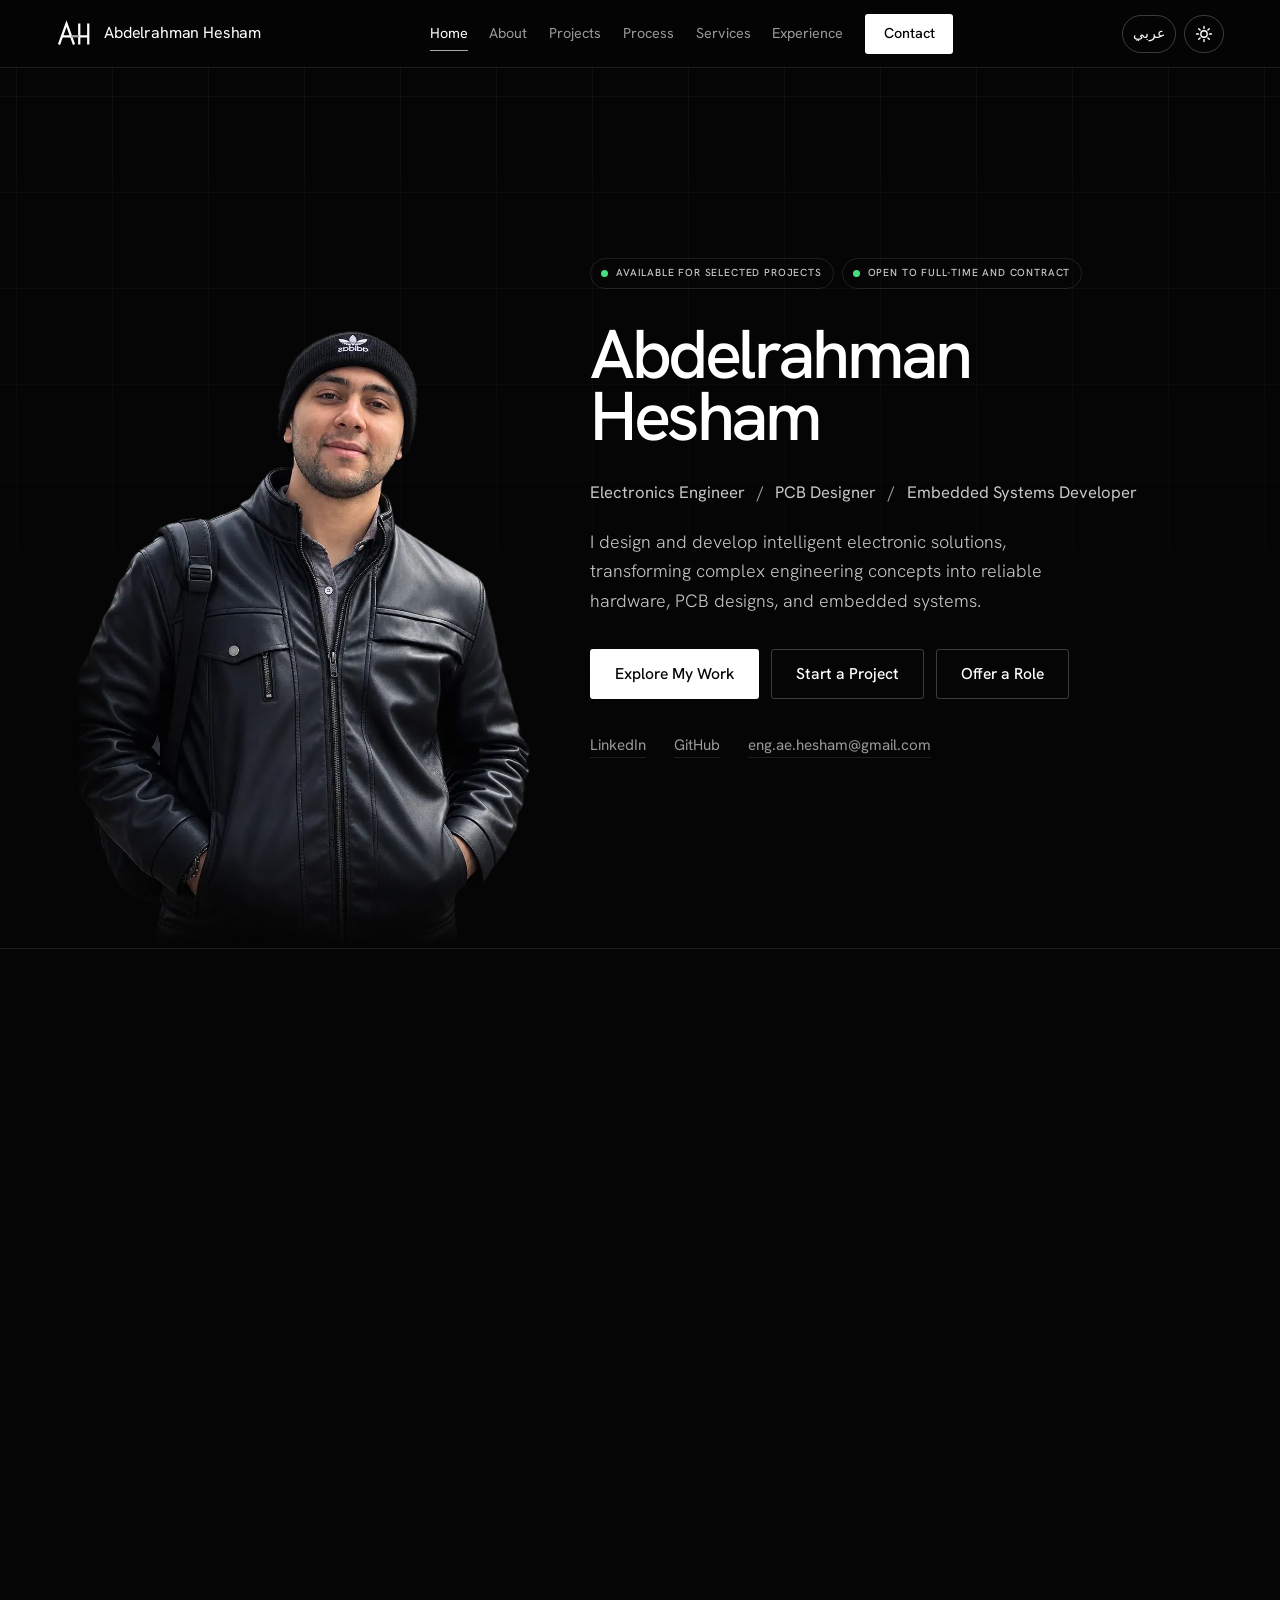
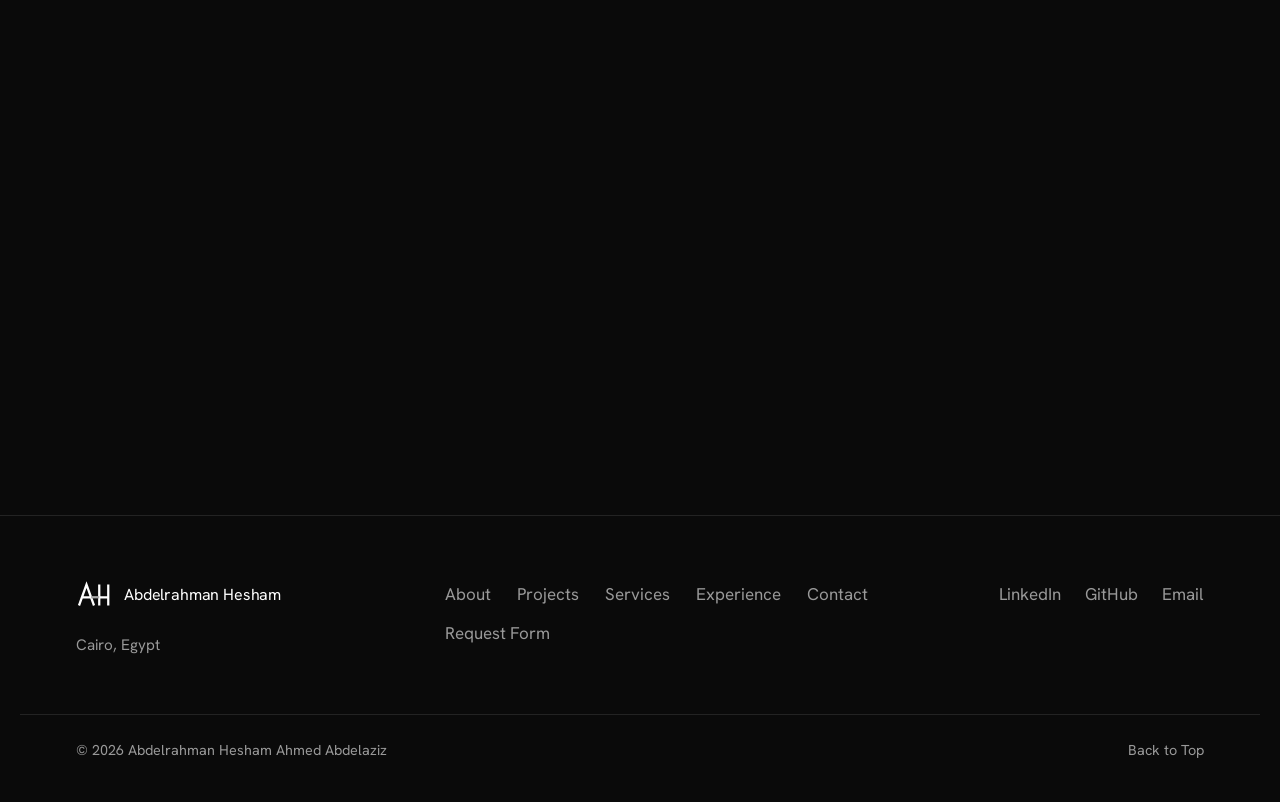
==== index.html @ 5a89d4d0 "Add files via upload" ====
<!doctype html>
<html lang="en">
<head>
  <meta charset="utf-8">
  <meta name="viewport" content="width=device-width, initial-scale=1">
  <title>Abdelrahman Hesham | Electronics Engineer, PCB Designer</title>
  <meta name="description" content="Abdelrahman Hesham is an electronics engineer in Cairo. PCB design, power electronics and embedded systems, from schematic to a working unit. Available for selected projects.">
  <meta name="theme-color" content="#050505">
  <script>
    (function () {
      try {
        var r = document.documentElement, l = localStorage.getItem("portfolio-lang"), t = localStorage.getItem("portfolio-theme");
        if (l === "ar") { r.lang = "ar"; r.dir = "rtl"; }
        if (t === "light") { r.setAttribute("data-theme", "light"); var m = document.querySelector('meta[name="theme-color"]'); if (m) m.setAttribute("content", "#F4F5F7"); }
      } catch (e) {}
    })();
  </script>
  <meta name="author" content="Abdelrahman Hesham">
  <link rel="canonical" href="https://ae-hesham.github.io/">

  <meta property="og:type" content="website">
  <meta property="og:site_name" content="Abdelrahman Hesham">
  <meta property="og:title" content="Abdelrahman Hesham | Electronics Engineer, PCB Designer">
  <meta property="og:description" content="Engineering Ideas Into Reality. PCB design, power electronics and embedded systems.">
  <meta property="og:url" content="https://ae-hesham.github.io/">
  <meta property="og:image" content="https://ae-hesham.github.io/og.jpg">
  <meta property="og:image:width" content="1200">
  <meta property="og:image:height" content="630">
  <meta name="twitter:card" content="summary_large_image">
  <meta name="twitter:title" content="Abdelrahman Hesham | Electronics Engineer, PCB Designer">
  <meta name="twitter:description" content="Engineering Ideas Into Reality. PCB design, power electronics and embedded systems.">
  <meta name="twitter:image" content="https://ae-hesham.github.io/og.jpg">

  <link rel="icon" type="image/svg+xml" href="./favicon.svg">
  <link rel="preload" as="image" href="./images/portrait.webp" type="image/webp">

  <script type="application/ld+json">
  {
    "@context": "https://schema.org",
    "@graph": [
      {
        "@type": "Person",
        "name": "Abdelrahman Hesham Ahmed Abdelaziz",
        "alternateName": "Abdelrahman Hesham",
        "jobTitle": "Electronics Engineer",
        "url": "https://ae-hesham.github.io/",
        "image": "https://ae-hesham.github.io/og.jpg",
        "address": { "@type": "PostalAddress", "addressLocality": "Cairo", "addressCountry": "EG" },
        "alumniOf": [
          { "@type": "CollegeOrUniversity", "name": "Ain Shams University" },
          { "@type": "CollegeOrUniversity", "name": "Higher Technological Institute" }
        ],
        "knowsAbout": ["PCB design", "Power electronics", "Embedded systems", "Altium Designer"],
        "sameAs": ["https://github.com/ae-hesham", "https://www.linkedin.com/in/ae-hesham"]
      },
      {
        "@type": "WebSite",
        "name": "Abdelrahman Hesham",
        "url": "https://ae-hesham.github.io/"
      }
    ]
  }
  </script>
  <script type="module" crossorigin src="./assets/index-DPWnpoxw.js"></script>
  <link rel="stylesheet" crossorigin href="./assets/index-DoGR4VDd.css">
</head>
<body>
  <div id="root"></div>
  <noscript>
    <div style="max-width:640px;margin:20vh auto;padding:0 24px;color:#fff;font:18px/1.6 system-ui,sans-serif">
      <h1 style="font-weight:300">Abdelrahman Hesham</h1>
      <p>Electronics Engineer | PCB Designer | Embedded Systems Developer. Cairo, Egypt.</p>
      <p>This portfolio needs JavaScript. You can reach me at
        <a style="color:#bbb" href="mailto:eng.ae.hesham@gmail.com">eng.ae.hesham@gmail.com</a>,
        <a style="color:#bbb" href="https://www.linkedin.com/in/ae-hesham">LinkedIn</a> or
        <a style="color:#bbb" href="https://github.com/ae-hesham">GitHub</a>.</p>
    </div>
  </noscript>
</body>
</html>
---- assets/index-DoGR4VDd.css ----
@font-face{font-family:Hanken Grotesk;font-style:normal;font-display:swap;font-weight:300;src:url(./hanken-grotesk-latin-300-normal-7Inw_u-u.woff2) format("woff2"),url(./hanken-grotesk-latin-300-normal-D6QX6NIr.woff) format("woff")}@font-face{font-family:Hanken Grotesk;font-style:normal;font-display:swap;font-weight:400;src:url(./hanken-grotesk-latin-400-normal-BG6hkEXj.woff2) format("woff2"),url(./hanken-grotesk-latin-400-normal-CjyVwvJV.woff) format("woff")}@font-face{font-family:Hanken Grotesk;font-style:normal;font-display:swap;font-weight:500;src:url(./hanken-grotesk-latin-500-normal-DrDcrrxK.woff2) format("woff2"),url(./hanken-grotesk-latin-500-normal-Bo-NxEKf.woff) format("woff")}@font-face{font-family:Hanken Grotesk;font-style:normal;font-display:swap;font-weight:600;src:url(./hanken-grotesk-latin-600-normal-CIXX6EOa.woff2) format("woff2"),url(./hanken-grotesk-latin-600-normal-NEn2C4Q3.woff) format("woff")}@font-face{font-family:IBM Plex Sans Arabic;font-style:normal;font-display:swap;font-weight:300;src:url(./ibm-plex-sans-arabic-arabic-300-normal-CbO9c89e.woff2) format("woff2"),url(./ibm-plex-sans-arabic-arabic-300-normal-D1YP2vdu.woff) format("woff")}@font-face{font-family:IBM Plex Sans Arabic;font-style:normal;font-display:swap;font-weight:400;src:url(./ibm-plex-sans-arabic-arabic-400-normal-CyU-ddYS.woff2) format("woff2"),url(./ibm-plex-sans-arabic-arabic-400-normal-EA1o-u_Q.woff) format("woff")}@font-face{font-family:IBM Plex Sans Arabic;font-style:normal;font-display:swap;font-weight:500;src:url(./ibm-plex-sans-arabic-arabic-500-normal-C4MQITzh.woff2) format("woff2"),url(./ibm-plex-sans-arabic-arabic-500-normal-DPXcppbm.woff) format("woff")}@font-face{font-family:IBM Plex Sans Arabic;font-style:normal;font-display:swap;font-weight:600;src:url(./ibm-plex-sans-arabic-arabic-600-normal-0pRdybE_.woff2) format("woff2"),url(./ibm-plex-sans-arabic-arabic-600-normal-MJZ0liF5.woff) format("woff")}:root{--bg: #050505;--bg-2: #0A0A0A;--bg-3: #101010;--bg-rgb: 5 5 5;--text: #FFFFFF;--fg: 255 255 255;--muted: #999999;--soft: #C7C7C7;--line: rgb(var(--fg) / .1);--line-2: rgb(var(--fg) / .22);--accent: #A8A8A8;--accent-soft: #EDEDED;--paper: #ECEEF2;--error: #FF9C9C;--ok: #4ADE80;--font: "Hanken Grotesk", "Helvetica Neue", Arial, sans-serif;--wrap: 1240px;--gutter: clamp(20px, 4.4vw, 56px);--nav-h: 68px;color-scheme:dark}:root[data-theme=light]{--bg: #F4F5F7;--bg-2: #FFFFFF;--bg-3: #E9ECF1;--bg-rgb: 244 245 247;--text: #0B0C0F;--fg: 11 12 15;--muted: #5A6270;--soft: #363C46;--accent: #4A4A4A;--accent-soft: #000000;--paper: #E6E9EF;--error: #B3261E;--ok: #1E9E57;color-scheme:light}:root[dir=rtl]{--origin: right;--font: "IBM Plex Sans Arabic", "Hanken Grotesk", "Segoe UI", Tahoma, Arial, sans-serif}:root[dir=rtl] body{line-height:1.85}:root[dir=rtl] *,:root[dir=rtl] *:before,:root[dir=rtl] *:after{letter-spacing:0!important}:root[dir=rtl] .display,:root[dir=rtl] h1,:root[dir=rtl] h2,:root[dir=rtl] h3{line-height:1.3}:root[dir=rtl] .hero-name{line-height:1.12}:root[dir=rtl] .status-list .availability{font-size:.74rem}:root[dir=rtl] .metrics dd{line-height:1.1}*,*:before,*:after{box-sizing:border-box}html{background:var(--bg);scroll-behavior:smooth;scroll-padding-top:calc(var(--nav-h) + 8px);-webkit-text-size-adjust:100%}@media (prefers-reduced-motion: reduce){html{scroll-behavior:auto}}body{margin:0;background:var(--bg);color:var(--text);font-family:var(--font);font-size:1.0625rem;font-weight:400;line-height:1.65;-webkit-font-smoothing:antialiased;text-rendering:optimizeLegibility}::selection{background:var(--text);color:var(--bg)}h1,h2,h3,h4,p,ul,ol,dl,dd,figure,blockquote{margin:0}ul,ol{padding:0;list-style:none}img{max-width:100%;display:block}button{font:inherit;color:inherit}a{color:inherit;text-decoration-thickness:1px;text-underline-offset:.22em}:focus-visible{outline:2px solid var(--accent);outline-offset:3px;border-radius:2px}.sr-only{position:absolute;width:1px;height:1px;margin:-1px;padding:0;overflow:hidden;clip:rect(0 0 0 0);white-space:nowrap;border:0}.skip{position:fixed;inset-inline-start:16px;top:-80px;z-index:200;background:var(--text);color:var(--bg);padding:.6rem 1rem;border-radius:4px;font-weight:600}.skip:focus{top:12px}.wrap{max-width:var(--wrap);margin-inline:auto;padding-inline:var(--gutter)}.display{font-weight:300;font-size:clamp(2.3rem,5.4vw,4.4rem);line-height:1.04;letter-spacing:-.032em;color:var(--text)}.display.big{font-size:clamp(2.6rem,7vw,6rem)}.lead{font-size:clamp(1.05rem,1.5vw,1.25rem);font-weight:300;line-height:1.6;color:var(--soft);max-width:56ch}.btn{display:inline-flex;align-items:center;justify-content:center;font-family:inherit;font-weight:500;font-size:.98rem;line-height:1;padding:1rem 1.5rem;border-radius:3px;text-decoration:none;cursor:pointer;border:1px solid transparent;min-height:48px;transition:background-color .2s,color .2s,border-color .2s,transform .2s}.btn-solid{background:var(--text);color:var(--bg)}.btn-solid:hover{background:var(--accent-soft)}.btn-ghost{background:transparent;color:var(--text);border-color:var(--line-2)}.btn-ghost:hover{border-color:var(--text)}.btn-sm{padding:.7rem 1.1rem;min-height:40px;font-size:.9rem}.btn[disabled]{opacity:.55;cursor:progress}.nav{position:fixed;inset:0 0 auto;z-index:60;height:var(--nav-h);background:rgb(var(--bg-rgb) / .72);-webkit-backdrop-filter:blur(14px);backdrop-filter:blur(14px);border-bottom:1px solid var(--line)}.nav-inner{max-width:1400px;margin-inline:auto;padding-inline:var(--gutter);height:100%;display:flex;align-items:center;justify-content:space-between;gap:24px}.logo{display:inline-flex;align-items:center;gap:12px;text-decoration:none;color:var(--text)}.logo-mark{display:inline-grid;place-items:center;line-height:0}.logo-svg{display:block}.logo-name{font-weight:400;font-size:1rem;letter-spacing:-.01em;white-space:nowrap}.logo:hover .logo-svg g{stroke:var(--accent-soft)}.nav-links ul{display:flex;align-items:center;gap:clamp(14px,1.7vw,28px)}.nav-links a:not(.btn){position:relative;display:inline-block;padding-block:8px;font-size:.9rem;font-weight:400;color:var(--muted);text-decoration:none;transition:color .2s}.nav-links a:not(.btn):after{content:"";position:absolute;inset:auto 0 2px;height:1px;background:var(--accent);transform:scaleX(0);transform-origin:var(--origin, left);transition:transform .25s}.nav-links a:not(.btn):hover,.nav-links a.is-active:not(.btn){color:var(--text)}.nav-links a:not(.btn):hover:after,.nav-links a.is-active:not(.btn):after{transform:scaleX(1)}.nav-toggle{display:none;width:44px;height:44px;background:transparent;border:1px solid var(--line-2);border-radius:50%;cursor:pointer;position:relative}.nav-toggle span{position:absolute;left:13px;right:13px;height:1px;background:var(--text);transition:transform .25s,top .25s}.nav-toggle span:first-child{top:18px}.nav-toggle span:last-child{top:25px}.nav-toggle.is-open span:first-child{top:21px;transform:rotate(45deg)}.nav-toggle.is-open span:last-child{top:21px;transform:rotate(-45deg)}@media (max-width: 1260px){.nav-toggle{display:inline-block}.nav-links{position:fixed;inset:var(--nav-h) 0 0 0;background:var(--bg);padding:28px var(--gutter) 48px;overflow-y:auto;opacity:0;visibility:hidden;transition:opacity .25s,visibility .25s}.nav-links.is-open{opacity:1;visibility:visible}.nav-links ul{flex-direction:column;align-items:stretch;gap:0}.nav-links li{border-bottom:1px solid var(--line)}.nav-links a:not(.btn){display:block;padding:18px 0;font-size:1.5rem;font-weight:300;color:var(--text)}.nav-links a:not(.btn):after{display:none}.nav-links a.is-active:not(.btn){color:var(--accent)}.nav-hire{border-bottom:0!important;padding-top:24px}.nav-hire .btn{width:100%;min-height:54px;font-size:1rem}}@media (max-width: 420px){.logo-name{display:none}}.hero{position:relative;overflow:hidden;padding-top:var(--nav-h)}.hero:before{content:"";position:absolute;inset:0;pointer-events:none;background-image:linear-gradient(to right,rgb(var(--fg) / .045) 1px,transparent 1px),linear-gradient(to bottom,rgb(var(--fg) / .045) 1px,transparent 1px);background-size:96px 96px;background-position:center top;-webkit-mask-image:linear-gradient(to bottom,#000 0,transparent 85%);mask-image:linear-gradient(to bottom,#000 0,transparent 85%)}.hero>.wrap{position:relative}.hero-grid{display:grid;align-items:end;gap:0;min-height:min(880px,calc(100svh + -0px))}.portrait{position:relative;align-self:end}.portrait img{position:relative;width:100%;max-width:640px;height:auto;margin-inline:auto;-webkit-mask-image:linear-gradient(to bottom,#000 82%,transparent 100%),linear-gradient(to right,transparent 0,#000 9%,#000 100%);-webkit-mask-composite:source-in;mask-image:linear-gradient(to bottom,#000 82%,transparent 100%),linear-gradient(to right,transparent 0,#000 9%,#000 100%);mask-composite:intersect}.hero-copy{padding-block:clamp(24px,5vw,72px)}.status-list{display:flex;flex-wrap:nowrap;gap:8px;margin-bottom:4px}.status-list .availability{white-space:nowrap;padding:6px 11px 6px 10px;gap:8px;font-size:.64rem;letter-spacing:.08em;min-width:0}@media (max-width: 460px){.status-list{flex-wrap:wrap}}.availability{display:inline-flex;align-items:center;gap:10px;padding:7px 14px 7px 12px;border:1px solid var(--line);border-radius:999px;font-size:.72rem;font-weight:500;letter-spacing:.14em;text-transform:uppercase;color:var(--soft)}.dot{width:7px;height:7px;border-radius:50%;background:#4ade80;box-shadow:0 0 #4ade8099;animation:pulse 2.4s infinite}@keyframes pulse{70%{box-shadow:0 0 0 6px #4ade8000}to{box-shadow:0 0 #4ade8000}}@media (prefers-reduced-motion: reduce){.dot{animation:none}}.hero-name{display:grid;margin:clamp(22px,3vw,34px) 0 0;font-weight:500;line-height:.9;letter-spacing:-.05em;font-size:clamp(2.7rem,5.4vw,4.9rem)}.hero-name span{display:block}.hero-title{display:flex;flex-wrap:wrap;align-items:baseline;gap:4px 0;margin:clamp(22px,2.6vw,32px) 0 20px;color:var(--soft);font-size:clamp(.98rem,1.3vw,1.12rem)}.hero-title i{font-style:normal;color:var(--accent);margin-inline:.7em}.hero-desc{max-width:46ch;font-size:clamp(1.02rem,1.4vw,1.18rem);font-weight:300;color:var(--soft)}.actions{display:flex;flex-wrap:wrap;gap:12px;margin-top:34px}.social{display:flex;flex-wrap:wrap;gap:8px 28px;margin-top:34px;font-size:.95rem}.social a{color:var(--muted);text-decoration:none;border-bottom:1px solid var(--line);padding-bottom:2px;transition:color .2s,border-color .2s}.social a:hover{color:var(--text);border-color:var(--accent)}@media (min-width: 900px){.hero-grid{grid-template-columns:minmax(0,.86fr) minmax(0,1.14fr);gap:clamp(24px,4vw,72px)}.hero-copy{align-self:center}}@media (max-width: 899px){.hero-grid{min-height:0}.portrait img{max-width:420px}.hero-copy{margin-top:-64px;position:relative;padding-top:0}.hero-name{font-size:clamp(2.5rem,12.5vw,4rem)}}.section{padding-block:clamp(72px,10vw,150px);border-top:1px solid var(--line)}.section-head{margin-bottom:clamp(36px,5vw,72px);display:grid;gap:18px;counter-increment:sec}.split-head{counter-increment:sec}.section-head:before,.split-head:before{content:counter(sec,decimal-leading-zero);display:flex;align-items:center;gap:14px;font-size:.8rem;font-weight:500;letter-spacing:.16em;color:var(--accent);font-variant-numeric:tabular-nums}.split-head:before{margin-bottom:18px}.section-head:after{content:none}main{counter-reset:sec}.section-head.row{grid-template-columns:1fr auto;align-items:end;gap:18px 24px}.section-head.row:before{grid-column:1 / -1}@media (max-width: 640px){.section-head.row{grid-template-columns:1fr;align-items:start}}.split{display:grid;gap:28px}@media (min-width: 900px){.split{grid-template-columns:minmax(0,5fr) minmax(0,7fr);gap:clamp(32px,6vw,96px)}.split-head{position:sticky;top:calc(var(--nav-h) + 40px);align-self:start}}.prose{display:grid;gap:1.2em;max-width:60ch;font-size:clamp(1.05rem,1.4vw,1.2rem);font-weight:300;color:var(--soft)}.prose p:first-child{color:var(--text);font-size:clamp(1.2rem,1.8vw,1.5rem);line-height:1.5}.facts{margin-top:56px;border-top:1px solid var(--line)}.facts>div{display:grid;gap:4px 24px;padding:16px 0;border-bottom:1px solid var(--line)}@media (min-width: 640px){.facts>div{grid-template-columns:9rem minmax(0,1fr)}}.facts dt{color:var(--muted);font-size:.92rem}.facts dd{color:var(--text)}.skills{display:grid;gap:0;border-top:1px solid var(--line)}@media (min-width: 760px){.skills{grid-template-columns:repeat(2,minmax(0,1fr))}.skill-group:nth-child(odd){border-inline-end:1px solid var(--line);padding-inline-end:40px}.skill-group:nth-child(2n){padding-inline-start:40px}}@media (min-width: 1100px){.skills{grid-template-columns:repeat(3,minmax(0,1fr))}.skill-group:nth-child(n){border-inline-end:1px solid var(--line);padding-inline:32px}.skill-group:nth-child(3n+1){padding-inline-start:0}.skill-group:nth-child(3n){border-inline-end:0;padding-inline-end:0}}.skill-group{padding-block:36px 40px;border-bottom:1px solid var(--line)}.skill-group h3{font-weight:500;font-size:1.1rem;margin-bottom:20px;display:flex;align-items:center;gap:12px}.skill-group h3:before{content:"";width:18px;height:1px;background:var(--accent)}.skill-group li{padding:7px 0;color:var(--soft);font-weight:300;border-bottom:1px solid rgb(var(--fg) / .05)}.skill-group li:last-child{border-bottom:0}.js [data-reveal]{opacity:0;transform:translateY(16px);transition:opacity .9s ease,transform .9s ease}.js [data-reveal].in{opacity:1;transform:none}@media (prefers-reduced-motion: reduce){.js [data-reveal]{opacity:1;transform:none;transition:none}}.footer{border-top:1px solid var(--line);padding-top:64px;background:var(--bg-2)}.footer-grid{display:grid;gap:36px;padding-bottom:56px}@media (min-width: 860px){.footer-grid{grid-template-columns:1.2fr 1.6fr 1fr;align-items:start}}.footer-title{margin-top:14px;color:var(--muted);font-size:.95rem}.footer-nav{display:flex;flex-wrap:wrap;gap:10px 26px}.footer-nav a,.footer-social a,.footer-base a{color:var(--muted);text-decoration:none;transition:color .2s}.footer-nav a:hover,.footer-social a:hover,.footer-base a:hover{color:var(--text)}.footer-social{display:flex;flex-wrap:wrap;gap:10px 24px}@media (min-width: 860px){.footer-social{justify-content:flex-end}}.footer-base{display:flex;flex-wrap:wrap;justify-content:space-between;gap:12px;padding-block:24px 40px;border-top:1px solid var(--line);color:var(--muted);font-size:.9rem}.fatal{max-width:640px;margin:20vh auto;padding:0 24px}.fatal h1{font-weight:300;font-size:2rem;margin-bottom:16px}.fatal p{color:var(--soft);margin-bottom:12px}.fatal code{background:var(--bg-3);padding:2px 6px;border-radius:3px}.loader{position:fixed;inset:0;z-index:300;background:var(--bg);display:grid;place-items:center;transition:opacity .6s ease,visibility .6s}.loader.is-done{opacity:0;visibility:hidden;pointer-events:none}.loader-mark{text-align:center}.loader-mark span{display:block;line-height:0;color:var(--text);animation:rise .8s ease both}.loader-mark svg{display:inline-block}.loader-mark i{display:block;height:1px;margin:16px auto 0;width:96px;background:var(--accent);transform-origin:var(--origin, left);animation:draw 1s ease both .1s}@keyframes rise{0%{opacity:0;transform:translateY(8px)}}@keyframes draw{0%{transform:scaleX(0)}}@media (prefers-reduced-motion: reduce){.loader-mark span,.loader-mark i{animation:none}.loader{transition:none}}.progress{position:fixed;inset:0 0 auto;height:2px;z-index:80;pointer-events:none}.progress-bar{height:100%;background:var(--accent);transform:scaleX(0);transform-origin:var(--origin, left)}.to-top{position:fixed;inset-inline-end:20px;bottom:20px;z-index:70;width:46px;height:46px;border-radius:50%;display:grid;place-items:center;cursor:pointer;color:var(--text);background:rgb(var(--bg-rgb) / .86);border:1px solid var(--line-2);opacity:0;visibility:hidden;transform:translateY(8px);transition:opacity .25s,transform .25s,visibility .25s,border-color .2s}.to-top.is-shown{opacity:1;visibility:visible;transform:none}.to-top:hover{border-color:var(--accent)}.filters{display:flex;flex-wrap:wrap;gap:10px;margin-bottom:36px}.filter{background:transparent;border:1px solid var(--line);border-radius:999px;color:var(--muted);padding:.55rem 1.1rem;font-size:.92rem;cursor:pointer;min-height:40px;transition:color .2s,border-color .2s,background-color .2s}.filter:hover{color:var(--text);border-color:var(--line-2)}.filter.is-on{color:var(--bg);background:var(--text);border-color:var(--text)}.carousel{--gap: 20px}.track{display:grid;grid-auto-flow:column;grid-auto-columns:calc((100% - (var(--per, 1) - 1) * var(--gap)) / var(--per, 1));gap:var(--gap);overflow-x:auto;scroll-snap-type:x mandatory;scrollbar-width:none;overscroll-behavior-x:contain;-webkit-overflow-scrolling:touch;padding-block:2px}.track::-webkit-scrollbar{display:none}.track:focus-visible{outline-offset:6px}.slide{scroll-snap-align:start;display:flex;min-width:0}.empty{padding:48px 0;color:var(--muted)}.carousel-bar{display:flex;align-items:center;justify-content:space-between;margin-top:28px}.dots{display:flex;gap:8px}.dot-btn{width:28px;height:28px;padding:0;border:0;background:transparent;cursor:pointer;position:relative}.dot-btn:after{content:"";position:absolute;inset:13px 2px;background:var(--line-2);transition:background-color .2s,inset .2s}.dot-btn.is-on:after{background:var(--accent);inset:12px 0}.arrows{display:flex;gap:10px}.arrow{width:48px;height:48px;border-radius:50%;display:grid;place-items:center;cursor:pointer;background:transparent;border:1px solid var(--line-2);color:var(--text);transition:border-color .2s,background-color .2s,opacity .2s}.arrow:hover:not(:disabled){border-color:var(--text);background:rgb(var(--fg) / .06)}.arrow:disabled{opacity:.3;cursor:default}.card{position:relative;display:flex;flex-direction:column;width:100%;background:var(--bg-2);border:1px solid var(--line);border-radius:4px;overflow:hidden;transition:border-color .3s}.card:hover{border-color:var(--line-2)}.card-media{position:relative;aspect-ratio:4 / 3;background:var(--paper);overflow:hidden}.card-media img{width:100%;height:100%;object-fit:contain;padding:14px;mix-blend-mode:multiply;transition:transform .7s cubic-bezier(.2,.7,.2,1)}.card:hover .card-media img{transform:scale(1.05)}.card-body{display:flex;flex-direction:column;gap:10px;padding:22px 22px 24px;flex:1}.card-cat{font-size:.82rem;color:var(--accent)}.card h3{font-weight:400;font-size:1.35rem;line-height:1.2;letter-spacing:-.02em}.card-sum{color:var(--soft);font-size:.96rem;font-weight:300;line-height:1.55;display:-webkit-box;-webkit-line-clamp:4;-webkit-box-orient:vertical;overflow:hidden}.card-tech{color:var(--muted);font-size:.84rem;line-height:1.5;margin-top:auto;padding-top:6px}.card-link{align-self:flex-start;margin-top:10px;font-size:.95rem;font-weight:500;color:var(--text);text-decoration:none;border-bottom:1px solid var(--line-2);padding-bottom:3px;transition:border-color .2s}.card-link:after{content:"";position:absolute;inset:0}.card:hover .card-link,.card-link:focus-visible{border-color:var(--accent)}.card:has(.card-link:focus-visible){border-color:var(--accent)}.card-link:focus-visible{outline:none}.ph{position:absolute;inset:0;background:var(--bg-3);display:grid;place-items:center}.ph svg{position:absolute;inset:0;width:100%;height:100%}.ph span{position:relative;font-weight:300;font-size:clamp(2.4rem,5vw,3.6rem);letter-spacing:-.03em;color:rgb(var(--fg) / .55)}.card-nda .nda-media{display:grid;place-items:center;align-content:center;gap:16px;color:var(--soft);background:radial-gradient(circle at 50% 40%,var(--bg-3),var(--bg) 70%),repeating-linear-gradient(0deg,rgb(var(--fg) / .03) 0 1px,transparent 1px 22px)}.badge{font-size:.72rem;letter-spacing:.14em;text-transform:uppercase;border:1px solid var(--line-2);padding:6px 12px;border-radius:999px;color:var(--soft)}.card-note{font-size:.84rem;color:var(--muted);margin-top:auto}.timeline{display:grid;gap:0;position:relative;counter-reset:none}@media (min-width: 900px){.timeline{grid-template-columns:repeat(4,minmax(0,1fr));gap:40px;padding-top:28px}.timeline:before{content:"";position:absolute;top:7px;left:0;right:0;height:1px;background:var(--line-2)}.timeline li{position:relative}.timeline li:before{content:"";position:absolute;top:-26px;inset-inline-start:0;width:9px;height:9px;border-radius:50%;background:var(--accent);box-shadow:0 0 0 5px var(--bg)}}@media (max-width: 899px){.timeline{padding-inline-start:28px;border-inline-start:1px solid var(--line-2);margin-inline-start:4px}.timeline li{position:relative;padding-bottom:40px}.timeline li:last-child{padding-bottom:0}.timeline li:before{content:"";position:absolute;top:9px;inset-inline-start:-33px;width:9px;height:9px;border-radius:50%;background:var(--accent);box-shadow:0 0 0 4px var(--bg)}}.step-no{display:block;font-size:.9rem;color:var(--muted);margin-bottom:14px;font-variant-numeric:tabular-nums}.timeline h3{font-weight:400;font-size:1.5rem;line-height:1.2;letter-spacing:-.02em;margin-bottom:12px}.timeline p{color:var(--soft);font-weight:300;max-width:34ch}.services{border-top:1px solid var(--line)}.service{display:grid;gap:22px 40px;padding-block:40px;border-bottom:1px solid var(--line);position:relative}@media (min-width: 1000px){.service{grid-template-columns:4rem minmax(0,1.25fr) minmax(0,1fr) auto;align-items:start}}@media (min-width: 640px) and (max-width: 999px){.service{grid-template-columns:4rem minmax(0,1fr)}.service-caps,.service-act{grid-column:2}}.service-no{font-size:.95rem;color:var(--muted);font-variant-numeric:tabular-nums;padding-top:8px}.service-icon{display:inline-block;color:var(--accent);margin-bottom:18px}.service h3{font-weight:300;font-size:clamp(1.7rem,3vw,2.4rem);line-height:1.1;letter-spacing:-.03em;margin-bottom:12px}.service-main p{color:var(--soft);font-weight:300;max-width:38ch}.service-caps{columns:1;padding-top:6px}.service-caps li{padding:6px 0;color:var(--soft);font-size:.97rem;font-weight:300;border-bottom:1px solid rgb(var(--fg) / .05);break-inside:avoid}.service-act{padding-top:6px}@media (max-width: 639px){.service-act .btn{width:100%}}.gallery-grid{display:grid;gap:16px;grid-template-columns:1fr}@media (min-width: 620px){.gallery-grid{grid-template-columns:repeat(2,minmax(0,1fr))}}@media (min-width: 980px){.gallery-grid{grid-template-columns:repeat(12,minmax(0,1fr))}.gallery-grid li{grid-column:span var(--span, 4)}}.tile{position:relative;display:block;width:100%;height:clamp(230px,27vw,360px);padding:0;cursor:zoom-in;background:var(--paper);border:0;border-radius:4px;overflow:hidden}.tile img{width:100%;height:100%;object-fit:contain;padding:22px 22px 40px;mix-blend-mode:multiply;transition:transform .7s cubic-bezier(.2,.7,.2,1)}.tile:hover img{transform:scale(1.04)}.tile-cap{position:absolute;left:14px;right:14px;bottom:12px;text-align:start;font-size:.8rem;color:#333}.tile:focus-visible{outline-offset:3px}.lightbox{--text: #fff;--fg: 255 255 255;--line: rgb(255 255 255 / .1);--line-2: rgb(255 255 255 / .22);color:#fff;position:fixed;inset:0;z-index:400;background:#000000ed;display:grid;place-items:center;padding:64px 16px 24px}.lb-fig{max-width:min(1200px,100%);max-height:100%;display:grid;gap:12px;justify-items:center}.lb-fig img{max-width:100%;max-height:calc(100vh - 170px);object-fit:contain;background:var(--paper);border-radius:4px;padding:14px}.lb-fig figcaption{color:var(--soft);font-size:.92rem;text-align:center}.lb-fig figcaption span{color:var(--muted);margin-inline-start:10px}.lb-btn{position:absolute;width:48px;height:48px;border-radius:50%;display:grid;place-items:center;cursor:pointer;background:#141414e6;color:var(--text);border:1px solid var(--line-2);transition:border-color .2s}.lb-btn:hover{border-color:var(--text)}.lb-close{top:14px;inset-inline-end:14px}.lb-prev{inset-inline-start:14px;top:50%;transform:translateY(-50%)}.lb-next{inset-inline-end:14px;top:50%;transform:translateY(-50%)}@media (max-width: 640px){.lb-prev,.lb-next{top:auto;bottom:14px;transform:none}}.journey{display:grid;gap:clamp(56px,8vw,104px)}.journey-group{display:grid;gap:28px 64px}@media (min-width: 900px){.journey-group{grid-template-columns:minmax(0,4fr) minmax(0,8fr)}.journey-group>h3{position:sticky;top:calc(var(--nav-h) + 32px);align-self:start}}.journey-group>h3{font-weight:300;font-size:clamp(1.5rem,2.4vw,2rem);letter-spacing:-.02em;line-height:1.15}.journey-group>ul{position:relative;display:grid;border-inline-start:1px solid var(--line-2)}.journey-group>ul>li{position:relative;display:grid;gap:6px;padding-block:0 clamp(36px,4.4vw,56px);padding-inline-start:clamp(22px,3vw,40px)}.journey-group>ul>li:last-child{padding-bottom:0}.journey-group>ul>li:before{content:"";position:absolute;inset-inline-start:-5px;top:.5em;width:9px;height:9px;border-radius:50%;background:var(--bg);border:1px solid var(--text)}.journey-group>ul>li:first-child:before{background:var(--text)}.j-date{font-size:.74rem;font-weight:500;letter-spacing:.16em;text-transform:uppercase;color:var(--muted);line-height:1.8}.j-role{font-weight:300;font-size:clamp(1.4rem,2.3vw,1.85rem);line-height:1.2;letter-spacing:-.02em}.j-org{color:var(--soft);margin-top:2px;font-size:1rem}.j-text{margin-top:12px;max-width:62ch;color:var(--soft);font-weight:300}.j-skills{display:flex;flex-wrap:wrap;gap:6px;margin-top:14px}.j-skills span{padding:3px 10px;border:1px solid var(--line);border-radius:999px;font-size:.8rem;color:var(--muted)}.quote{display:grid;gap:28px;max-width:880px}.quote blockquote{display:grid;gap:24px;animation:fadein .6s ease}@keyframes fadein{0%{opacity:0}}@media (prefers-reduced-motion: reduce){.quote blockquote{animation:none}}.stars{display:flex;gap:4px;color:var(--accent)}.quote-text{font-weight:300;font-size:clamp(1.4rem,3vw,2.2rem);line-height:1.35;letter-spacing:-.02em}.quote footer{display:flex;align-items:center;gap:14px}.quote footer img{width:44px;height:44px;border-radius:50%;object-fit:cover}.q-name{font-weight:500}.q-role{color:var(--muted);font-size:.92rem}.hire{background:var(--bg-2)}.cta{display:grid;gap:24px;justify-items:start;margin-bottom:clamp(56px,8vw,110px)}.cta .actions{margin-top:8px}.inquiry{max-width:920px;scroll-margin-top:calc(var(--nav-h) + 20px)}.form-panel{border:1px solid var(--line);border-radius:4px;background:var(--bg);padding:clamp(22px,4vw,44px)}.form-panel h3{font-weight:300;font-size:clamp(1.5rem,3vw,2rem);letter-spacing:-.02em;margin-bottom:26px}.form-panel h3:focus{outline:none}.form-panel.done{display:grid;gap:16px;justify-items:start}.form-panel.done h3{margin-bottom:0}.form-panel.done p{color:var(--soft)}.form-panel .steps{display:flex;flex-wrap:wrap;gap:8px 24px;margin-bottom:36px;padding-bottom:20px;border-bottom:1px solid var(--line);font-size:.86rem;color:var(--muted)}.form-panel .steps li{display:inline-flex;align-items:center;gap:8px}.form-panel .steps span{display:inline-grid;place-items:center;width:24px;height:24px;border-radius:50%;border:1px solid var(--line-2);font-size:.76rem}.form-panel .steps .is-now{color:var(--text)}.form-panel .steps .is-now span{background:var(--text);color:var(--bg);border-color:var(--text)}.form-panel .steps .is-past span{border-color:var(--accent);color:var(--accent)}@media (max-width: 560px){.form-panel .steps li:not(.is-now){font-size:0;gap:0}.form-panel .steps li:not(.is-now) span{font-size:.76rem}}.trap{position:absolute;width:1px;height:1px;margin:-1px;overflow:hidden;clip:rect(0 0 0 0);clip-path:inset(50%);opacity:0;pointer-events:none}fieldset.step-body{border:0;padding:0;margin:0;min-width:0}fieldset.step-body legend{padding:0}.step-body{display:grid;gap:22px}.choices{display:grid;gap:10px}@media (min-width: 700px){.choices{grid-template-columns:repeat(2,minmax(0,1fr))}}.choice{position:relative;display:grid;gap:2px;padding:16px 18px;border:1px solid var(--line);border-radius:3px;cursor:pointer;transition:border-color .2s,background-color .2s}.choice:hover{border-color:var(--line-2)}.choice input{position:absolute;opacity:0;inset:0;cursor:pointer}.choice.is-on{border-color:var(--accent);background:rgb(var(--fg) / .05)}.choice:focus-within{outline:2px solid var(--accent);outline-offset:2px}.choice-t{font-weight:500}.choice-h{color:var(--muted);font-size:.88rem}.field{display:grid;gap:8px;align-content:start}.field-row{display:grid;gap:22px}@media (min-width: 680px){.field-row{grid-template-columns:repeat(2,minmax(0,1fr))}}.field label{font-size:.92rem;color:var(--soft)}.field label em{font-style:normal;color:var(--muted)}.field input,.field select,.field textarea{width:100%;font:inherit;font-size:1rem;color:var(--text);background:var(--bg-2);border:1px solid var(--line-2);border-radius:3px;padding:.85rem .95rem;min-height:50px;transition:border-color .2s}.field textarea{resize:vertical;line-height:1.55}.field ::placeholder{color:var(--muted);opacity:.8}.field input:hover,.field select:hover,.field textarea:hover{border-color:rgb(var(--fg) / .4)}.field input:focus-visible,.field select:focus-visible,.field textarea:focus-visible{outline:2px solid var(--accent);outline-offset:1px;border-color:var(--accent)}.field [aria-invalid=true]{border-color:var(--error)}.field select{appearance:none;padding-inline-end:2.6rem;background-image:linear-gradient(45deg,transparent 50%,var(--muted) 50%),linear-gradient(135deg,var(--muted) 50%,transparent 50%);background-position:calc(100% - 21px) 54%,calc(100% - 15px) 54%;background-size:6px 6px;background-repeat:no-repeat}.field option{background:var(--bg-2);color:var(--text)}.field-err{color:var(--error);font-size:.88rem}fieldset .field-err{margin-top:12px}.privacy{color:var(--muted);font-size:.88rem}.review>div{display:grid;gap:4px 24px;padding:14px 0;border-bottom:1px solid var(--line)}@media (min-width: 640px){.review>div{grid-template-columns:12rem minmax(0,1fr)}}.review{border-top:1px solid var(--line)}.review dt{color:var(--muted);font-size:.92rem}.review dd{color:var(--text);white-space:pre-wrap;overflow-wrap:anywhere}.form-note{padding:14px 16px;border:1px solid var(--line-2);border-inline-start:3px solid var(--accent);border-radius:3px;color:var(--soft);font-size:.96rem}.form-note.is-error{border-inline-start-color:var(--error)}.form-note a{color:var(--text)}.form-nav{display:flex;justify-content:space-between;gap:12px;margin-top:36px}@media (max-width: 480px){.form-nav .btn{flex:1}}.detail{padding-top:calc(var(--nav-h) + 48px);padding-bottom:40px}.back{display:inline-block;margin-bottom:40px;color:var(--muted);text-decoration:none;border-bottom:1px solid var(--line);padding-bottom:2px}.back:hover{color:var(--text);border-color:var(--accent)}.detail-head{display:grid;gap:20px;margin-bottom:48px;max-width:920px}.detail-head .display{font-size:clamp(2.6rem,7vw,5.4rem)}.status-line{color:var(--soft);border-top:1px solid var(--line);padding-top:16px}.status-line span{color:var(--accent);margin-inline-end:8px}.detail-hero{background:var(--paper);border-radius:4px;padding:clamp(16px,4vw,48px);margin-bottom:clamp(48px,7vw,96px)}.detail-hero img{margin-inline:auto;max-height:560px;width:auto;max-width:100%;mix-blend-mode:multiply}.detail-sec{display:grid;gap:14px 48px;padding-block:34px;border-top:1px solid var(--line)}@media (min-width: 880px){.detail-sec{grid-template-columns:minmax(0,1fr) minmax(0,3fr)}}.detail-sec h2{font-weight:400;font-size:1.05rem;color:var(--muted)}.detail-sec p{max-width:64ch;font-weight:300;font-size:1.12rem;color:var(--soft)}.bullet-list li{position:relative;padding-inline-start:22px;max-width:64ch;margin-bottom:.7em;font-weight:300;font-size:1.08rem;color:var(--soft)}.bullet-list li:before{content:"";position:absolute;inset-inline-start:0;top:.78em;width:8px;height:1px;background:var(--accent)}.plain-list{columns:1}@media (min-width: 700px){.plain-list{columns:2;column-gap:40px}}.plain-list li{padding:8px 0;border-bottom:1px solid rgb(var(--fg) / .06);color:var(--soft);font-weight:300;break-inside:avoid}.detail-gallery{margin-top:clamp(40px,6vw,80px)}.detail-links{display:flex;flex-wrap:wrap;gap:12px;margin-top:40px}.related{margin-top:clamp(64px,9vw,120px)}.related h2{font-weight:300;font-size:clamp(1.6rem,3vw,2.4rem);letter-spacing:-.02em;margin-bottom:28px}.related-grid{display:grid;gap:20px}@media (min-width: 700px){.related-grid{grid-template-columns:repeat(2,minmax(0,1fr))}}@media (min-width: 1000px){.related-grid{grid-template-columns:repeat(3,minmax(0,1fr))}}.related-grid li{display:flex}.detail-cta{display:flex;flex-wrap:wrap;align-items:center;gap:14px 16px;margin-top:clamp(56px,8vw,100px);padding-block:40px;border-top:1px solid var(--line)}.detail-cta p{flex-basis:100%;font-weight:300;font-size:clamp(1.4rem,3vw,2rem);letter-spacing:-.02em}.hire-grid{display:grid;gap:clamp(36px,6vw,80px);align-items:start}@media (min-width: 960px){.hire-grid{grid-template-columns:minmax(0,1fr) minmax(0,.95fr)}}.hire .cta{margin-bottom:0}.cta-note{max-width:46ch;color:var(--muted);font-size:.95rem;padding-inline-start:14px;border-inline-start:2px solid var(--accent)}.quick{border:1px solid var(--line);border-radius:4px;background:var(--bg);padding:clamp(22px,3.4vw,38px)}.quick form{display:grid;gap:20px}.quick h3{font-weight:300;font-size:clamp(1.4rem,2.6vw,1.8rem);letter-spacing:-.02em}.quick .btn{justify-self:start}.quick-done{display:grid;gap:14px;justify-items:start}.quick-done p{color:var(--soft)}.notice{display:grid;gap:14px;justify-items:start;padding:16px 18px;border:1px solid var(--line-2);border-inline-start:3px solid var(--accent);background:rgb(var(--fg) / .05)}.notice p{color:var(--accent-soft);font-size:.95rem;line-height:1.55}.contact-page{padding-top:calc(var(--nav-h) + clamp(28px,5vw,64px));padding-bottom:clamp(64px,9vw,120px);min-height:100svh}.contact-page .back{display:inline-block;margin-bottom:clamp(28px,4vw,52px);color:var(--muted);text-decoration:none;font-size:.95rem}.contact-page .back:hover{color:var(--text)}.contact-grid{display:grid;gap:clamp(36px,6vw,88px);align-items:start}@media (min-width: 980px){.contact-grid{grid-template-columns:minmax(0,.8fr) minmax(0,1.2fr)}.contact-intro{position:sticky;top:calc(var(--nav-h) + 28px)}}.contact-intro{display:grid;gap:24px}.contact-intro .display{font-size:clamp(2.8rem,6.4vw,5.4rem)}.contact-list{display:grid;gap:0;border-top:1px solid var(--line)}.contact-list li{display:grid;gap:4px;padding:16px 0;border-bottom:1px solid var(--line)}.contact-list strong{font-weight:500}.contact-list span{color:var(--muted);font-size:.96rem}.contact-direct{color:var(--muted)}.contact-direct a{color:var(--text)}.contact-page .inquiry{max-width:none}.card-media.ico{background:var(--bg-3);display:grid;place-items:center;aspect-ratio:16 / 10}.card-media.ico svg:first-child{position:absolute;inset:0;width:100%;height:100%}.ico-glyph{position:relative;display:grid;place-items:center;width:76px;height:76px;border:1px solid var(--line-2);border-radius:50%;color:var(--accent);background:rgb(var(--bg-rgb) / .6)}.ico-glyph svg{width:34px;height:34px}.ico-no{position:absolute;inset-inline-start:18px;top:14px;font-size:.8rem;letter-spacing:.16em;color:var(--muted);font-variant-numeric:tabular-nums}.chips{display:flex;flex-wrap:wrap;gap:6px;margin-top:4px}.chips li{padding:4px 10px;border:1px solid var(--line);border-radius:999px;font-size:.82rem;color:var(--soft)}.caps{display:grid;gap:0;margin-top:4px}.caps li{padding:6px 0;padding-inline-start:16px;position:relative;font-size:.9rem;color:var(--muted);border-bottom:1px solid rgb(var(--fg) / .05)}.caps li:before{content:"";position:absolute;inset-inline-start:0;top:1.15em;width:8px;height:1px;background:var(--accent)}.caps li:last-child{border-bottom:0}button.card-link{background:none;border-top:0;border-inline:0;cursor:pointer;font:inherit;font-weight:500}.step-help{margin:-12px 0 24px;color:var(--muted);font-size:.95rem;max-width:60ch}@media (min-width: 680px){.field-row.three{grid-template-columns:minmax(0,1.4fr) minmax(0,.7fr) minmax(0,1fr)}}.metrics{display:grid;grid-template-columns:repeat(2,minmax(0,1fr));margin-top:clamp(48px,6vw,88px);border-top:1px solid var(--line)}@media (min-width: 720px){.metrics{grid-template-columns:repeat(3,minmax(0,1fr))}}@media (min-width: 1100px){.metrics{grid-template-columns:repeat(var(--cols, 6),minmax(0,1fr))}}.metrics>div{display:flex;flex-direction:column;gap:6px;padding:26px 0 30px;padding-inline-end:18px;border-bottom:1px solid var(--line);position:relative}.metrics>div:before{content:"";position:absolute;inset-inline-start:0;top:-1px;width:22px;height:2px;background:var(--accent)}@media (min-width: 1100px){.metrics>div{border-bottom:0}.metrics>div+div{padding-inline-start:22px;border-inline-start:1px solid var(--line)}.metrics>div+div:before{inset-inline-start:22px}}.metrics dd{order:-1;font-weight:300;font-size:clamp(2.3rem,3.6vw,3.3rem);line-height:1;letter-spacing:-.045em;font-variant-numeric:tabular-nums;margin:0 0 8px}.metrics dt{color:var(--text);font-size:.98rem;line-height:1.3}.metrics p{color:var(--muted);font-size:.84rem;line-height:1.45;max-width:24ch}.ph svg,.card-media.ico>svg:first-child{color:rgb(var(--fg))}.grid-line{stroke:currentColor;stroke-opacity:.05}.trace{stroke:var(--accent);stroke-opacity:.28}.trace-dot{stroke:var(--accent);stroke-opacity:.5}:root[dir=rtl] .arrow svg,:root[dir=rtl] .lb-btn svg{transform:scaleX(-1)}:root[dir=rtl] .hero-grid{direction:ltr}:root[dir=rtl] .hero-copy{direction:rtl}.theme-btn,.lang-btn{display:inline-grid;place-items:center;height:38px;min-width:38px;padding:0 10px;border:1px solid var(--line-2);border-radius:999px;background:transparent;color:var(--text);cursor:pointer;font-size:.85rem;font-weight:500;transition:border-color .2s}.theme-btn:hover,.lang-btn:hover{border-color:var(--accent)}.nav-tools{display:inline-flex;align-items:center;gap:8px}.svc-list{border-top:1px solid var(--line-2);counter-reset:svc}.svc{display:grid;gap:18px 48px;padding-block:clamp(26px,3.4vw,44px);border-bottom:1px solid var(--line)}@media (min-width: 900px){.svc{grid-template-columns:4rem minmax(0,5fr) minmax(0,5fr) auto;align-items:start}}.svc-no{font-size:.8rem;font-weight:500;letter-spacing:.16em;color:var(--muted);font-variant-numeric:tabular-nums;padding-top:.7em}.svc h3{font-weight:300;font-size:clamp(1.5rem,2.5vw,2.1rem);line-height:1.15;letter-spacing:-.02em}.svc-text{margin-top:12px;color:var(--soft);font-weight:300;max-width:46ch}.svc .caps{margin-top:0}.svc-go{align-self:start;justify-self:start;white-space:nowrap}@media (min-width: 900px){.svc-go{justify-self:end}}.expertise{margin-top:clamp(56px,7vw,96px)}.expertise-h{font-weight:300;font-size:clamp(1.4rem,2.2vw,1.8rem);letter-spacing:-.02em}.expertise-lead{margin-top:8px;color:var(--muted);max-width:56ch}.ex-table{margin-top:28px;border-top:1px solid var(--line-2)}.ex-row{display:grid;gap:10px 40px;padding-block:20px;border-bottom:1px solid var(--line)}@media (min-width: 820px){.ex-row{grid-template-columns:16rem minmax(0,1fr)}}.ex-row dt{font-weight:400;font-size:1.02rem}.ex-row dd{display:flex;flex-wrap:wrap;gap:6px 8px}.ex-row dd span{padding:3px 11px;border:1px solid var(--line);border-radius:999px;font-size:.85rem;color:var(--soft)}.metrics dd{direction:ltr;unicode-bidi:isolate;text-align:start}:root[dir=rtl] .metrics dd{text-align:right}:root[dir=rtl] .field select{background-position:21px 54%,15px 54%}
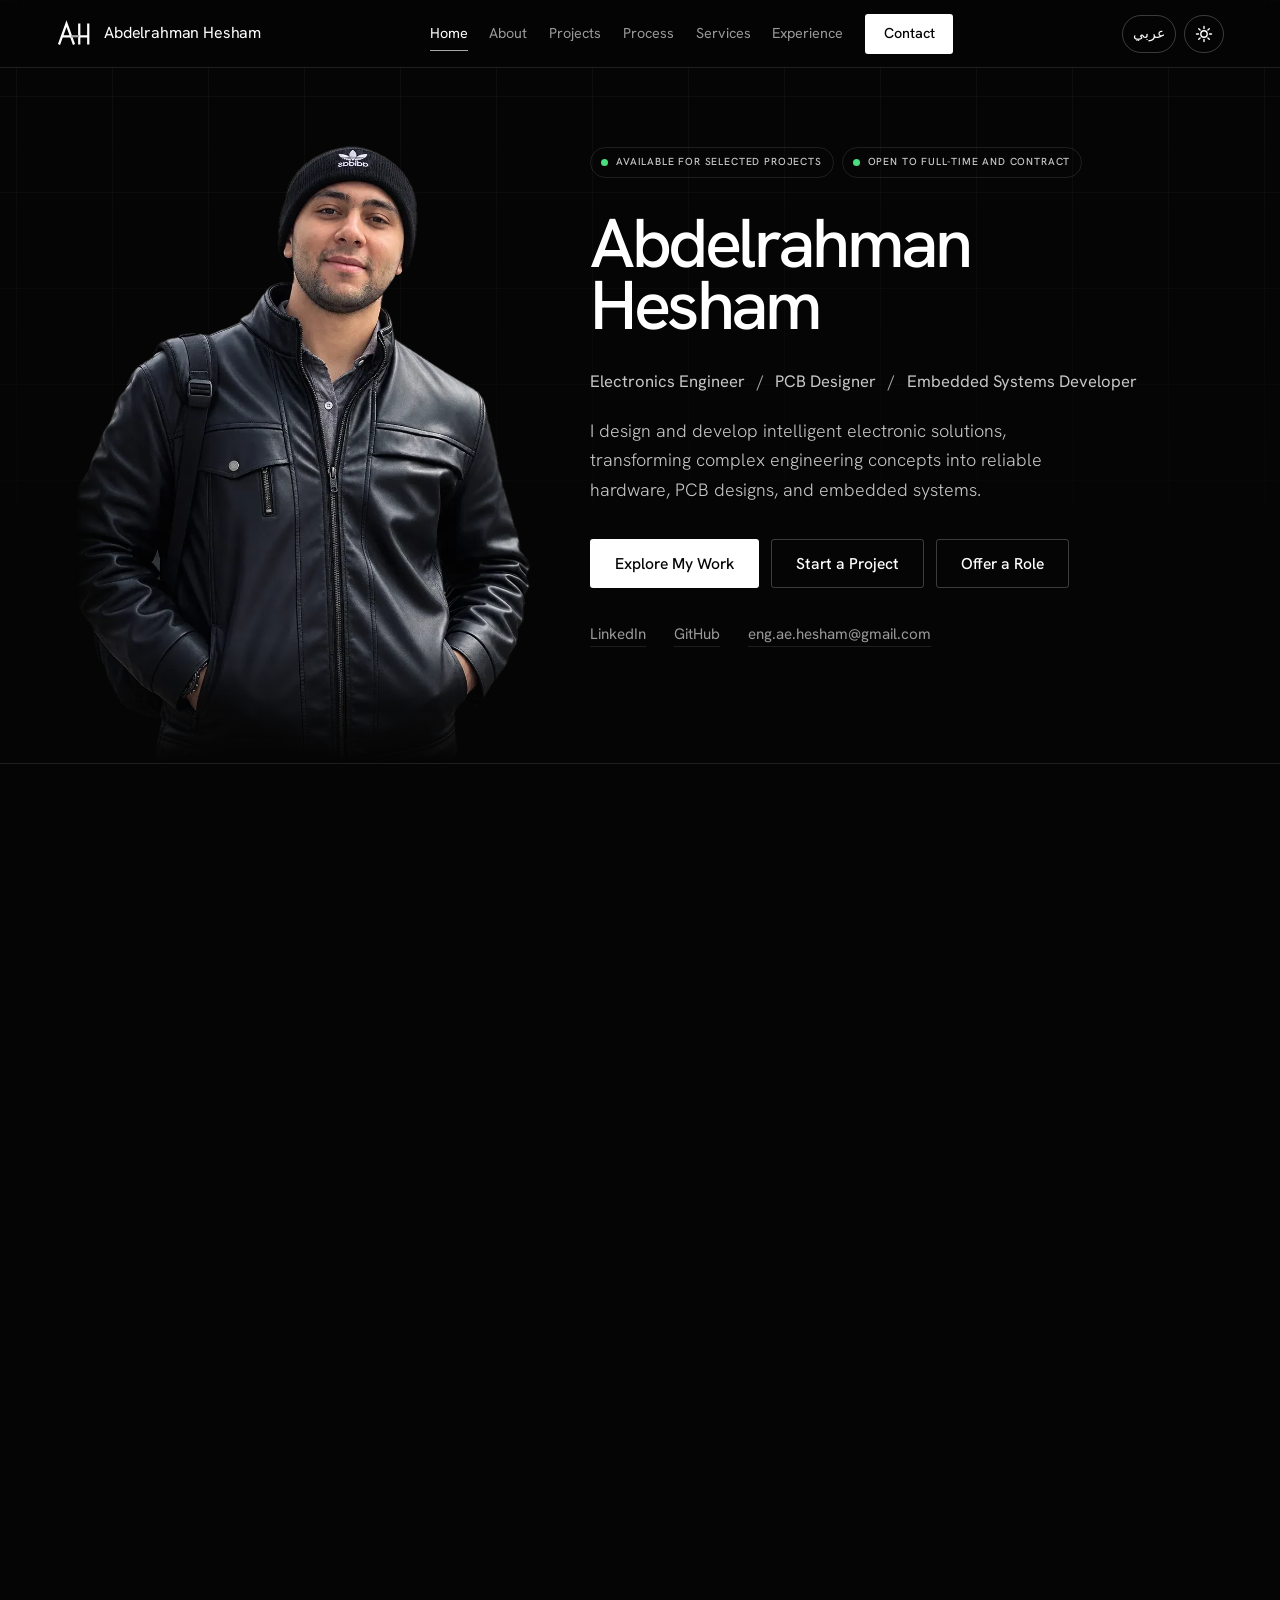
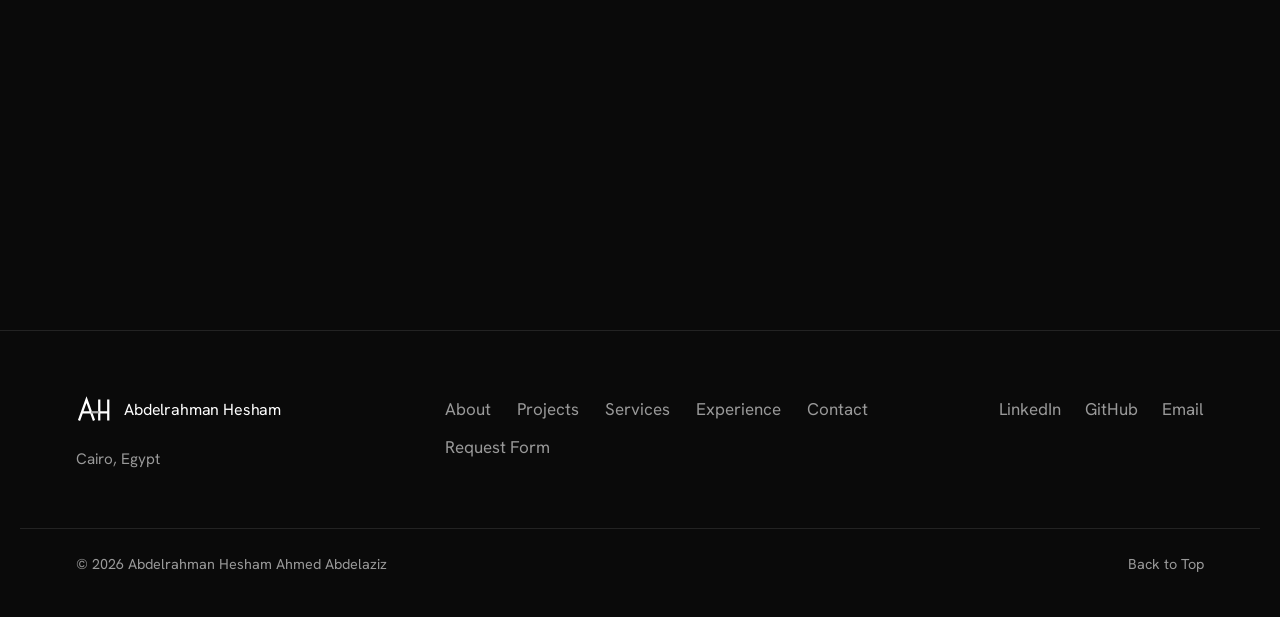
==== commit 5f587943: "Add files via upload" ====
--- a/index.html
+++ b/index.html
@@ -61,8 +61,8 @@
     ]
   }
   </script>
-  <script type="module" crossorigin src="./assets/index-DPWnpoxw.js"></script>
-  <link rel="stylesheet" crossorigin href="./assets/index-DoGR4VDd.css">
+  <script type="module" crossorigin src="./assets/index-CBFy5fQU.js"></script>
+  <link rel="stylesheet" crossorigin href="./assets/index-DxqEK2zh.css">
 </head>
 <body>
   <div id="root"></div>
--- a/assets/index-DxqEK2zh.css
+++ b/assets/index-DxqEK2zh.css
@@ -0,0 +1 @@
+@font-face{font-family:Hanken Grotesk;font-style:normal;font-display:swap;font-weight:300;src:url(./hanken-grotesk-latin-300-normal-7Inw_u-u.woff2) format("woff2"),url(./hanken-grotesk-latin-300-normal-D6QX6NIr.woff) format("woff")}@font-face{font-family:Hanken Grotesk;font-style:normal;font-display:swap;font-weight:400;src:url(./hanken-grotesk-latin-400-normal-BG6hkEXj.woff2) format("woff2"),url(./hanken-grotesk-latin-400-normal-CjyVwvJV.woff) format("woff")}@font-face{font-family:Hanken Grotesk;font-style:normal;font-display:swap;font-weight:500;src:url(./hanken-grotesk-latin-500-normal-DrDcrrxK.woff2) format("woff2"),url(./hanken-grotesk-latin-500-normal-Bo-NxEKf.woff) format("woff")}@font-face{font-family:Hanken Grotesk;font-style:normal;font-display:swap;font-weight:600;src:url(./hanken-grotesk-latin-600-normal-CIXX6EOa.woff2) format("woff2"),url(./hanken-grotesk-latin-600-normal-NEn2C4Q3.woff) format("woff")}@font-face{font-family:IBM Plex Sans Arabic;font-style:normal;font-display:swap;font-weight:300;src:url(./ibm-plex-sans-arabic-arabic-300-normal-CbO9c89e.woff2) format("woff2"),url(./ibm-plex-sans-arabic-arabic-300-normal-D1YP2vdu.woff) format("woff")}@font-face{font-family:IBM Plex Sans Arabic;font-style:normal;font-display:swap;font-weight:400;src:url(./ibm-plex-sans-arabic-arabic-400-normal-CyU-ddYS.woff2) format("woff2"),url(./ibm-plex-sans-arabic-arabic-400-normal-EA1o-u_Q.woff) format("woff")}@font-face{font-family:IBM Plex Sans Arabic;font-style:normal;font-display:swap;font-weight:500;src:url(./ibm-plex-sans-arabic-arabic-500-normal-C4MQITzh.woff2) format("woff2"),url(./ibm-plex-sans-arabic-arabic-500-normal-DPXcppbm.woff) format("woff")}@font-face{font-family:IBM Plex Sans Arabic;font-style:normal;font-display:swap;font-weight:600;src:url(./ibm-plex-sans-arabic-arabic-600-normal-0pRdybE_.woff2) format("woff2"),url(./ibm-plex-sans-arabic-arabic-600-normal-MJZ0liF5.woff) format("woff")}:root{--bg: #050505;--bg-2: #0A0A0A;--bg-3: #101010;--bg-rgb: 5 5 5;--text: #FFFFFF;--fg: 255 255 255;--muted: #999999;--soft: #C7C7C7;--line: rgb(var(--fg) / .1);--line-2: rgb(var(--fg) / .22);--accent: #A8A8A8;--accent-soft: #EDEDED;--paper: #ECEEF2;--error: #FF9C9C;--ok: #4ADE80;--font: "Hanken Grotesk", "Helvetica Neue", Arial, sans-serif;--wrap: 1240px;--gutter: clamp(20px, 4.4vw, 56px);--nav-h: 68px;color-scheme:dark}:root[data-theme=light]{--bg: #F4F5F7;--bg-2: #FFFFFF;--bg-3: #E9ECF1;--bg-rgb: 244 245 247;--text: #0B0C0F;--fg: 11 12 15;--muted: #5A6270;--soft: #363C46;--accent: #4A4A4A;--accent-soft: #000000;--paper: #E6E9EF;--error: #B3261E;--ok: #1E9E57;color-scheme:light}:root[dir=rtl]{--origin: right;--font: "IBM Plex Sans Arabic", "Hanken Grotesk", "Segoe UI", Tahoma, Arial, sans-serif}:root[dir=rtl] body{line-height:1.85}:root[dir=rtl] *,:root[dir=rtl] *:before,:root[dir=rtl] *:after{letter-spacing:0!important}:root[dir=rtl] .display,:root[dir=rtl] h1,:root[dir=rtl] h2,:root[dir=rtl] h3{line-height:1.3}:root[dir=rtl] .hero-name{line-height:1.12}:root[dir=rtl] .status-list .availability{font-size:.74rem}:root[dir=rtl] .metrics dd{line-height:1.1}*,*:before,*:after{box-sizing:border-box}html{background:var(--bg);scroll-behavior:smooth;scroll-padding-top:calc(var(--nav-h) + 8px);-webkit-text-size-adjust:100%}@media (prefers-reduced-motion: reduce){html{scroll-behavior:auto}}body{margin:0;background:var(--bg);color:var(--text);font-family:var(--font);font-size:1.0625rem;font-weight:400;line-height:1.65;-webkit-font-smoothing:antialiased;text-rendering:optimizeLegibility}::selection{background:var(--text);color:var(--bg)}h1,h2,h3,h4,p,ul,ol,dl,dd,figure,blockquote{margin:0}ul,ol{padding:0;list-style:none}img{max-width:100%;display:block}button{font:inherit;color:inherit}a{color:inherit;text-decoration-thickness:1px;text-underline-offset:.22em}:focus-visible{outline:2px solid var(--accent);outline-offset:3px;border-radius:2px}.sr-only{position:absolute;width:1px;height:1px;margin:-1px;padding:0;overflow:hidden;clip:rect(0 0 0 0);white-space:nowrap;border:0}.skip{position:fixed;inset-inline-start:16px;top:-80px;z-index:200;background:var(--text);color:var(--bg);padding:.6rem 1rem;border-radius:4px;font-weight:600}.skip:focus{top:12px}.wrap{max-width:var(--wrap);margin-inline:auto;padding-inline:var(--gutter)}.display{font-weight:300;font-size:clamp(2.3rem,5.4vw,4.4rem);line-height:1.04;letter-spacing:-.032em;color:var(--text)}.display.big{font-size:clamp(2.6rem,7vw,6rem)}.lead{font-size:clamp(1.05rem,1.5vw,1.25rem);font-weight:300;line-height:1.6;color:var(--soft);max-width:56ch}.btn{display:inline-flex;align-items:center;justify-content:center;font-family:inherit;font-weight:500;font-size:.98rem;line-height:1;padding:1rem 1.5rem;border-radius:3px;text-decoration:none;cursor:pointer;border:1px solid transparent;min-height:48px;transition:background-color .2s,color .2s,border-color .2s,transform .2s}.btn-solid{background:var(--text);color:var(--bg)}.btn-solid:hover{background:var(--accent-soft)}.btn-ghost{background:transparent;color:var(--text);border-color:var(--line-2)}.btn-ghost:hover{border-color:var(--text)}.btn-sm{padding:.7rem 1.1rem;min-height:40px;font-size:.9rem}.btn[disabled]{opacity:.55;cursor:progress}.nav{position:fixed;inset:0 0 auto;z-index:60;height:var(--nav-h);background:rgb(var(--bg-rgb) / .72);-webkit-backdrop-filter:blur(14px);backdrop-filter:blur(14px);border-bottom:1px solid var(--line)}.nav-inner{max-width:1400px;margin-inline:auto;padding-inline:var(--gutter);height:100%;display:flex;align-items:center;justify-content:space-between;gap:24px}.logo{display:inline-flex;align-items:center;gap:12px;text-decoration:none;color:var(--text)}.logo-mark{display:inline-grid;place-items:center;line-height:0}.logo-svg{display:block}.logo-name{font-weight:400;font-size:1rem;letter-spacing:-.01em;white-space:nowrap}.logo:hover .logo-svg g{stroke:var(--accent-soft)}.nav-links ul{display:flex;align-items:center;gap:clamp(14px,1.7vw,28px)}.nav-links a:not(.btn){position:relative;display:inline-block;padding-block:8px;font-size:.9rem;font-weight:400;color:var(--muted);text-decoration:none;transition:color .2s}.nav-links a:not(.btn):after{content:"";position:absolute;inset:auto 0 2px;height:1px;background:var(--accent);transform:scaleX(0);transform-origin:var(--origin, left);transition:transform .25s}.nav-links a:not(.btn):hover,.nav-links a.is-active:not(.btn){color:var(--text)}.nav-links a:not(.btn):hover:after,.nav-links a.is-active:not(.btn):after{transform:scaleX(1)}.nav-toggle{display:none;width:44px;height:44px;background:transparent;border:1px solid var(--line-2);border-radius:50%;cursor:pointer;position:relative}.nav-toggle span{position:absolute;left:13px;right:13px;height:1px;background:var(--text);transition:transform .25s,top .25s}.nav-toggle span:first-child{top:18px}.nav-toggle span:last-child{top:25px}.nav-toggle.is-open span:first-child{top:21px;transform:rotate(45deg)}.nav-toggle.is-open span:last-child{top:21px;transform:rotate(-45deg)}@media (max-width: 1260px){.nav-toggle{display:inline-block}.nav-links{position:fixed;inset:var(--nav-h) 0 0 0;background:var(--bg);padding:28px var(--gutter) 48px;overflow-y:auto;opacity:0;visibility:hidden;transition:opacity .25s,visibility .25s}.nav-links.is-open{opacity:1;visibility:visible}.nav-links ul{flex-direction:column;align-items:stretch;gap:0}.nav-links li{border-bottom:1px solid var(--line)}.nav-links a:not(.btn){display:block;padding:18px 0;font-size:1.5rem;font-weight:300;color:var(--text)}.nav-links a:not(.btn):after{display:none}.nav-links a.is-active:not(.btn){color:var(--accent)}.nav-hire{border-bottom:0!important;padding-top:24px}.nav-hire .btn{width:100%;min-height:54px;font-size:1rem}}@media (max-width: 420px){.logo-name{display:none}}.hero{position:relative;overflow:hidden;padding-top:var(--nav-h)}.hero:before{content:"";position:absolute;inset:0;pointer-events:none;background-image:linear-gradient(to right,rgb(var(--fg) / .045) 1px,transparent 1px),linear-gradient(to bottom,rgb(var(--fg) / .045) 1px,transparent 1px);background-size:96px 96px;background-position:center top;-webkit-mask-image:linear-gradient(to bottom,#000 0,transparent 85%);mask-image:linear-gradient(to bottom,#000 0,transparent 85%)}.hero>.wrap{position:relative}.hero-grid{display:grid;align-items:end;gap:0;min-height:min(880px,calc(100svh + -0px))}.portrait{position:relative;align-self:end}.portrait img{position:relative;width:100%;max-width:640px;height:auto;margin-inline:auto;-webkit-mask-image:linear-gradient(to bottom,#000 82%,transparent 100%),linear-gradient(to right,transparent 0,#000 9%,#000 100%);-webkit-mask-composite:source-in;mask-image:linear-gradient(to bottom,#000 82%,transparent 100%),linear-gradient(to right,transparent 0,#000 9%,#000 100%);mask-composite:intersect}.hero-copy{padding-block:clamp(24px,5vw,72px)}.status-list{display:flex;flex-wrap:nowrap;gap:8px;margin-bottom:4px}.status-list .availability{white-space:nowrap;padding:6px 11px 6px 10px;gap:8px;font-size:.64rem;letter-spacing:.08em;min-width:0}@media (max-width: 460px){.status-list{flex-wrap:wrap}}.availability{display:inline-flex;align-items:center;gap:10px;padding:7px 14px 7px 12px;border:1px solid var(--line);border-radius:999px;font-size:.72rem;font-weight:500;letter-spacing:.14em;text-transform:uppercase;color:var(--soft)}.dot{width:7px;height:7px;border-radius:50%;background:#4ade80;box-shadow:0 0 #4ade8099;animation:pulse 2.4s infinite}@keyframes pulse{70%{box-shadow:0 0 0 6px #4ade8000}to{box-shadow:0 0 #4ade8000}}@media (prefers-reduced-motion: reduce){.dot{animation:none}}.hero-name{display:grid;margin:clamp(22px,3vw,34px) 0 0;font-weight:500;line-height:.9;letter-spacing:-.05em;font-size:clamp(2.7rem,5.4vw,4.9rem)}.hero-name span{display:block}.hero-title{display:flex;flex-wrap:wrap;align-items:baseline;gap:4px 0;margin:clamp(22px,2.6vw,32px) 0 20px;color:var(--soft);font-size:clamp(.98rem,1.3vw,1.12rem)}.hero-title i{font-style:normal;color:var(--accent);margin-inline:.7em}.hero-desc{max-width:46ch;font-size:clamp(1.02rem,1.4vw,1.18rem);font-weight:300;color:var(--soft)}.actions{display:flex;flex-wrap:wrap;gap:12px;margin-top:34px}.social{display:flex;flex-wrap:wrap;gap:8px 28px;margin-top:34px;font-size:.95rem}.social a{color:var(--muted);text-decoration:none;border-bottom:1px solid var(--line);padding-bottom:2px;transition:color .2s,border-color .2s}.social a:hover{color:var(--text);border-color:var(--accent)}@media (min-width: 900px){.hero-grid{grid-template-columns:minmax(0,.86fr) minmax(0,1.14fr);gap:clamp(24px,4vw,72px);min-height:0}.hero-copy{align-self:start;padding-top:12.9%;padding-bottom:0}}@media (max-width: 899px){.hero-grid{min-height:0}.portrait img{max-width:420px}.hero-copy{margin-top:-64px;position:relative;padding-top:0}.hero-name{font-size:clamp(2.5rem,12.5vw,4rem)}}.section{padding-block:clamp(72px,10vw,150px);border-top:1px solid var(--line)}.section-head{margin-bottom:clamp(36px,5vw,72px);display:grid;gap:18px;counter-increment:sec}.split-head{counter-increment:sec}.section-head:before,.split-head:before{content:counter(sec,decimal-leading-zero);display:flex;align-items:center;gap:14px;font-size:.8rem;font-weight:500;letter-spacing:.16em;color:var(--accent);font-variant-numeric:tabular-nums}.split-head:before{margin-bottom:18px}.section-head:after{content:none}main{counter-reset:sec}.section-head.row{grid-template-columns:1fr auto;align-items:end;gap:18px 24px}.section-head.row:before{grid-column:1 / -1}@media (max-width: 640px){.section-head.row{grid-template-columns:1fr;align-items:start}}.split{display:grid;gap:28px}@media (min-width: 900px){.split{grid-template-columns:minmax(0,5fr) minmax(0,7fr);gap:clamp(32px,6vw,96px)}.split-head{position:sticky;top:calc(var(--nav-h) + 40px);align-self:start}}.prose{display:grid;gap:1.2em;max-width:60ch;font-size:clamp(1.05rem,1.4vw,1.2rem);font-weight:300;color:var(--soft)}.prose p:first-child{color:var(--text);font-size:clamp(1.2rem,1.8vw,1.5rem);line-height:1.5}.facts{margin-top:56px;border-top:1px solid var(--line)}.facts>div{display:grid;gap:4px 24px;padding:16px 0;border-bottom:1px solid var(--line)}@media (min-width: 640px){.facts>div{grid-template-columns:9rem minmax(0,1fr)}}.facts dt{color:var(--muted);font-size:.92rem}.facts dd{color:var(--text)}.skills{display:grid;gap:0;border-top:1px solid var(--line)}@media (min-width: 760px){.skills{grid-template-columns:repeat(2,minmax(0,1fr))}.skill-group:nth-child(odd){border-inline-end:1px solid var(--line);padding-inline-end:40px}.skill-group:nth-child(2n){padding-inline-start:40px}}@media (min-width: 1100px){.skills{grid-template-columns:repeat(3,minmax(0,1fr))}.skill-group:nth-child(n){border-inline-end:1px solid var(--line);padding-inline:32px}.skill-group:nth-child(3n+1){padding-inline-start:0}.skill-group:nth-child(3n){border-inline-end:0;padding-inline-end:0}}.skill-group{padding-block:36px 40px;border-bottom:1px solid var(--line)}.skill-group h3{font-weight:500;font-size:1.1rem;margin-bottom:20px;display:flex;align-items:center;gap:12px}.skill-group h3:before{content:"";width:18px;height:1px;background:var(--accent)}.skill-group li{padding:7px 0;color:var(--soft);font-weight:300;border-bottom:1px solid rgb(var(--fg) / .05)}.skill-group li:last-child{border-bottom:0}.js [data-reveal]{opacity:0;transform:translateY(16px);transition:opacity .9s ease,transform .9s ease}.js [data-reveal].in{opacity:1;transform:none}@media (prefers-reduced-motion: reduce){.js [data-reveal]{opacity:1;transform:none;transition:none}}.footer{border-top:1px solid var(--line);padding-top:64px;background:var(--bg-2)}.footer-grid{display:grid;gap:36px;padding-bottom:56px}@media (min-width: 860px){.footer-grid{grid-template-columns:1.2fr 1.6fr 1fr;align-items:start}}.footer-title{margin-top:14px;color:var(--muted);font-size:.95rem}.footer-nav{display:flex;flex-wrap:wrap;gap:10px 26px}.footer-nav a,.footer-social a,.footer-base a{color:var(--muted);text-decoration:none;transition:color .2s}.footer-nav a:hover,.footer-social a:hover,.footer-base a:hover{color:var(--text)}.footer-social{display:flex;flex-wrap:wrap;gap:10px 24px}@media (min-width: 860px){.footer-social{justify-content:flex-end}}.footer-base{display:flex;flex-wrap:wrap;justify-content:space-between;gap:12px;padding-block:24px 40px;border-top:1px solid var(--line);color:var(--muted);font-size:.9rem}.fatal{max-width:640px;margin:20vh auto;padding:0 24px}.fatal h1{font-weight:300;font-size:2rem;margin-bottom:16px}.fatal p{color:var(--soft);margin-bottom:12px}.fatal code{background:var(--bg-3);padding:2px 6px;border-radius:3px}.loader{position:fixed;inset:0;z-index:300;background:var(--bg);display:grid;place-items:center;transition:opacity .6s ease,visibility .6s}.loader.is-done{opacity:0;visibility:hidden;pointer-events:none}.loader-mark{text-align:center}.loader-mark span{display:block;line-height:0;color:var(--text);animation:rise .8s ease both}.loader-mark svg{display:inline-block}.loader-mark i{display:block;height:1px;margin:16px auto 0;width:96px;background:var(--accent);transform-origin:var(--origin, left);animation:draw 1s ease both .1s}@keyframes rise{0%{opacity:0;transform:translateY(8px)}}@keyframes draw{0%{transform:scaleX(0)}}@media (prefers-reduced-motion: reduce){.loader-mark span,.loader-mark i{animation:none}.loader{transition:none}}.progress{position:fixed;inset:0 0 auto;height:2px;z-index:80;pointer-events:none}.progress-bar{height:100%;background:var(--accent);transform:scaleX(0);transform-origin:var(--origin, left)}.to-top{position:fixed;inset-inline-end:20px;bottom:20px;z-index:70;width:46px;height:46px;border-radius:50%;display:grid;place-items:center;cursor:pointer;color:var(--text);background:rgb(var(--bg-rgb) / .86);border:1px solid var(--line-2);opacity:0;visibility:hidden;transform:translateY(8px);transition:opacity .25s,transform .25s,visibility .25s,border-color .2s}.to-top.is-shown{opacity:1;visibility:visible;transform:none}.to-top:hover{border-color:var(--accent)}.filters{display:flex;flex-wrap:wrap;gap:10px;margin-bottom:36px}.filter{background:transparent;border:1px solid var(--line);border-radius:999px;color:var(--muted);padding:.55rem 1.1rem;font-size:.92rem;cursor:pointer;min-height:40px;transition:color .2s,border-color .2s,background-color .2s}.filter:hover{color:var(--text);border-color:var(--line-2)}.filter.is-on{color:var(--bg);background:var(--text);border-color:var(--text)}.carousel{--gap: 20px}.track{display:grid;grid-auto-flow:column;grid-auto-columns:calc((100% - (var(--per, 1) - 1) * var(--gap)) / var(--per, 1));gap:var(--gap);overflow-x:auto;scroll-snap-type:x mandatory;scrollbar-width:none;overscroll-behavior-x:contain;-webkit-overflow-scrolling:touch;padding-block:2px}.track::-webkit-scrollbar{display:none}.track:focus-visible{outline-offset:6px}.slide{scroll-snap-align:start;display:flex;min-width:0}.empty{padding:48px 0;color:var(--muted)}.carousel-bar{display:flex;align-items:center;justify-content:space-between;margin-top:28px}.dots{display:flex;gap:8px}.dot-btn{width:28px;height:28px;padding:0;border:0;background:transparent;cursor:pointer;position:relative}.dot-btn:after{content:"";position:absolute;inset:13px 2px;background:var(--line-2);transition:background-color .2s,inset .2s}.dot-btn.is-on:after{background:var(--accent);inset:12px 0}.arrows{display:flex;gap:10px}.arrow{width:48px;height:48px;border-radius:50%;display:grid;place-items:center;cursor:pointer;background:transparent;border:1px solid var(--line-2);color:var(--text);transition:border-color .2s,background-color .2s,opacity .2s}.arrow:hover:not(:disabled){border-color:var(--text);background:rgb(var(--fg) / .06)}.arrow:disabled{opacity:.3;cursor:default}.card{position:relative;display:flex;flex-direction:column;width:100%;background:var(--bg-2);border:1px solid var(--line);border-radius:4px;overflow:hidden;transition:border-color .3s}.card:hover{border-color:var(--line-2)}.card-media{position:relative;aspect-ratio:4 / 3;background:var(--paper);overflow:hidden}.card-media img{width:100%;height:100%;object-fit:contain;padding:14px;mix-blend-mode:multiply;transition:transform .7s cubic-bezier(.2,.7,.2,1)}.card:hover .card-media img{transform:scale(1.05)}.card-body{display:flex;flex-direction:column;gap:10px;padding:22px 22px 24px;flex:1}.card-cat{font-size:.82rem;color:var(--accent)}.card h3{font-weight:400;font-size:1.35rem;line-height:1.2;letter-spacing:-.02em}.card-sum{color:var(--soft);font-size:.96rem;font-weight:300;line-height:1.55;display:-webkit-box;-webkit-line-clamp:4;-webkit-box-orient:vertical;overflow:hidden}.card-tech{color:var(--muted);font-size:.84rem;line-height:1.5;margin-top:auto;padding-top:6px}.card-link{align-self:flex-start;margin-top:10px;font-size:.95rem;font-weight:500;color:var(--text);text-decoration:none;border-bottom:1px solid var(--line-2);padding-bottom:3px;transition:border-color .2s}.card-link:after{content:"";position:absolute;inset:0}.card:hover .card-link,.card-link:focus-visible{border-color:var(--accent)}.card:has(.card-link:focus-visible){border-color:var(--accent)}.card-link:focus-visible{outline:none}.ph{position:absolute;inset:0;background:var(--bg-3);display:grid;place-items:center}.ph svg{position:absolute;inset:0;width:100%;height:100%}.ph span{position:relative;font-weight:300;font-size:clamp(2.4rem,5vw,3.6rem);letter-spacing:-.03em;color:rgb(var(--fg) / .55)}.card-nda .nda-media{display:grid;place-items:center;align-content:center;gap:16px;color:var(--soft);background:radial-gradient(circle at 50% 40%,var(--bg-3),var(--bg) 70%),repeating-linear-gradient(0deg,rgb(var(--fg) / .03) 0 1px,transparent 1px 22px)}.badge{font-size:.72rem;letter-spacing:.14em;text-transform:uppercase;border:1px solid var(--line-2);padding:6px 12px;border-radius:999px;color:var(--soft)}.card-note{font-size:.84rem;color:var(--muted);margin-top:auto}.timeline{display:grid;gap:0;position:relative;counter-reset:none}@media (min-width: 900px){.timeline{grid-template-columns:repeat(4,minmax(0,1fr));gap:40px;padding-top:28px}.timeline:before{content:"";position:absolute;top:7px;left:0;right:0;height:1px;background:var(--line-2)}.timeline li{position:relative}.timeline li:before{content:"";position:absolute;top:-26px;inset-inline-start:0;width:9px;height:9px;border-radius:50%;background:var(--accent);box-shadow:0 0 0 5px var(--bg)}}@media (max-width: 899px){.timeline{padding-inline-start:28px;border-inline-start:1px solid var(--line-2);margin-inline-start:4px}.timeline li{position:relative;padding-bottom:40px}.timeline li:last-child{padding-bottom:0}.timeline li:before{content:"";position:absolute;top:9px;inset-inline-start:-33px;width:9px;height:9px;border-radius:50%;background:var(--accent);box-shadow:0 0 0 4px var(--bg)}}.step-no{display:block;font-size:.9rem;color:var(--muted);margin-bottom:14px;font-variant-numeric:tabular-nums}.timeline h3{font-weight:400;font-size:1.5rem;line-height:1.2;letter-spacing:-.02em;margin-bottom:12px}.timeline p{color:var(--soft);font-weight:300;max-width:34ch}.services{border-top:1px solid var(--line)}.service{display:grid;gap:22px 40px;padding-block:40px;border-bottom:1px solid var(--line);position:relative}@media (min-width: 1000px){.service{grid-template-columns:4rem minmax(0,1.25fr) minmax(0,1fr) auto;align-items:start}}@media (min-width: 640px) and (max-width: 999px){.service{grid-template-columns:4rem minmax(0,1fr)}.service-caps,.service-act{grid-column:2}}.service-no{font-size:.95rem;color:var(--muted);font-variant-numeric:tabular-nums;padding-top:8px}.service-icon{display:inline-block;color:var(--accent);margin-bottom:18px}.service h3{font-weight:300;font-size:clamp(1.7rem,3vw,2.4rem);line-height:1.1;letter-spacing:-.03em;margin-bottom:12px}.service-main p{color:var(--soft);font-weight:300;max-width:38ch}.service-caps{columns:1;padding-top:6px}.service-caps li{padding:6px 0;color:var(--soft);font-size:.97rem;font-weight:300;border-bottom:1px solid rgb(var(--fg) / .05);break-inside:avoid}.service-act{padding-top:6px}@media (max-width: 639px){.service-act .btn{width:100%}}.gallery-grid{display:grid;gap:16px;grid-template-columns:1fr}@media (min-width: 620px){.gallery-grid{grid-template-columns:repeat(2,minmax(0,1fr))}}@media (min-width: 980px){.gallery-grid{grid-template-columns:repeat(12,minmax(0,1fr))}.gallery-grid li{grid-column:span var(--span, 4)}}.tile{position:relative;display:block;width:100%;height:clamp(230px,27vw,360px);padding:0;cursor:zoom-in;background:var(--paper);border:0;border-radius:4px;overflow:hidden}.tile img{width:100%;height:100%;object-fit:contain;padding:22px 22px 40px;mix-blend-mode:multiply;transition:transform .7s cubic-bezier(.2,.7,.2,1)}.tile:hover img{transform:scale(1.04)}.tile-cap{position:absolute;left:14px;right:14px;bottom:12px;text-align:start;font-size:.8rem;color:#333}.tile:focus-visible{outline-offset:3px}.lightbox{--text: #fff;--fg: 255 255 255;--line: rgb(255 255 255 / .1);--line-2: rgb(255 255 255 / .22);color:#fff;position:fixed;inset:0;z-index:400;background:#000000ed;display:grid;place-items:center;padding:64px 16px 24px}.lb-fig{max-width:min(1200px,100%);max-height:100%;display:grid;gap:12px;justify-items:center}.lb-fig img{max-width:100%;max-height:calc(100vh - 170px);object-fit:contain;background:var(--paper);border-radius:4px;padding:14px}.lb-fig figcaption{color:var(--soft);font-size:.92rem;text-align:center}.lb-fig figcaption span{color:var(--muted);margin-inline-start:10px}.lb-btn{position:absolute;width:48px;height:48px;border-radius:50%;display:grid;place-items:center;cursor:pointer;background:#141414e6;color:var(--text);border:1px solid var(--line-2);transition:border-color .2s}.lb-btn:hover{border-color:var(--text)}.lb-close{top:14px;inset-inline-end:14px}.lb-prev{inset-inline-start:14px;top:50%;transform:translateY(-50%)}.lb-next{inset-inline-end:14px;top:50%;transform:translateY(-50%)}@media (max-width: 640px){.lb-prev,.lb-next{top:auto;bottom:14px;transform:none}}.journey{display:grid;gap:clamp(56px,8vw,104px)}.journey-group{display:grid;gap:28px 64px}@media (min-width: 900px){.journey-group{grid-template-columns:minmax(0,4fr) minmax(0,8fr)}.journey-group>h3{position:sticky;top:calc(var(--nav-h) + 32px);align-self:start}}.journey-group>h3{font-weight:300;font-size:clamp(1.5rem,2.4vw,2rem);letter-spacing:-.02em;line-height:1.15}.journey-group>ul{position:relative;display:grid;border-inline-start:1px solid var(--line-2)}.journey-group>ul>li{position:relative;display:grid;gap:6px;padding-block:0 clamp(36px,4.4vw,56px);padding-inline-start:clamp(22px,3vw,40px)}.journey-group>ul>li:last-child{padding-bottom:0}.journey-group>ul>li:before{content:"";position:absolute;inset-inline-start:-5px;top:.5em;width:9px;height:9px;border-radius:50%;background:var(--bg);border:1px solid var(--text)}.journey-group>ul>li:first-child:before{background:var(--text)}.j-date{font-size:.74rem;font-weight:500;letter-spacing:.16em;text-transform:uppercase;color:var(--muted);line-height:1.8}.j-role{font-weight:300;font-size:clamp(1.4rem,2.3vw,1.85rem);line-height:1.2;letter-spacing:-.02em}.j-org{color:var(--soft);margin-top:2px;font-size:1rem}.j-text{margin-top:12px;max-width:62ch;color:var(--soft);font-weight:300}.j-skills{display:flex;flex-wrap:wrap;gap:6px;margin-top:14px}.j-skills span{padding:3px 10px;border:1px solid var(--line);border-radius:999px;font-size:.8rem;color:var(--muted)}.quote{display:grid;gap:28px;max-width:880px}.quote blockquote{display:grid;gap:24px;animation:fadein .6s ease}@keyframes fadein{0%{opacity:0}}@media (prefers-reduced-motion: reduce){.quote blockquote{animation:none}}.stars{display:flex;gap:4px;color:var(--accent)}.quote-text{font-weight:300;font-size:clamp(1.4rem,3vw,2.2rem);line-height:1.35;letter-spacing:-.02em}.quote footer{display:flex;align-items:center;gap:14px}.quote footer img{width:44px;height:44px;border-radius:50%;object-fit:cover}.q-name{font-weight:500}.q-role{color:var(--muted);font-size:.92rem}.hire{background:var(--bg-2)}.cta{display:grid;gap:24px;justify-items:start;margin-bottom:clamp(56px,8vw,110px)}.cta .actions{margin-top:8px}.inquiry{max-width:920px;scroll-margin-top:calc(var(--nav-h) + 20px)}.form-panel{border:1px solid var(--line);border-radius:4px;background:var(--bg);padding:clamp(22px,4vw,44px)}.form-panel h3{font-weight:300;font-size:clamp(1.5rem,3vw,2rem);letter-spacing:-.02em;margin-bottom:26px}.form-panel h3:focus{outline:none}.form-panel.done{display:grid;gap:16px;justify-items:start}.form-panel.done h3{margin-bottom:0}.form-panel.done p{color:var(--soft)}.form-panel .steps{display:flex;flex-wrap:wrap;gap:8px 24px;margin-bottom:36px;padding-bottom:20px;border-bottom:1px solid var(--line);font-size:.86rem;color:var(--muted)}.form-panel .steps li{display:inline-flex;align-items:center;gap:8px}.form-panel .steps span{display:inline-grid;place-items:center;width:24px;height:24px;border-radius:50%;border:1px solid var(--line-2);font-size:.76rem}.form-panel .steps .is-now{color:var(--text)}.form-panel .steps .is-now span{background:var(--text);color:var(--bg);border-color:var(--text)}.form-panel .steps .is-past span{border-color:var(--accent);color:var(--accent)}@media (max-width: 560px){.form-panel .steps li:not(.is-now){font-size:0;gap:0}.form-panel .steps li:not(.is-now) span{font-size:.76rem}}.trap{position:absolute;width:1px;height:1px;margin:-1px;overflow:hidden;clip:rect(0 0 0 0);clip-path:inset(50%);opacity:0;pointer-events:none}fieldset.step-body{border:0;padding:0;margin:0;min-width:0}fieldset.step-body legend{padding:0}.step-body{display:grid;gap:22px}.choices{display:grid;gap:10px}@media (min-width: 700px){.choices{grid-template-columns:repeat(2,minmax(0,1fr))}}.choice{position:relative;display:grid;gap:2px;padding:16px 18px;border:1px solid var(--line);border-radius:3px;cursor:pointer;transition:border-color .2s,background-color .2s}.choice:hover{border-color:var(--line-2)}.choice input{position:absolute;opacity:0;inset:0;cursor:pointer}.choice.is-on{border-color:var(--accent);background:rgb(var(--fg) / .05)}.choice:focus-within{outline:2px solid var(--accent);outline-offset:2px}.choice-t{font-weight:500}.choice-h{color:var(--muted);font-size:.88rem}.field{display:grid;gap:8px;align-content:start}.field-row{display:grid;gap:22px}@media (min-width: 680px){.field-row{grid-template-columns:repeat(2,minmax(0,1fr))}}.field label{font-size:.92rem;color:var(--soft)}.field label em{font-style:normal;color:var(--muted)}.field input,.field select,.field textarea{width:100%;font:inherit;font-size:1rem;color:var(--text);background:var(--bg-2);border:1px solid var(--line-2);border-radius:3px;padding:.85rem .95rem;min-height:50px;transition:border-color .2s}.field textarea{resize:vertical;line-height:1.55}.field ::placeholder{color:var(--muted);opacity:.8}.field input:hover,.field select:hover,.field textarea:hover{border-color:rgb(var(--fg) / .4)}.field input:focus-visible,.field select:focus-visible,.field textarea:focus-visible{outline:2px solid var(--accent);outline-offset:1px;border-color:var(--accent)}.field [aria-invalid=true]{border-color:var(--error)}.field select{appearance:none;padding-inline-end:2.6rem;background-image:linear-gradient(45deg,transparent 50%,var(--muted) 50%),linear-gradient(135deg,var(--muted) 50%,transparent 50%);background-position:calc(100% - 21px) 54%,calc(100% - 15px) 54%;background-size:6px 6px;background-repeat:no-repeat}.field option{background:var(--bg-2);color:var(--text)}.field-err{color:var(--error);font-size:.88rem}fieldset .field-err{margin-top:12px}.privacy{color:var(--muted);font-size:.88rem}.review>div{display:grid;gap:4px 24px;padding:14px 0;border-bottom:1px solid var(--line)}@media (min-width: 640px){.review>div{grid-template-columns:12rem minmax(0,1fr)}}.review{border-top:1px solid var(--line)}.review dt{color:var(--muted);font-size:.92rem}.review dd{color:var(--text);white-space:pre-wrap;overflow-wrap:anywhere}.form-note{padding:14px 16px;border:1px solid var(--line-2);border-inline-start:3px solid var(--accent);border-radius:3px;color:var(--soft);font-size:.96rem}.form-note.is-error{border-inline-start-color:var(--error)}.form-note a{color:var(--text)}.form-nav{display:flex;justify-content:space-between;gap:12px;margin-top:36px}@media (max-width: 480px){.form-nav .btn{flex:1}}.detail{padding-top:calc(var(--nav-h) + 48px);padding-bottom:40px}.back{display:inline-block;margin-bottom:40px;color:var(--muted);text-decoration:none;border-bottom:1px solid var(--line);padding-bottom:2px}.back:hover{color:var(--text);border-color:var(--accent)}.detail-head{display:grid;gap:20px;margin-bottom:48px;max-width:920px}.detail-head .display{font-size:clamp(2.6rem,7vw,5.4rem)}.status-line{color:var(--soft);border-top:1px solid var(--line);padding-top:16px}.status-line span{color:var(--accent);margin-inline-end:8px}.detail-hero{background:var(--paper);border-radius:4px;padding:clamp(16px,4vw,48px);margin-bottom:clamp(48px,7vw,96px)}.detail-hero img{margin-inline:auto;max-height:560px;width:auto;max-width:100%;mix-blend-mode:multiply}.detail-sec{display:grid;gap:14px 48px;padding-block:34px;border-top:1px solid var(--line)}@media (min-width: 880px){.detail-sec{grid-template-columns:minmax(0,1fr) minmax(0,3fr)}}.detail-sec h2{font-weight:400;font-size:1.05rem;color:var(--muted)}.detail-sec p{max-width:64ch;font-weight:300;font-size:1.12rem;color:var(--soft)}.bullet-list li{position:relative;padding-inline-start:22px;max-width:64ch;margin-bottom:.7em;font-weight:300;font-size:1.08rem;color:var(--soft)}.bullet-list li:before{content:"";position:absolute;inset-inline-start:0;top:.78em;width:8px;height:1px;background:var(--accent)}.plain-list{columns:1}@media (min-width: 700px){.plain-list{columns:2;column-gap:40px}}.plain-list li{padding:8px 0;border-bottom:1px solid rgb(var(--fg) / .06);color:var(--soft);font-weight:300;break-inside:avoid}.detail-gallery{margin-top:clamp(40px,6vw,80px)}.detail-links{display:flex;flex-wrap:wrap;gap:12px;margin-top:40px}.related{margin-top:clamp(64px,9vw,120px)}.related h2{font-weight:300;font-size:clamp(1.6rem,3vw,2.4rem);letter-spacing:-.02em;margin-bottom:28px}.related-grid{display:grid;gap:20px}@media (min-width: 700px){.related-grid{grid-template-columns:repeat(2,minmax(0,1fr))}}@media (min-width: 1000px){.related-grid{grid-template-columns:repeat(3,minmax(0,1fr))}}.related-grid li{display:flex}.detail-cta{display:flex;flex-wrap:wrap;align-items:center;gap:14px 16px;margin-top:clamp(56px,8vw,100px);padding-block:40px;border-top:1px solid var(--line)}.detail-cta p{flex-basis:100%;font-weight:300;font-size:clamp(1.4rem,3vw,2rem);letter-spacing:-.02em}.hire-grid{display:grid;gap:clamp(36px,6vw,80px);align-items:start}@media (min-width: 960px){.hire-grid{grid-template-columns:minmax(0,1fr) minmax(0,.95fr)}}.hire .cta{margin-bottom:0}.cta-note{max-width:46ch;color:var(--muted);font-size:.95rem;padding-inline-start:14px;border-inline-start:2px solid var(--accent)}.quick{border:1px solid var(--line);border-radius:4px;background:var(--bg);padding:clamp(22px,3.4vw,38px)}.quick form{display:grid;gap:20px}.quick h3{font-weight:300;font-size:clamp(1.4rem,2.6vw,1.8rem);letter-spacing:-.02em}.quick .btn{justify-self:start}.quick-done{display:grid;gap:14px;justify-items:start}.quick-done p{color:var(--soft)}.notice{display:grid;gap:14px;justify-items:start;padding:16px 18px;border:1px solid var(--line-2);border-inline-start:3px solid var(--accent);background:rgb(var(--fg) / .05)}.notice p{color:var(--accent-soft);font-size:.95rem;line-height:1.55}.contact-page{padding-top:calc(var(--nav-h) + clamp(28px,5vw,64px));padding-bottom:clamp(64px,9vw,120px);min-height:100svh}.contact-page .back{display:inline-block;margin-bottom:clamp(28px,4vw,52px);color:var(--muted);text-decoration:none;font-size:.95rem}.contact-page .back:hover{color:var(--text)}.contact-grid{display:grid;gap:clamp(36px,6vw,88px);align-items:start}@media (min-width: 980px){.contact-grid{grid-template-columns:minmax(0,.8fr) minmax(0,1.2fr)}.contact-intro{position:sticky;top:calc(var(--nav-h) + 28px)}}.contact-intro{display:grid;gap:24px}.contact-intro .display{font-size:clamp(2.8rem,6.4vw,5.4rem)}.contact-list{display:grid;gap:0;border-top:1px solid var(--line)}.contact-list li{display:grid;gap:4px;padding:16px 0;border-bottom:1px solid var(--line)}.contact-list strong{font-weight:500}.contact-list span{color:var(--muted);font-size:.96rem}.contact-direct{color:var(--muted)}.contact-direct a{color:var(--text)}.contact-page .inquiry{max-width:none}.card-media.ico{background:var(--bg-3);display:grid;place-items:center;aspect-ratio:16 / 10}.card-media.ico svg:first-child{position:absolute;inset:0;width:100%;height:100%}.ico-glyph{position:relative;display:grid;place-items:center;width:76px;height:76px;border:1px solid var(--line-2);border-radius:50%;color:var(--accent);background:rgb(var(--bg-rgb) / .6)}.ico-glyph svg{width:34px;height:34px}.ico-no{position:absolute;inset-inline-start:18px;top:14px;font-size:.8rem;letter-spacing:.16em;color:var(--muted);font-variant-numeric:tabular-nums}.chips{display:flex;flex-wrap:wrap;gap:6px;margin-top:4px}.chips li{padding:4px 10px;border:1px solid var(--line);border-radius:999px;font-size:.82rem;color:var(--soft)}.caps{display:grid;gap:0;margin-top:4px}.caps li{padding:6px 0;padding-inline-start:16px;position:relative;font-size:.9rem;color:var(--muted);border-bottom:1px solid rgb(var(--fg) / .05)}.caps li:before{content:"";position:absolute;inset-inline-start:0;top:1.15em;width:8px;height:1px;background:var(--accent)}.caps li:last-child{border-bottom:0}button.card-link{background:none;border-top:0;border-inline:0;cursor:pointer;font:inherit;font-weight:500}.step-help{margin:-12px 0 24px;color:var(--muted);font-size:.95rem;max-width:60ch}@media (min-width: 680px){.field-row.three{grid-template-columns:minmax(0,1.4fr) minmax(0,.7fr) minmax(0,1fr)}}.metrics{display:grid;grid-template-columns:repeat(2,minmax(0,1fr));margin-top:clamp(48px,6vw,88px);border-top:1px solid var(--line)}@media (min-width: 720px){.metrics{grid-template-columns:repeat(3,minmax(0,1fr))}}@media (min-width: 1100px){.metrics{grid-template-columns:repeat(var(--cols, 6),minmax(0,1fr))}}.metrics>div{display:flex;flex-direction:column;gap:6px;padding:26px 0 30px;padding-inline-end:18px;border-bottom:1px solid var(--line);position:relative}.metrics>div:before{content:"";position:absolute;inset-inline-start:0;top:-1px;width:22px;height:2px;background:var(--accent)}@media (min-width: 1100px){.metrics>div{border-bottom:0}.metrics>div+div{padding-inline-start:22px;border-inline-start:1px solid var(--line)}.metrics>div+div:before{inset-inline-start:22px}}.metrics dd{order:-1;font-weight:300;font-size:clamp(2.3rem,3.6vw,3.3rem);line-height:1;letter-spacing:-.045em;font-variant-numeric:tabular-nums;margin:0 0 8px}.metrics dt{color:var(--text);font-size:.98rem;line-height:1.3}.metrics p{color:var(--muted);font-size:.84rem;line-height:1.45;max-width:24ch}.ph svg,.card-media.ico>svg:first-child{color:rgb(var(--fg))}.grid-line{stroke:currentColor;stroke-opacity:.05}.trace{stroke:var(--accent);stroke-opacity:.28}.trace-dot{stroke:var(--accent);stroke-opacity:.5}:root[dir=rtl] .arrow svg,:root[dir=rtl] .lb-btn svg{transform:scaleX(-1)}:root[dir=rtl] .hero-grid{direction:ltr}:root[dir=rtl] .hero-copy{direction:rtl}.theme-btn,.lang-btn{display:inline-grid;place-items:center;height:38px;min-width:38px;padding:0 10px;border:1px solid var(--line-2);border-radius:999px;background:transparent;color:var(--text);cursor:pointer;font-size:.85rem;font-weight:500;transition:border-color .2s}.theme-btn:hover,.lang-btn:hover{border-color:var(--accent)}.nav-tools{display:inline-flex;align-items:center;gap:8px}.svc-list{border-top:1px solid var(--line-2);counter-reset:svc}.svc{display:grid;gap:18px 48px;padding-block:clamp(26px,3.4vw,44px);border-bottom:1px solid var(--line)}@media (min-width: 900px){.svc{grid-template-columns:4rem minmax(0,5fr) minmax(0,5fr) auto;align-items:start}}.svc-no{font-size:.8rem;font-weight:500;letter-spacing:.16em;color:var(--muted);font-variant-numeric:tabular-nums;padding-top:.7em}.svc h3{font-weight:300;font-size:clamp(1.5rem,2.5vw,2.1rem);line-height:1.15;letter-spacing:-.02em}.svc-text{margin-top:12px;color:var(--soft);font-weight:300;max-width:46ch}.svc .caps{margin-top:0}.svc-go{align-self:start;justify-self:start;white-space:nowrap}@media (min-width: 900px){.svc-go{justify-self:end}}.expertise{margin-top:clamp(56px,7vw,96px)}.expertise-h{font-weight:300;font-size:clamp(1.4rem,2.2vw,1.8rem);letter-spacing:-.02em}.expertise-lead{margin-top:8px;color:var(--muted);max-width:56ch}.ex-table{margin-top:28px;border-top:1px solid var(--line-2)}.ex-row{display:grid;gap:10px 40px;padding-block:20px;border-bottom:1px solid var(--line)}@media (min-width: 820px){.ex-row{grid-template-columns:16rem minmax(0,1fr)}}.ex-row dt{font-weight:400;font-size:1.02rem}.ex-row dd{display:flex;flex-wrap:wrap;gap:6px 8px}.ex-row dd span{padding:3px 11px;border:1px solid var(--line);border-radius:999px;font-size:.85rem;color:var(--soft)}.metrics dd{direction:ltr;unicode-bidi:isolate;text-align:start}:root[dir=rtl] .metrics dd{text-align:right}:root[dir=rtl] .field select{background-position:21px 54%,15px 54%}.contact-eyebrow{font-size:.74rem;font-weight:500;letter-spacing:.16em;text-transform:uppercase;color:var(--muted)}:root[dir=rtl] .contact-eyebrow{letter-spacing:0;font-size:.85rem}.contact-intro .notice{margin-top:-4px}
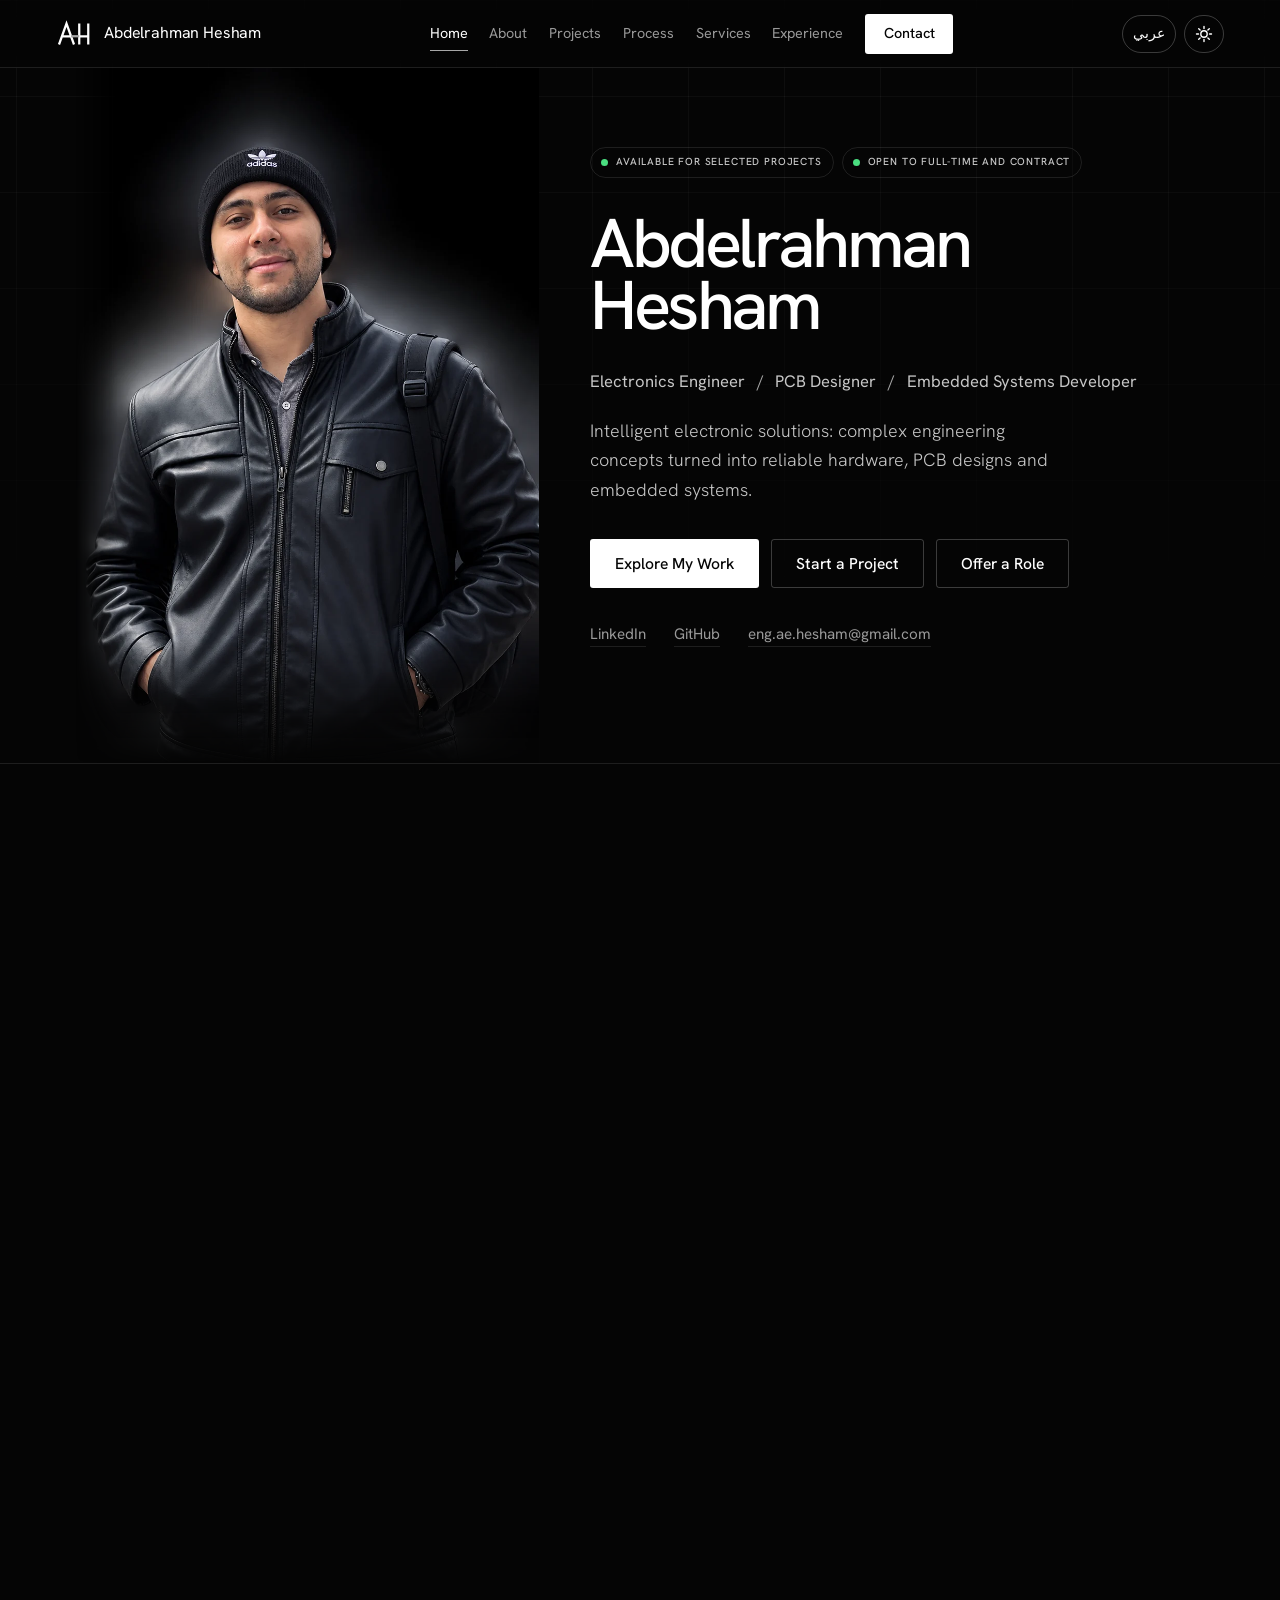
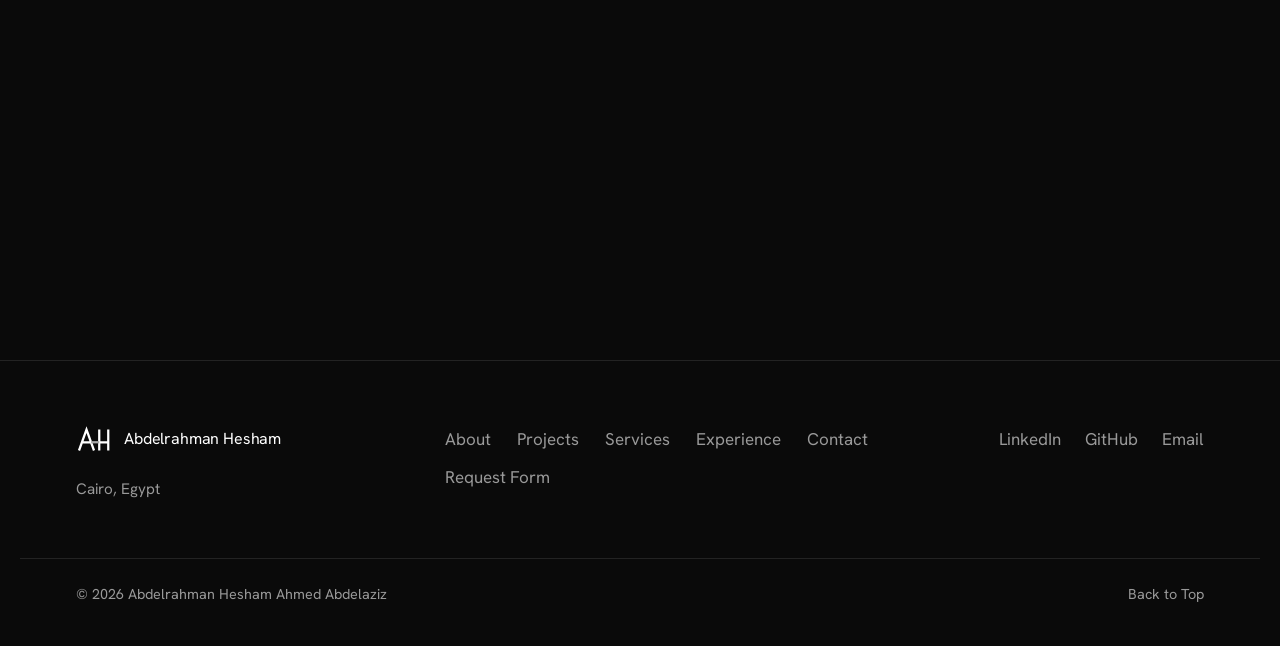
==== commit 2d6e5028: "Add files via upload" ====
--- a/index.html
+++ b/index.html
@@ -32,7 +32,6 @@
   <meta name="twitter:image" content="https://ae-hesham.github.io/og.jpg">
 
   <link rel="icon" type="image/svg+xml" href="./favicon.svg">
-  <link rel="preload" as="image" href="./images/portrait.webp" type="image/webp">
 
   <script type="application/ld+json">
   {
@@ -61,8 +60,8 @@
     ]
   }
   </script>
-  <script type="module" crossorigin src="./assets/index-CBFy5fQU.js"></script>
-  <link rel="stylesheet" crossorigin href="./assets/index-DxqEK2zh.css">
+  <script type="module" crossorigin src="./assets/index-BqIwuBVG.js"></script>
+  <link rel="stylesheet" crossorigin href="./assets/index-BLqQI-02.css">
 </head>
 <body>
   <div id="root"></div>
--- a/assets/index-BLqQI-02.css
+++ b/assets/index-BLqQI-02.css
@@ -0,0 +1 @@
+@font-face{font-family:Hanken Grotesk;font-style:normal;font-display:swap;font-weight:300;src:url(./hanken-grotesk-latin-300-normal-7Inw_u-u.woff2) format("woff2"),url(./hanken-grotesk-latin-300-normal-D6QX6NIr.woff) format("woff")}@font-face{font-family:Hanken Grotesk;font-style:normal;font-display:swap;font-weight:400;src:url(./hanken-grotesk-latin-400-normal-BG6hkEXj.woff2) format("woff2"),url(./hanken-grotesk-latin-400-normal-CjyVwvJV.woff) format("woff")}@font-face{font-family:Hanken Grotesk;font-style:normal;font-display:swap;font-weight:500;src:url(./hanken-grotesk-latin-500-normal-DrDcrrxK.woff2) format("woff2"),url(./hanken-grotesk-latin-500-normal-Bo-NxEKf.woff) format("woff")}@font-face{font-family:Hanken Grotesk;font-style:normal;font-display:swap;font-weight:600;src:url(./hanken-grotesk-latin-600-normal-CIXX6EOa.woff2) format("woff2"),url(./hanken-grotesk-latin-600-normal-NEn2C4Q3.woff) format("woff")}@font-face{font-family:IBM Plex Sans Arabic;font-style:normal;font-display:swap;font-weight:300;src:url(./ibm-plex-sans-arabic-arabic-300-normal-CbO9c89e.woff2) format("woff2"),url(./ibm-plex-sans-arabic-arabic-300-normal-D1YP2vdu.woff) format("woff")}@font-face{font-family:IBM Plex Sans Arabic;font-style:normal;font-display:swap;font-weight:400;src:url(./ibm-plex-sans-arabic-arabic-400-normal-CyU-ddYS.woff2) format("woff2"),url(./ibm-plex-sans-arabic-arabic-400-normal-EA1o-u_Q.woff) format("woff")}@font-face{font-family:IBM Plex Sans Arabic;font-style:normal;font-display:swap;font-weight:500;src:url(./ibm-plex-sans-arabic-arabic-500-normal-C4MQITzh.woff2) format("woff2"),url(./ibm-plex-sans-arabic-arabic-500-normal-DPXcppbm.woff) format("woff")}@font-face{font-family:IBM Plex Sans Arabic;font-style:normal;font-display:swap;font-weight:600;src:url(./ibm-plex-sans-arabic-arabic-600-normal-0pRdybE_.woff2) format("woff2"),url(./ibm-plex-sans-arabic-arabic-600-normal-MJZ0liF5.woff) format("woff")}:root{--bg: #050505;--bg-2: #0A0A0A;--bg-3: #101010;--bg-rgb: 5 5 5;--text: #FFFFFF;--fg: 255 255 255;--muted: #999999;--soft: #C7C7C7;--line: rgb(var(--fg) / .1);--line-2: rgb(var(--fg) / .22);--accent: #A8A8A8;--accent-soft: #EDEDED;--paper: #ECEEF2;--error: #FF9C9C;--ok: #4ADE80;--font: "Hanken Grotesk", "Helvetica Neue", Arial, sans-serif;--wrap: 1240px;--gutter: clamp(20px, 4.4vw, 56px);--nav-h: 68px;color-scheme:dark}:root[data-theme=light]{--bg: #F4F5F7;--bg-2: #FFFFFF;--bg-3: #E9ECF1;--bg-rgb: 244 245 247;--text: #0B0C0F;--fg: 11 12 15;--muted: #5A6270;--soft: #363C46;--accent: #4A4A4A;--accent-soft: #000000;--paper: #E6E9EF;--error: #B3261E;--ok: #1E9E57;color-scheme:light}:root[dir=rtl]{--origin: right;--font: "IBM Plex Sans Arabic", "Hanken Grotesk", "Segoe UI", Tahoma, Arial, sans-serif}:root[dir=rtl] body{line-height:1.85}:root[dir=rtl] *,:root[dir=rtl] *:before,:root[dir=rtl] *:after{letter-spacing:0!important}:root[dir=rtl] .display,:root[dir=rtl] h1,:root[dir=rtl] h2,:root[dir=rtl] h3{line-height:1.3}:root[dir=rtl] .hero-name{line-height:1.12}:root[dir=rtl] .status-list .availability{font-size:.74rem}:root[dir=rtl] .metrics dd{line-height:1.1}*,*:before,*:after{box-sizing:border-box}html{background:var(--bg);scroll-behavior:smooth;scroll-padding-top:calc(var(--nav-h) + 8px);-webkit-text-size-adjust:100%}@media (prefers-reduced-motion: reduce){html{scroll-behavior:auto}}body{margin:0;background:var(--bg);color:var(--text);font-family:var(--font);font-size:1.0625rem;font-weight:400;line-height:1.65;-webkit-font-smoothing:antialiased;text-rendering:optimizeLegibility}::selection{background:var(--text);color:var(--bg)}h1,h2,h3,h4,p,ul,ol,dl,dd,figure,blockquote{margin:0}ul,ol{padding:0;list-style:none}img{max-width:100%;display:block}button{font:inherit;color:inherit}a{color:inherit;text-decoration-thickness:1px;text-underline-offset:.22em}:focus-visible{outline:2px solid var(--accent);outline-offset:3px;border-radius:2px}.sr-only{position:absolute;width:1px;height:1px;margin:-1px;padding:0;overflow:hidden;clip:rect(0 0 0 0);white-space:nowrap;border:0}.skip{position:fixed;inset-inline-start:16px;top:-80px;z-index:200;background:var(--text);color:var(--bg);padding:.6rem 1rem;border-radius:4px;font-weight:600}.skip:focus{top:12px}.wrap{max-width:var(--wrap);margin-inline:auto;padding-inline:var(--gutter)}.display{font-weight:300;font-size:clamp(2.3rem,5.4vw,4.4rem);line-height:1.04;letter-spacing:-.032em;color:var(--text)}.display.big{font-size:clamp(2.6rem,7vw,6rem)}.lead{font-size:clamp(1.05rem,1.5vw,1.25rem);font-weight:300;line-height:1.6;color:var(--soft);max-width:56ch}.btn{display:inline-flex;align-items:center;justify-content:center;font-family:inherit;font-weight:500;font-size:.98rem;line-height:1;padding:1rem 1.5rem;border-radius:3px;text-decoration:none;cursor:pointer;border:1px solid transparent;min-height:48px;transition:background-color .2s,color .2s,border-color .2s,transform .2s}.btn-solid{background:var(--text);color:var(--bg)}.btn-solid:hover{background:var(--accent-soft)}.btn-ghost{background:transparent;color:var(--text);border-color:var(--line-2)}.btn-ghost:hover{border-color:var(--text)}.btn-sm{padding:.7rem 1.1rem;min-height:40px;font-size:.9rem}.btn[disabled]{opacity:.55;cursor:progress}.nav{position:fixed;inset:0 0 auto;z-index:60;height:var(--nav-h);background:rgb(var(--bg-rgb) / .72);-webkit-backdrop-filter:blur(14px);backdrop-filter:blur(14px);border-bottom:1px solid var(--line)}.nav-inner{max-width:1400px;margin-inline:auto;padding-inline:var(--gutter);height:100%;display:flex;align-items:center;justify-content:space-between;gap:24px}.logo{display:inline-flex;align-items:center;gap:12px;text-decoration:none;color:var(--text)}.logo-mark{display:inline-grid;place-items:center;line-height:0}.logo-svg{display:block}.logo-name{font-weight:400;font-size:1rem;letter-spacing:-.01em;white-space:nowrap}.logo:hover .logo-svg g{stroke:var(--accent-soft)}.nav-links ul{display:flex;align-items:center;gap:clamp(14px,1.7vw,28px)}.nav-links a:not(.btn){position:relative;display:inline-block;padding-block:8px;font-size:.9rem;font-weight:400;color:var(--muted);text-decoration:none;transition:color .2s}.nav-links a:not(.btn):after{content:"";position:absolute;inset:auto 0 2px;height:1px;background:var(--accent);transform:scaleX(0);transform-origin:var(--origin, left);transition:transform .25s}.nav-links a:not(.btn):hover,.nav-links a.is-active:not(.btn){color:var(--text)}.nav-links a:not(.btn):hover:after,.nav-links a.is-active:not(.btn):after{transform:scaleX(1)}.nav-toggle{display:none;width:44px;height:44px;background:transparent;border:1px solid var(--line-2);border-radius:50%;cursor:pointer;position:relative}.nav-toggle span{position:absolute;left:13px;right:13px;height:1px;background:var(--text);transition:transform .25s,top .25s}.nav-toggle span:first-child{top:18px}.nav-toggle span:last-child{top:25px}.nav-toggle.is-open span:first-child{top:21px;transform:rotate(45deg)}.nav-toggle.is-open span:last-child{top:21px;transform:rotate(-45deg)}@media (max-width: 1260px){.nav-toggle{display:inline-block}.nav-links{position:fixed;inset:var(--nav-h) 0 0 0;background:var(--bg);padding:28px var(--gutter) 48px;overflow-y:auto;opacity:0;visibility:hidden;transition:opacity .25s,visibility .25s}.nav-links.is-open{opacity:1;visibility:visible}.nav-links ul{flex-direction:column;align-items:stretch;gap:0}.nav-links li{border-bottom:1px solid var(--line)}.nav-links a:not(.btn){display:block;padding:18px 0;font-size:1.5rem;font-weight:300;color:var(--text)}.nav-links a:not(.btn):after{display:none}.nav-links a.is-active:not(.btn){color:var(--accent)}.nav-hire{border-bottom:0!important;padding-top:24px}.nav-hire .btn{width:100%;min-height:54px;font-size:1rem}}@media (max-width: 420px){.logo-name{display:none}}.hero{position:relative;overflow:hidden;padding-top:var(--nav-h)}.hero:before{content:"";position:absolute;inset:0;pointer-events:none;background-image:linear-gradient(to right,rgb(var(--fg) / .045) 1px,transparent 1px),linear-gradient(to bottom,rgb(var(--fg) / .045) 1px,transparent 1px);background-size:96px 96px;background-position:center top;-webkit-mask-image:linear-gradient(to bottom,#000 0,transparent 85%);mask-image:linear-gradient(to bottom,#000 0,transparent 85%)}.hero>.wrap{position:relative}.hero-grid{display:grid;align-items:end;gap:0;min-height:min(880px,calc(100svh + -0px))}.portrait{position:relative;align-self:end}.portrait img{position:relative;width:100%;max-width:640px;height:auto;margin-inline:auto;-webkit-mask-image:linear-gradient(to bottom,#000 82%,transparent 100%),linear-gradient(to right,transparent 0,#000 9%,#000 100%);-webkit-mask-composite:source-in;mask-image:linear-gradient(to bottom,#000 82%,transparent 100%),linear-gradient(to right,transparent 0,#000 9%,#000 100%);mask-composite:intersect}.hero-copy{padding-block:clamp(24px,5vw,72px)}.status-list{display:flex;flex-wrap:nowrap;gap:8px;margin-bottom:4px}.status-list .availability{white-space:nowrap;padding:6px 11px 6px 10px;gap:8px;font-size:.64rem;letter-spacing:.08em;min-width:0}@media (max-width: 460px){.status-list{flex-wrap:wrap}}.availability{display:inline-flex;align-items:center;gap:10px;padding:7px 14px 7px 12px;border:1px solid var(--line);border-radius:999px;font-size:.72rem;font-weight:500;letter-spacing:.14em;text-transform:uppercase;color:var(--soft)}.dot{width:7px;height:7px;border-radius:50%;background:#4ade80;box-shadow:0 0 #4ade8099;animation:pulse 2.4s infinite}@keyframes pulse{70%{box-shadow:0 0 0 6px #4ade8000}to{box-shadow:0 0 #4ade8000}}@media (prefers-reduced-motion: reduce){.dot{animation:none}}.hero-name{display:grid;margin:clamp(22px,3vw,34px) 0 0;font-weight:500;line-height:.9;letter-spacing:-.05em;font-size:clamp(2.7rem,5.4vw,4.9rem)}.hero-name span{display:block}.hero-title{display:flex;flex-wrap:wrap;align-items:baseline;gap:4px 0;margin:clamp(22px,2.6vw,32px) 0 20px;color:var(--soft);font-size:clamp(.98rem,1.3vw,1.12rem)}.hero-title i{font-style:normal;color:var(--accent);margin-inline:.7em}.hero-desc{max-width:46ch;font-size:clamp(1.02rem,1.4vw,1.18rem);font-weight:300;color:var(--soft)}.actions{display:flex;flex-wrap:wrap;gap:12px;margin-top:34px}.social{display:flex;flex-wrap:wrap;gap:8px 28px;margin-top:34px;font-size:.95rem}.social a{color:var(--muted);text-decoration:none;border-bottom:1px solid var(--line);padding-bottom:2px;transition:color .2s,border-color .2s}.social a:hover{color:var(--text);border-color:var(--accent)}@media (min-width: 900px){.hero-grid{grid-template-columns:minmax(0,.86fr) minmax(0,1.14fr);gap:clamp(24px,4vw,72px);min-height:0}.hero-copy{align-self:start;padding-top:12.9%;padding-bottom:0}}@media (max-width: 899px){.hero-grid{min-height:0}.portrait img{max-width:420px}.hero-copy{margin-top:-64px;position:relative;padding-top:0}.hero-name{font-size:clamp(2.5rem,12.5vw,4rem)}}.section{padding-block:clamp(72px,10vw,150px);border-top:1px solid var(--line)}.section-head{margin-bottom:clamp(36px,5vw,72px);display:grid;gap:18px;counter-increment:sec}.split-head{counter-increment:sec}.section-head:before,.split-head:before{content:counter(sec,decimal-leading-zero);display:flex;align-items:center;gap:14px;font-size:.8rem;font-weight:500;letter-spacing:.16em;color:var(--accent);font-variant-numeric:tabular-nums}.split-head:before{margin-bottom:18px}.section-head:after{content:none}main{counter-reset:sec}.section-head.row{grid-template-columns:1fr auto;align-items:end;gap:18px 24px}.section-head.row:before{grid-column:1 / -1}@media (max-width: 640px){.section-head.row{grid-template-columns:1fr;align-items:start}}.split{display:grid;gap:28px}@media (min-width: 900px){.split{grid-template-columns:minmax(0,5fr) minmax(0,7fr);gap:clamp(32px,6vw,96px)}.split-head{position:sticky;top:calc(var(--nav-h) + 40px);align-self:start}}.prose{display:grid;gap:1.2em;max-width:60ch;font-size:clamp(1.05rem,1.4vw,1.2rem);font-weight:300;color:var(--soft)}.prose p:first-child{color:var(--text);font-size:clamp(1.2rem,1.8vw,1.5rem);line-height:1.5}.facts{margin-top:56px;border-top:1px solid var(--line)}.facts>div{display:grid;gap:4px 24px;padding:16px 0;border-bottom:1px solid var(--line)}@media (min-width: 640px){.facts>div{grid-template-columns:9rem minmax(0,1fr)}}.facts dt{color:var(--muted);font-size:.92rem}.facts dd{color:var(--text)}.skills{display:grid;gap:0;border-top:1px solid var(--line)}@media (min-width: 760px){.skills{grid-template-columns:repeat(2,minmax(0,1fr))}.skill-group:nth-child(odd){border-inline-end:1px solid var(--line);padding-inline-end:40px}.skill-group:nth-child(2n){padding-inline-start:40px}}@media (min-width: 1100px){.skills{grid-template-columns:repeat(3,minmax(0,1fr))}.skill-group:nth-child(n){border-inline-end:1px solid var(--line);padding-inline:32px}.skill-group:nth-child(3n+1){padding-inline-start:0}.skill-group:nth-child(3n){border-inline-end:0;padding-inline-end:0}}.skill-group{padding-block:36px 40px;border-bottom:1px solid var(--line)}.skill-group h3{font-weight:500;font-size:1.1rem;margin-bottom:20px;display:flex;align-items:center;gap:12px}.skill-group h3:before{content:"";width:18px;height:1px;background:var(--accent)}.skill-group li{padding:7px 0;color:var(--soft);font-weight:300;border-bottom:1px solid rgb(var(--fg) / .05)}.skill-group li:last-child{border-bottom:0}.js [data-reveal]{opacity:0;transform:translateY(16px);transition:opacity .9s ease,transform .9s ease}.js [data-reveal].in{opacity:1;transform:none}@media (prefers-reduced-motion: reduce){.js [data-reveal]{opacity:1;transform:none;transition:none}}.footer{border-top:1px solid var(--line);padding-top:64px;background:var(--bg-2)}.footer-grid{display:grid;gap:36px;padding-bottom:56px}@media (min-width: 860px){.footer-grid{grid-template-columns:1.2fr 1.6fr 1fr;align-items:start}}.footer-title{margin-top:14px;color:var(--muted);font-size:.95rem}.footer-nav{display:flex;flex-wrap:wrap;gap:10px 26px}.footer-nav a,.footer-social a,.footer-base a{color:var(--muted);text-decoration:none;transition:color .2s}.footer-nav a:hover,.footer-social a:hover,.footer-base a:hover{color:var(--text)}.footer-social{display:flex;flex-wrap:wrap;gap:10px 24px}@media (min-width: 860px){.footer-social{justify-content:flex-end}}.footer-base{display:flex;flex-wrap:wrap;justify-content:space-between;gap:12px;padding-block:24px 40px;border-top:1px solid var(--line);color:var(--muted);font-size:.9rem}.fatal{max-width:640px;margin:20vh auto;padding:0 24px}.fatal h1{font-weight:300;font-size:2rem;margin-bottom:16px}.fatal p{color:var(--soft);margin-bottom:12px}.fatal code{background:var(--bg-3);padding:2px 6px;border-radius:3px}.loader{position:fixed;inset:0;z-index:300;background:var(--bg);display:grid;place-items:center;transition:opacity .6s ease,visibility .6s}.loader.is-done{opacity:0;visibility:hidden;pointer-events:none}.loader-mark{text-align:center}.loader-mark span{display:block;line-height:0;color:var(--text);animation:rise .8s ease both}.loader-mark svg{display:inline-block}.loader-mark i{display:block;height:1px;margin:16px auto 0;width:96px;background:var(--accent);transform-origin:var(--origin, left);animation:draw 1s ease both .1s}@keyframes rise{0%{opacity:0;transform:translateY(8px)}}@keyframes draw{0%{transform:scaleX(0)}}@media (prefers-reduced-motion: reduce){.loader-mark span,.loader-mark i{animation:none}.loader{transition:none}}.progress{position:fixed;inset:0 0 auto;height:2px;z-index:80;pointer-events:none}.progress-bar{height:100%;background:var(--accent);transform:scaleX(0);transform-origin:var(--origin, left)}.to-top{position:fixed;inset-inline-end:20px;bottom:20px;z-index:70;width:46px;height:46px;border-radius:50%;display:grid;place-items:center;cursor:pointer;color:var(--text);background:rgb(var(--bg-rgb) / .86);border:1px solid var(--line-2);opacity:0;visibility:hidden;transform:translateY(8px);transition:opacity .25s,transform .25s,visibility .25s,border-color .2s}.to-top.is-shown{opacity:1;visibility:visible;transform:none}.to-top:hover{border-color:var(--accent)}.filters{display:flex;flex-wrap:wrap;gap:10px;margin-bottom:36px}.filter{background:transparent;border:1px solid var(--line);border-radius:999px;color:var(--muted);padding:.55rem 1.1rem;font-size:.92rem;cursor:pointer;min-height:40px;transition:color .2s,border-color .2s,background-color .2s}.filter:hover{color:var(--text);border-color:var(--line-2)}.filter.is-on{color:var(--bg);background:var(--text);border-color:var(--text)}.carousel{--gap: 20px}.track{display:grid;grid-auto-flow:column;grid-auto-columns:calc((100% - (var(--per, 1) - 1) * var(--gap)) / var(--per, 1));gap:var(--gap);overflow-x:auto;scroll-snap-type:x mandatory;scrollbar-width:none;overscroll-behavior-x:contain;-webkit-overflow-scrolling:touch;padding-block:2px}.track::-webkit-scrollbar{display:none}.track:focus-visible{outline-offset:6px}.slide{scroll-snap-align:start;display:flex;min-width:0}.empty{padding:48px 0;color:var(--muted)}.carousel-bar{display:flex;align-items:center;justify-content:space-between;margin-top:28px}.dots{display:flex;gap:8px}.dot-btn{width:28px;height:28px;padding:0;border:0;background:transparent;cursor:pointer;position:relative}.dot-btn:after{content:"";position:absolute;inset:13px 2px;background:var(--line-2);transition:background-color .2s,inset .2s}.dot-btn.is-on:after{background:var(--accent);inset:12px 0}.arrows{display:flex;gap:10px}.arrow{width:48px;height:48px;border-radius:50%;display:grid;place-items:center;cursor:pointer;background:transparent;border:1px solid var(--line-2);color:var(--text);transition:border-color .2s,background-color .2s,opacity .2s}.arrow:hover:not(:disabled){border-color:var(--text);background:rgb(var(--fg) / .06)}.arrow:disabled{opacity:.3;cursor:default}.card{position:relative;display:flex;flex-direction:column;width:100%;background:var(--bg-2);border:1px solid var(--line);border-radius:4px;overflow:hidden;transition:border-color .3s}.card:hover{border-color:var(--line-2)}.card-media{position:relative;aspect-ratio:4 / 3;background:var(--paper);overflow:hidden}.card-media img{width:100%;height:100%;object-fit:contain;padding:14px;mix-blend-mode:multiply;transition:transform .7s cubic-bezier(.2,.7,.2,1)}.card:hover .card-media img{transform:scale(1.05)}.card-body{display:flex;flex-direction:column;gap:10px;padding:22px 22px 24px;flex:1}.card-cat{font-size:.82rem;color:var(--accent)}.card h3{font-weight:400;font-size:1.35rem;line-height:1.2;letter-spacing:-.02em}.card-sum{color:var(--soft);font-size:.96rem;font-weight:300;line-height:1.55;display:-webkit-box;-webkit-line-clamp:4;-webkit-box-orient:vertical;overflow:hidden}.card-tech{color:var(--muted);font-size:.84rem;line-height:1.5;margin-top:auto;padding-top:6px}.card-link{align-self:flex-start;margin-top:10px;font-size:.95rem;font-weight:500;color:var(--text);text-decoration:none;border-bottom:1px solid var(--line-2);padding-bottom:3px;transition:border-color .2s}.card-link:after{content:"";position:absolute;inset:0}.card:hover .card-link,.card-link:focus-visible{border-color:var(--accent)}.card:has(.card-link:focus-visible){border-color:var(--accent)}.card-link:focus-visible{outline:none}.ph{position:absolute;inset:0;background:var(--bg-3);display:grid;place-items:center}.ph svg{position:absolute;inset:0;width:100%;height:100%}.ph span{position:relative;font-weight:300;font-size:clamp(2.4rem,5vw,3.6rem);letter-spacing:-.03em;color:rgb(var(--fg) / .55)}.card-nda .nda-media{display:grid;place-items:center;align-content:center;gap:16px;color:var(--soft);background:radial-gradient(circle at 50% 40%,var(--bg-3),var(--bg) 70%),repeating-linear-gradient(0deg,rgb(var(--fg) / .03) 0 1px,transparent 1px 22px)}.badge{font-size:.72rem;letter-spacing:.14em;text-transform:uppercase;border:1px solid var(--line-2);padding:6px 12px;border-radius:999px;color:var(--soft)}.card-note{font-size:.84rem;color:var(--muted);margin-top:auto}.timeline{display:grid;gap:0;position:relative;counter-reset:none}@media (min-width: 900px){.timeline{grid-template-columns:repeat(4,minmax(0,1fr));gap:40px;padding-top:28px}.timeline:before{content:"";position:absolute;top:7px;left:0;right:0;height:1px;background:var(--line-2)}.timeline li{position:relative}.timeline li:before{content:"";position:absolute;top:-26px;inset-inline-start:0;width:9px;height:9px;border-radius:50%;background:var(--accent);box-shadow:0 0 0 5px var(--bg)}}@media (max-width: 899px){.timeline{padding-inline-start:28px;border-inline-start:1px solid var(--line-2);margin-inline-start:4px}.timeline li{position:relative;padding-bottom:40px}.timeline li:last-child{padding-bottom:0}.timeline li:before{content:"";position:absolute;top:9px;inset-inline-start:-33px;width:9px;height:9px;border-radius:50%;background:var(--accent);box-shadow:0 0 0 4px var(--bg)}}.step-no{display:block;font-size:.9rem;color:var(--muted);margin-bottom:14px;font-variant-numeric:tabular-nums}.timeline h3{font-weight:400;font-size:1.5rem;line-height:1.2;letter-spacing:-.02em;margin-bottom:12px}.timeline p{color:var(--soft);font-weight:300;max-width:34ch}.services{border-top:1px solid var(--line)}.service{display:grid;gap:22px 40px;padding-block:40px;border-bottom:1px solid var(--line);position:relative}@media (min-width: 1000px){.service{grid-template-columns:4rem minmax(0,1.25fr) minmax(0,1fr) auto;align-items:start}}@media (min-width: 640px) and (max-width: 999px){.service{grid-template-columns:4rem minmax(0,1fr)}.service-caps,.service-act{grid-column:2}}.service-no{font-size:.95rem;color:var(--muted);font-variant-numeric:tabular-nums;padding-top:8px}.service-icon{display:inline-block;color:var(--accent);margin-bottom:18px}.service h3{font-weight:300;font-size:clamp(1.7rem,3vw,2.4rem);line-height:1.1;letter-spacing:-.03em;margin-bottom:12px}.service-main p{color:var(--soft);font-weight:300;max-width:38ch}.service-caps{columns:1;padding-top:6px}.service-caps li{padding:6px 0;color:var(--soft);font-size:.97rem;font-weight:300;border-bottom:1px solid rgb(var(--fg) / .05);break-inside:avoid}.service-act{padding-top:6px}@media (max-width: 639px){.service-act .btn{width:100%}}.gallery-grid{display:grid;gap:16px;grid-template-columns:1fr}@media (min-width: 620px){.gallery-grid{grid-template-columns:repeat(2,minmax(0,1fr))}}@media (min-width: 980px){.gallery-grid{grid-template-columns:repeat(12,minmax(0,1fr))}.gallery-grid li{grid-column:span var(--span, 4)}}.tile{position:relative;display:block;width:100%;height:clamp(230px,27vw,360px);padding:0;cursor:zoom-in;background:var(--paper);border:0;border-radius:4px;overflow:hidden}.tile img{width:100%;height:100%;object-fit:contain;padding:22px 22px 40px;mix-blend-mode:multiply;transition:transform .7s cubic-bezier(.2,.7,.2,1)}.tile:hover img{transform:scale(1.04)}.tile-cap{position:absolute;left:14px;right:14px;bottom:12px;text-align:start;font-size:.8rem;color:#333}.tile:focus-visible{outline-offset:3px}.lightbox{--text: #fff;--fg: 255 255 255;--line: rgb(255 255 255 / .1);--line-2: rgb(255 255 255 / .22);color:#fff;position:fixed;inset:0;z-index:400;background:#000000ed;display:grid;place-items:center;padding:64px 16px 24px}.lb-fig{max-width:min(1200px,100%);max-height:100%;display:grid;gap:12px;justify-items:center}.lb-fig img{max-width:100%;max-height:calc(100vh - 170px);object-fit:contain;background:var(--paper);border-radius:4px;padding:14px}.lb-fig figcaption{color:var(--soft);font-size:.92rem;text-align:center}.lb-fig figcaption span{color:var(--muted);margin-inline-start:10px}.lb-btn{position:absolute;width:48px;height:48px;border-radius:50%;display:grid;place-items:center;cursor:pointer;background:#141414e6;color:var(--text);border:1px solid var(--line-2);transition:border-color .2s}.lb-btn:hover{border-color:var(--text)}.lb-close{top:14px;inset-inline-end:14px}.lb-prev{inset-inline-start:14px;top:50%;transform:translateY(-50%)}.lb-next{inset-inline-end:14px;top:50%;transform:translateY(-50%)}@media (max-width: 640px){.lb-prev,.lb-next{top:auto;bottom:14px;transform:none}}.journey{display:grid;gap:clamp(56px,8vw,104px)}.journey-group{display:grid;gap:28px 64px}@media (min-width: 900px){.journey-group{grid-template-columns:minmax(0,4fr) minmax(0,8fr)}.journey-group>h3{position:sticky;top:calc(var(--nav-h) + 32px);align-self:start}}.journey-group>h3{font-weight:300;font-size:clamp(1.5rem,2.4vw,2rem);letter-spacing:-.02em;line-height:1.15}.journey-group>ul{position:relative;display:grid;border-inline-start:1px solid var(--line-2)}.journey-group>ul>li{position:relative;display:grid;gap:6px;padding-block:0 clamp(36px,4.4vw,56px);padding-inline-start:clamp(22px,3vw,40px)}.journey-group>ul>li:last-child{padding-bottom:0}.journey-group>ul>li:before{content:"";position:absolute;inset-inline-start:-5px;top:.5em;width:9px;height:9px;border-radius:50%;background:var(--bg);border:1px solid var(--text)}.journey-group>ul>li:first-child:before{background:var(--text)}.j-date{font-size:.74rem;font-weight:500;letter-spacing:.16em;text-transform:uppercase;color:var(--muted);line-height:1.8}.j-role{font-weight:300;font-size:clamp(1.4rem,2.3vw,1.85rem);line-height:1.2;letter-spacing:-.02em}.j-org{color:var(--soft);margin-top:2px;font-size:1rem}.j-text{margin-top:12px;max-width:62ch;color:var(--soft);font-weight:300}.j-skills{display:flex;flex-wrap:wrap;gap:6px;margin-top:14px}.j-skills span{padding:3px 10px;border:1px solid var(--line);border-radius:999px;font-size:.8rem;color:var(--muted)}.quote{display:grid;gap:28px;max-width:880px}.quote blockquote{display:grid;gap:24px;animation:fadein .6s ease}@keyframes fadein{0%{opacity:0}}@media (prefers-reduced-motion: reduce){.quote blockquote{animation:none}}.stars{display:flex;gap:4px;color:var(--accent)}.quote-text{font-weight:300;font-size:clamp(1.4rem,3vw,2.2rem);line-height:1.35;letter-spacing:-.02em}.quote footer{display:flex;align-items:center;gap:14px}.quote footer img{width:44px;height:44px;border-radius:50%;object-fit:cover}.q-name{font-weight:500}.q-role{color:var(--muted);font-size:.92rem}.hire{background:var(--bg-2)}.cta{display:grid;gap:24px;justify-items:start;margin-bottom:clamp(56px,8vw,110px)}.cta .actions{margin-top:8px}.inquiry{max-width:920px;scroll-margin-top:calc(var(--nav-h) + 20px)}.form-panel{border:1px solid var(--line);border-radius:4px;background:var(--bg);padding:clamp(22px,4vw,44px)}.form-panel h3{font-weight:300;font-size:clamp(1.5rem,3vw,2rem);letter-spacing:-.02em;margin-bottom:26px}.form-panel h3:focus{outline:none}.form-panel.done{display:grid;gap:16px;justify-items:start}.form-panel.done h3{margin-bottom:0}.form-panel.done p{color:var(--soft)}.form-panel .steps{display:flex;flex-wrap:wrap;gap:8px 24px;margin-bottom:36px;padding-bottom:20px;border-bottom:1px solid var(--line);font-size:.86rem;color:var(--muted)}.form-panel .steps li{display:inline-flex;align-items:center;gap:8px}.form-panel .steps span{display:inline-grid;place-items:center;width:24px;height:24px;border-radius:50%;border:1px solid var(--line-2);font-size:.76rem}.form-panel .steps .is-now{color:var(--text)}.form-panel .steps .is-now span{background:var(--text);color:var(--bg);border-color:var(--text)}.form-panel .steps .is-past span{border-color:var(--accent);color:var(--accent)}@media (max-width: 560px){.form-panel .steps li:not(.is-now){font-size:0;gap:0}.form-panel .steps li:not(.is-now) span{font-size:.76rem}}.trap{position:absolute;width:1px;height:1px;margin:-1px;overflow:hidden;clip:rect(0 0 0 0);clip-path:inset(50%);opacity:0;pointer-events:none}fieldset.step-body{border:0;padding:0;margin:0;min-width:0}fieldset.step-body legend{padding:0}.step-body{display:grid;gap:22px}.choices{display:grid;gap:10px}@media (min-width: 700px){.choices{grid-template-columns:repeat(2,minmax(0,1fr))}}.choice{position:relative;display:grid;gap:2px;padding:16px 18px;border:1px solid var(--line);border-radius:3px;cursor:pointer;transition:border-color .2s,background-color .2s}.choice:hover{border-color:var(--line-2)}.choice input{position:absolute;opacity:0;inset:0;cursor:pointer}.choice.is-on{border-color:var(--accent);background:rgb(var(--fg) / .05)}.choice:focus-within{outline:2px solid var(--accent);outline-offset:2px}.choice-t{font-weight:500}.choice-h{color:var(--muted);font-size:.88rem}.field{display:grid;gap:8px;align-content:start}.field-row{display:grid;gap:22px}@media (min-width: 680px){.field-row{grid-template-columns:repeat(2,minmax(0,1fr))}}.field label{font-size:.92rem;color:var(--soft)}.field label em{font-style:normal;color:var(--muted)}.field input,.field select,.field textarea{width:100%;font:inherit;font-size:1rem;color:var(--text);background:var(--bg-2);border:1px solid var(--line-2);border-radius:3px;padding:.85rem .95rem;min-height:50px;transition:border-color .2s}.field textarea{resize:vertical;line-height:1.55}.field ::placeholder{color:var(--muted);opacity:.8}.field input:hover,.field select:hover,.field textarea:hover{border-color:rgb(var(--fg) / .4)}.field input:focus-visible,.field select:focus-visible,.field textarea:focus-visible{outline:2px solid var(--accent);outline-offset:1px;border-color:var(--accent)}.field [aria-invalid=true]{border-color:var(--error)}.field select{appearance:none;padding-inline-end:2.6rem;background-image:linear-gradient(45deg,transparent 50%,var(--muted) 50%),linear-gradient(135deg,var(--muted) 50%,transparent 50%);background-position:calc(100% - 21px) 54%,calc(100% - 15px) 54%;background-size:6px 6px;background-repeat:no-repeat}.field option{background:var(--bg-2);color:var(--text)}.field-err{color:var(--error);font-size:.88rem}fieldset .field-err{margin-top:12px}.privacy{color:var(--muted);font-size:.88rem}.review>div{display:grid;gap:4px 24px;padding:14px 0;border-bottom:1px solid var(--line)}@media (min-width: 640px){.review>div{grid-template-columns:12rem minmax(0,1fr)}}.review{border-top:1px solid var(--line)}.review dt{color:var(--muted);font-size:.92rem}.review dd{color:var(--text);white-space:pre-wrap;overflow-wrap:anywhere}.form-note{padding:14px 16px;border:1px solid var(--line-2);border-inline-start:3px solid var(--accent);border-radius:3px;color:var(--soft);font-size:.96rem}.form-note.is-error{border-inline-start-color:var(--error)}.form-note a{color:var(--text)}.form-nav{display:flex;justify-content:space-between;gap:12px;margin-top:36px}@media (max-width: 480px){.form-nav .btn{flex:1}}.detail{padding-top:calc(var(--nav-h) + 48px);padding-bottom:40px}.back{display:inline-block;margin-bottom:40px;color:var(--muted);text-decoration:none;border-bottom:1px solid var(--line);padding-bottom:2px}.back:hover{color:var(--text);border-color:var(--accent)}.detail-head{display:grid;gap:20px;margin-bottom:48px;max-width:920px}.detail-head .display{font-size:clamp(2.6rem,7vw,5.4rem)}.status-line{color:var(--soft);border-top:1px solid var(--line);padding-top:16px}.status-line span{color:var(--accent);margin-inline-end:8px}.detail-hero{background:var(--paper);border-radius:4px;padding:clamp(16px,4vw,48px);margin-bottom:clamp(48px,7vw,96px)}.detail-hero img{margin-inline:auto;max-height:560px;width:auto;max-width:100%;mix-blend-mode:multiply}.detail-sec{display:grid;gap:14px 48px;padding-block:34px;border-top:1px solid var(--line)}@media (min-width: 880px){.detail-sec{grid-template-columns:minmax(0,1fr) minmax(0,3fr)}}.detail-sec h2{font-weight:400;font-size:1.05rem;color:var(--muted)}.detail-sec p{max-width:64ch;font-weight:300;font-size:1.12rem;color:var(--soft)}.bullet-list li{position:relative;padding-inline-start:22px;max-width:64ch;margin-bottom:.7em;font-weight:300;font-size:1.08rem;color:var(--soft)}.bullet-list li:before{content:"";position:absolute;inset-inline-start:0;top:.78em;width:8px;height:1px;background:var(--accent)}.plain-list{columns:1}@media (min-width: 700px){.plain-list{columns:2;column-gap:40px}}.plain-list li{padding:8px 0;border-bottom:1px solid rgb(var(--fg) / .06);color:var(--soft);font-weight:300;break-inside:avoid}.detail-gallery{margin-top:clamp(40px,6vw,80px)}.detail-links{display:flex;flex-wrap:wrap;gap:12px;margin-top:40px}.related{margin-top:clamp(64px,9vw,120px)}.related h2{font-weight:300;font-size:clamp(1.6rem,3vw,2.4rem);letter-spacing:-.02em;margin-bottom:28px}.related-grid{display:grid;gap:20px}@media (min-width: 700px){.related-grid{grid-template-columns:repeat(2,minmax(0,1fr))}}@media (min-width: 1000px){.related-grid{grid-template-columns:repeat(3,minmax(0,1fr))}}.related-grid li{display:flex}.detail-cta{display:flex;flex-wrap:wrap;align-items:center;gap:14px 16px;margin-top:clamp(56px,8vw,100px);padding-block:40px;border-top:1px solid var(--line)}.detail-cta p{flex-basis:100%;font-weight:300;font-size:clamp(1.4rem,3vw,2rem);letter-spacing:-.02em}.hire-grid{display:grid;gap:clamp(36px,6vw,80px);align-items:start}@media (min-width: 960px){.hire-grid{grid-template-columns:minmax(0,1fr) minmax(0,.95fr)}}.hire .cta{margin-bottom:0}.cta-note{max-width:46ch;color:var(--muted);font-size:.95rem;padding-inline-start:14px;border-inline-start:2px solid var(--accent)}.quick{border:1px solid var(--line);border-radius:4px;background:var(--bg);padding:clamp(22px,3.4vw,38px)}.quick form{display:grid;gap:20px}.quick h3{font-weight:300;font-size:clamp(1.4rem,2.6vw,1.8rem);letter-spacing:-.02em}.quick .btn{justify-self:start}.quick-done{display:grid;gap:14px;justify-items:start}.quick-done p{color:var(--soft)}.notice{display:grid;gap:14px;justify-items:start;padding:16px 18px;border:1px solid var(--line-2);border-inline-start:3px solid var(--accent);background:rgb(var(--fg) / .05)}.notice p{color:var(--accent-soft);font-size:.95rem;line-height:1.55}.contact-page{padding-top:calc(var(--nav-h) + clamp(28px,5vw,64px));padding-bottom:clamp(64px,9vw,120px);min-height:100svh}.contact-page .back{display:inline-block;margin-bottom:clamp(28px,4vw,52px);color:var(--muted);text-decoration:none;font-size:.95rem}.contact-page .back:hover{color:var(--text)}.contact-grid{display:grid;gap:clamp(36px,6vw,88px);align-items:start}@media (min-width: 980px){.contact-grid{grid-template-columns:minmax(0,.8fr) minmax(0,1.2fr)}.contact-intro{position:sticky;top:calc(var(--nav-h) + 28px)}}.contact-intro{display:grid;gap:24px}.contact-intro .display{font-size:clamp(2.8rem,6.4vw,5.4rem)}.contact-list{display:grid;gap:0;border-top:1px solid var(--line)}.contact-list li{display:grid;gap:4px;padding:16px 0;border-bottom:1px solid var(--line)}.contact-list strong{font-weight:500}.contact-list span{color:var(--muted);font-size:.96rem}.contact-direct{color:var(--muted)}.contact-direct a{color:var(--text)}.contact-page .inquiry{max-width:none}.card-media.ico{background:var(--bg-3);display:grid;place-items:center;aspect-ratio:16 / 10}.card-media.ico svg:first-child{position:absolute;inset:0;width:100%;height:100%}.ico-glyph{position:relative;display:grid;place-items:center;width:76px;height:76px;border:1px solid var(--line-2);border-radius:50%;color:var(--accent);background:rgb(var(--bg-rgb) / .6)}.ico-glyph svg{width:34px;height:34px}.ico-no{position:absolute;inset-inline-start:18px;top:14px;font-size:.8rem;letter-spacing:.16em;color:var(--muted);font-variant-numeric:tabular-nums}.chips{display:flex;flex-wrap:wrap;gap:6px;margin-top:4px}.chips li{padding:4px 10px;border:1px solid var(--line);border-radius:999px;font-size:.82rem;color:var(--soft)}.caps{display:grid;gap:0;margin-top:4px}.caps li{padding:6px 0;padding-inline-start:16px;position:relative;font-size:.9rem;color:var(--muted);border-bottom:1px solid rgb(var(--fg) / .05)}.caps li:before{content:"";position:absolute;inset-inline-start:0;top:1.15em;width:8px;height:1px;background:var(--accent)}.caps li:last-child{border-bottom:0}button.card-link{background:none;border-top:0;border-inline:0;cursor:pointer;font:inherit;font-weight:500}.step-help{margin:-12px 0 24px;color:var(--muted);font-size:.95rem;max-width:60ch}@media (min-width: 680px){.field-row.three{grid-template-columns:minmax(0,1.4fr) minmax(0,.7fr) minmax(0,1fr)}}.metrics{display:grid;grid-template-columns:repeat(2,minmax(0,1fr));margin-top:clamp(48px,6vw,88px);border-top:1px solid var(--line)}@media (min-width: 720px){.metrics{grid-template-columns:repeat(3,minmax(0,1fr))}}@media (min-width: 1100px){.metrics{grid-template-columns:repeat(var(--cols, 6),minmax(0,1fr))}}.metrics>div{display:flex;flex-direction:column;gap:6px;padding:26px 0 30px;padding-inline-end:18px;border-bottom:1px solid var(--line);position:relative}.metrics>div:before{content:"";position:absolute;inset-inline-start:0;top:-1px;width:22px;height:2px;background:var(--accent)}@media (min-width: 1100px){.metrics>div{border-bottom:0}.metrics>div+div{padding-inline-start:22px;border-inline-start:1px solid var(--line)}.metrics>div+div:before{inset-inline-start:22px}}.metrics dd{order:-1;font-weight:300;font-size:clamp(2.3rem,3.6vw,3.3rem);line-height:1;letter-spacing:-.045em;font-variant-numeric:tabular-nums;margin:0 0 8px}.metrics dt{color:var(--text);font-size:.98rem;line-height:1.3}.metrics p{color:var(--muted);font-size:.84rem;line-height:1.45;max-width:24ch}.ph svg,.card-media.ico>svg:first-child{color:rgb(var(--fg))}.grid-line{stroke:currentColor;stroke-opacity:.05}.trace{stroke:var(--accent);stroke-opacity:.28}.trace-dot{stroke:var(--accent);stroke-opacity:.5}:root[dir=rtl] .arrow svg,:root[dir=rtl] .lb-btn svg{transform:scaleX(-1)}.theme-btn,.lang-btn{display:inline-grid;place-items:center;height:38px;min-width:38px;padding:0 10px;border:1px solid var(--line-2);border-radius:999px;background:transparent;color:var(--text);cursor:pointer;font-size:.85rem;font-weight:500;transition:border-color .2s}.theme-btn:hover,.lang-btn:hover{border-color:var(--accent)}.nav-tools{display:inline-flex;align-items:center;gap:8px}.svc-list{border-top:1px solid var(--line-2);counter-reset:svc}.svc{display:grid;gap:18px 48px;padding-block:clamp(26px,3.4vw,44px);border-bottom:1px solid var(--line)}@media (min-width: 900px){.svc{grid-template-columns:4rem minmax(0,5fr) minmax(0,5fr) auto;align-items:start}}.svc-no{font-size:.8rem;font-weight:500;letter-spacing:.16em;color:var(--muted);font-variant-numeric:tabular-nums;padding-top:.7em}.svc h3{font-weight:300;font-size:clamp(1.5rem,2.5vw,2.1rem);line-height:1.15;letter-spacing:-.02em}.svc-text{margin-top:12px;color:var(--soft);font-weight:300;max-width:46ch}.svc .caps{margin-top:0}.svc-go{align-self:start;justify-self:start;white-space:nowrap}@media (min-width: 900px){.svc-go{justify-self:end}}.expertise{margin-top:clamp(56px,7vw,96px)}.expertise-h{font-weight:300;font-size:clamp(1.4rem,2.2vw,1.8rem);letter-spacing:-.02em}.expertise-lead{margin-top:8px;color:var(--muted);max-width:56ch}.ex-table{margin-top:28px;border-top:1px solid var(--line-2)}.ex-row{display:grid;gap:10px 40px;padding-block:20px;border-bottom:1px solid var(--line)}@media (min-width: 820px){.ex-row{grid-template-columns:16rem minmax(0,1fr)}}.ex-row dt{font-weight:400;font-size:1.02rem}.ex-row dd{display:flex;flex-wrap:wrap;gap:6px 8px}.ex-row dd span{padding:3px 11px;border:1px solid var(--line);border-radius:999px;font-size:.85rem;color:var(--soft)}.metrics dd{direction:ltr;unicode-bidi:isolate;text-align:start}:root[dir=rtl] .metrics dd{text-align:right}:root[dir=rtl] .field select{background-position:21px 54%,15px 54%}.contact-eyebrow{font-size:.74rem;font-weight:500;letter-spacing:.16em;text-transform:uppercase;color:var(--muted)}:root[dir=rtl] .contact-eyebrow{letter-spacing:0;font-size:.85rem}.contact-intro .notice{margin-top:-4px}
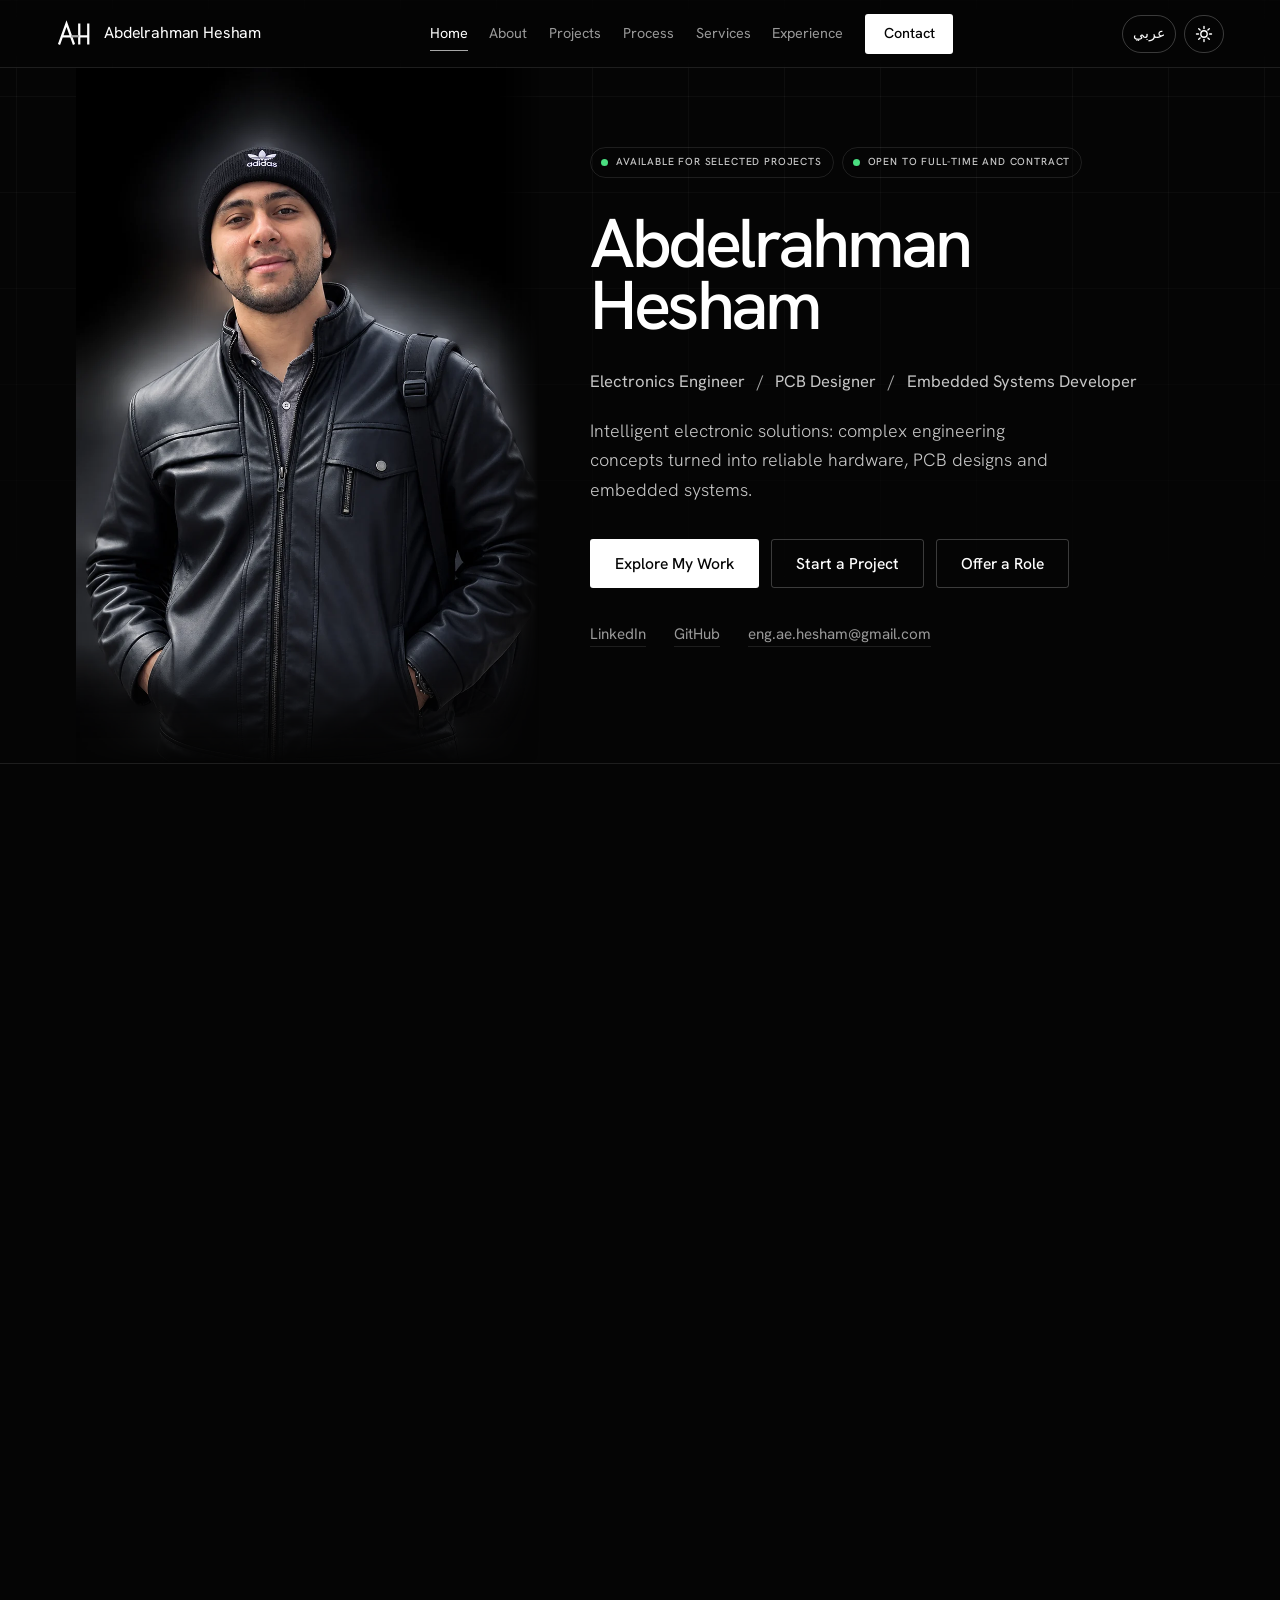
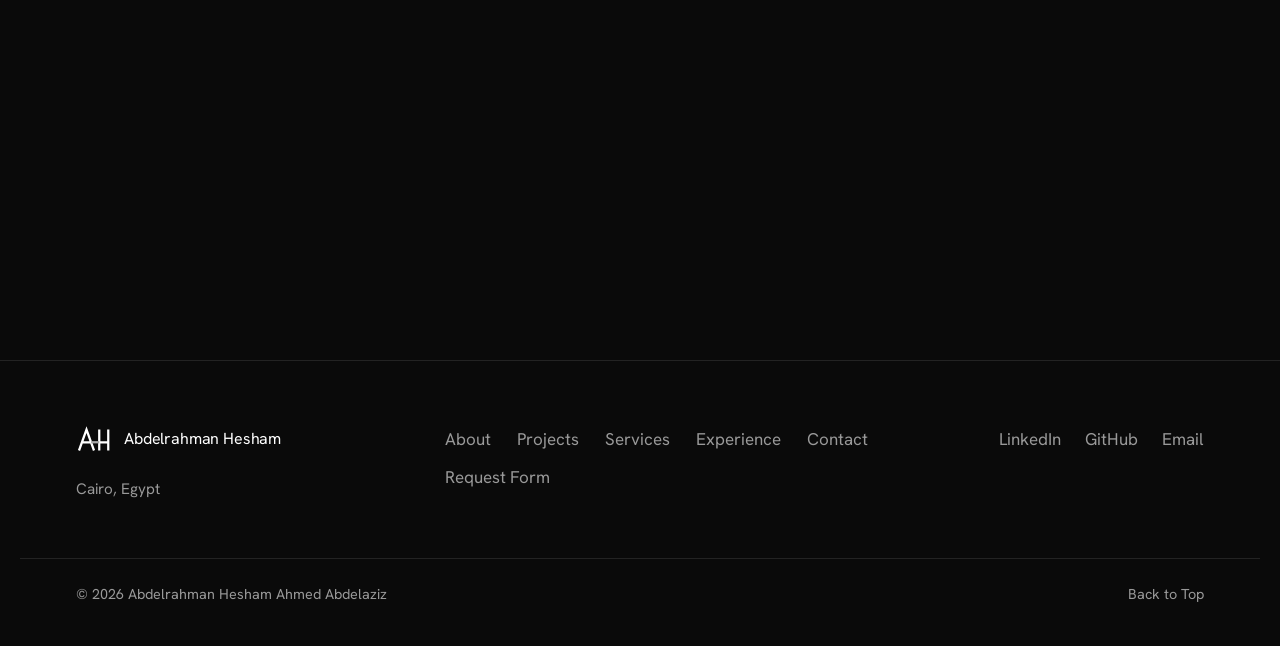
==== commit 7e2cc761: "Add files via upload" ====
--- a/index.html
+++ b/index.html
@@ -60,8 +60,8 @@
     ]
   }
   </script>
-  <script type="module" crossorigin src="./assets/index-BqIwuBVG.js"></script>
-  <link rel="stylesheet" crossorigin href="./assets/index-BLqQI-02.css">
+  <script type="module" crossorigin src="./assets/index-peJYegLQ.js"></script>
+  <link rel="stylesheet" crossorigin href="./assets/index-CnoMie8n.css">
 </head>
 <body>
   <div id="root"></div>
--- a/assets/index-CnoMie8n.css
+++ b/assets/index-CnoMie8n.css
@@ -0,0 +1 @@
+@font-face{font-family:Hanken Grotesk;font-style:normal;font-display:swap;font-weight:300;src:url(./hanken-grotesk-latin-300-normal-7Inw_u-u.woff2) format("woff2"),url(./hanken-grotesk-latin-300-normal-D6QX6NIr.woff) format("woff")}@font-face{font-family:Hanken Grotesk;font-style:normal;font-display:swap;font-weight:400;src:url(./hanken-grotesk-latin-400-normal-BG6hkEXj.woff2) format("woff2"),url(./hanken-grotesk-latin-400-normal-CjyVwvJV.woff) format("woff")}@font-face{font-family:Hanken Grotesk;font-style:normal;font-display:swap;font-weight:500;src:url(./hanken-grotesk-latin-500-normal-DrDcrrxK.woff2) format("woff2"),url(./hanken-grotesk-latin-500-normal-Bo-NxEKf.woff) format("woff")}@font-face{font-family:Hanken Grotesk;font-style:normal;font-display:swap;font-weight:600;src:url(./hanken-grotesk-latin-600-normal-CIXX6EOa.woff2) format("woff2"),url(./hanken-grotesk-latin-600-normal-NEn2C4Q3.woff) format("woff")}@font-face{font-family:IBM Plex Sans Arabic;font-style:normal;font-display:swap;font-weight:300;src:url(./ibm-plex-sans-arabic-arabic-300-normal-CbO9c89e.woff2) format("woff2"),url(./ibm-plex-sans-arabic-arabic-300-normal-D1YP2vdu.woff) format("woff")}@font-face{font-family:IBM Plex Sans Arabic;font-style:normal;font-display:swap;font-weight:400;src:url(./ibm-plex-sans-arabic-arabic-400-normal-CyU-ddYS.woff2) format("woff2"),url(./ibm-plex-sans-arabic-arabic-400-normal-EA1o-u_Q.woff) format("woff")}@font-face{font-family:IBM Plex Sans Arabic;font-style:normal;font-display:swap;font-weight:500;src:url(./ibm-plex-sans-arabic-arabic-500-normal-C4MQITzh.woff2) format("woff2"),url(./ibm-plex-sans-arabic-arabic-500-normal-DPXcppbm.woff) format("woff")}@font-face{font-family:IBM Plex Sans Arabic;font-style:normal;font-display:swap;font-weight:600;src:url(./ibm-plex-sans-arabic-arabic-600-normal-0pRdybE_.woff2) format("woff2"),url(./ibm-plex-sans-arabic-arabic-600-normal-MJZ0liF5.woff) format("woff")}:root{--bg: #050505;--bg-2: #0A0A0A;--bg-3: #101010;--bg-rgb: 5 5 5;--text: #FFFFFF;--fg: 255 255 255;--muted: #999999;--soft: #C7C7C7;--line: rgb(var(--fg) / .1);--line-2: rgb(var(--fg) / .22);--accent: #A8A8A8;--accent-soft: #EDEDED;--paper: #ECEEF2;--error: #FF9C9C;--ok: #4ADE80;--font: "Hanken Grotesk", "Helvetica Neue", Arial, sans-serif;--wrap: 1240px;--gutter: clamp(20px, 4.4vw, 56px);--nav-h: 68px;color-scheme:dark}:root[data-theme=light]{--bg: #F4F5F7;--bg-2: #FFFFFF;--bg-3: #E9ECF1;--bg-rgb: 244 245 247;--text: #0B0C0F;--fg: 11 12 15;--muted: #5A6270;--soft: #363C46;--accent: #4A4A4A;--accent-soft: #000000;--paper: #E6E9EF;--error: #B3261E;--ok: #1E9E57;color-scheme:light}:root[dir=rtl]{--origin: right;--font: "IBM Plex Sans Arabic", "Hanken Grotesk", "Segoe UI", Tahoma, Arial, sans-serif}:root[dir=rtl] body{line-height:1.85}:root[dir=rtl] *,:root[dir=rtl] *:before,:root[dir=rtl] *:after{letter-spacing:0!important}:root[dir=rtl] .display,:root[dir=rtl] h1,:root[dir=rtl] h2,:root[dir=rtl] h3{line-height:1.3}:root[dir=rtl] .hero-name{line-height:1.12}:root[dir=rtl] .status-list .availability{font-size:.74rem}:root[dir=rtl] .metrics dd{line-height:1.1}*,*:before,*:after{box-sizing:border-box}html{background:var(--bg);scroll-behavior:smooth;scroll-padding-top:calc(var(--nav-h) + 8px);-webkit-text-size-adjust:100%}@media (prefers-reduced-motion: reduce){html{scroll-behavior:auto}}body{margin:0;background:var(--bg);color:var(--text);font-family:var(--font);font-size:1.0625rem;font-weight:400;line-height:1.65;-webkit-font-smoothing:antialiased;text-rendering:optimizeLegibility}::selection{background:var(--text);color:var(--bg)}h1,h2,h3,h4,p,ul,ol,dl,dd,figure,blockquote{margin:0}ul,ol{padding:0;list-style:none}img{max-width:100%;display:block}button{font:inherit;color:inherit}a{color:inherit;text-decoration-thickness:1px;text-underline-offset:.22em}:focus-visible{outline:2px solid var(--accent);outline-offset:3px;border-radius:2px}.sr-only{position:absolute;width:1px;height:1px;margin:-1px;padding:0;overflow:hidden;clip:rect(0 0 0 0);white-space:nowrap;border:0}.skip{position:fixed;inset-inline-start:16px;top:-80px;z-index:200;background:var(--text);color:var(--bg);padding:.6rem 1rem;border-radius:4px;font-weight:600}.skip:focus{top:12px}.wrap{max-width:var(--wrap);margin-inline:auto;padding-inline:var(--gutter)}.display{font-weight:300;font-size:clamp(2.3rem,5.4vw,4.4rem);line-height:1.04;letter-spacing:-.032em;color:var(--text)}.display.big{font-size:clamp(2.6rem,7vw,6rem)}.lead{font-size:clamp(1.05rem,1.5vw,1.25rem);font-weight:300;line-height:1.6;color:var(--soft);max-width:56ch}.btn{display:inline-flex;align-items:center;justify-content:center;font-family:inherit;font-weight:500;font-size:.98rem;line-height:1;padding:1rem 1.5rem;border-radius:3px;text-decoration:none;cursor:pointer;border:1px solid transparent;min-height:48px;transition:background-color .2s,color .2s,border-color .2s,transform .2s}.btn-solid{background:var(--text);color:var(--bg)}.btn-solid:hover{background:var(--accent-soft)}.btn-ghost{background:transparent;color:var(--text);border-color:var(--line-2)}.btn-ghost:hover{border-color:var(--text)}.btn-sm{padding:.7rem 1.1rem;min-height:40px;font-size:.9rem}.btn[disabled]{opacity:.55;cursor:progress}.nav{position:fixed;inset:0 0 auto;z-index:60;height:var(--nav-h);background:rgb(var(--bg-rgb) / .72);-webkit-backdrop-filter:blur(14px);backdrop-filter:blur(14px);border-bottom:1px solid var(--line)}.nav-inner{max-width:1400px;margin-inline:auto;padding-inline:var(--gutter);height:100%;display:flex;align-items:center;justify-content:space-between;gap:24px}.logo{display:inline-flex;align-items:center;gap:12px;text-decoration:none;color:var(--text)}.logo-mark{display:inline-grid;place-items:center;line-height:0}.logo-svg{display:block}.logo-name{font-weight:400;font-size:1rem;letter-spacing:-.01em;white-space:nowrap}.logo:hover .logo-svg g{stroke:var(--accent-soft)}.nav-links ul{display:flex;align-items:center;gap:clamp(14px,1.7vw,28px)}.nav-links a:not(.btn){position:relative;display:inline-block;padding-block:8px;font-size:.9rem;font-weight:400;color:var(--muted);text-decoration:none;transition:color .2s}.nav-links a:not(.btn):after{content:"";position:absolute;inset:auto 0 2px;height:1px;background:var(--accent);transform:scaleX(0);transform-origin:var(--origin, left);transition:transform .25s}.nav-links a:not(.btn):hover,.nav-links a.is-active:not(.btn){color:var(--text)}.nav-links a:not(.btn):hover:after,.nav-links a.is-active:not(.btn):after{transform:scaleX(1)}.nav-toggle{display:none;width:44px;height:44px;background:transparent;border:1px solid var(--line-2);border-radius:50%;cursor:pointer;position:relative}.nav-toggle span{position:absolute;left:13px;right:13px;height:1px;background:var(--text);transition:transform .25s,top .25s}.nav-toggle span:first-child{top:18px}.nav-toggle span:last-child{top:25px}.nav-toggle.is-open span:first-child{top:21px;transform:rotate(45deg)}.nav-toggle.is-open span:last-child{top:21px;transform:rotate(-45deg)}@media (max-width: 1260px){.nav-toggle{display:inline-block}.nav-links{position:fixed;inset:var(--nav-h) 0 0 0;background:var(--bg);padding:28px var(--gutter) 48px;overflow-y:auto;opacity:0;visibility:hidden;transition:opacity .25s,visibility .25s}.nav-links.is-open{opacity:1;visibility:visible}.nav-links ul{flex-direction:column;align-items:stretch;gap:0}.nav-links li{border-bottom:1px solid var(--line)}.nav-links a:not(.btn){display:block;padding:18px 0;font-size:1.5rem;font-weight:300;color:var(--text)}.nav-links a:not(.btn):after{display:none}.nav-links a.is-active:not(.btn){color:var(--accent)}.nav-hire{border-bottom:0!important;padding-top:24px}.nav-hire .btn{width:100%;min-height:54px;font-size:1rem}}@media (max-width: 420px){.logo-name{display:none}}.hero{position:relative;overflow:hidden;padding-top:var(--nav-h)}.hero:before{content:"";position:absolute;inset:0;pointer-events:none;background-image:linear-gradient(to right,rgb(var(--fg) / .045) 1px,transparent 1px),linear-gradient(to bottom,rgb(var(--fg) / .045) 1px,transparent 1px);background-size:96px 96px;background-position:center top;-webkit-mask-image:linear-gradient(to bottom,#000 0,transparent 85%);mask-image:linear-gradient(to bottom,#000 0,transparent 85%)}.hero>.wrap{position:relative}.hero-grid{display:grid;align-items:end;gap:0;min-height:min(880px,calc(100svh + -0px))}.portrait{position:relative;align-self:end}.portrait img{position:relative;width:100%;max-width:640px;height:auto;margin-inline:auto;-webkit-mask-image:linear-gradient(to bottom,#000 82%,transparent 100%),linear-gradient(to left,transparent 0,#000 9%,#000 100%);-webkit-mask-composite:source-in;mask-image:linear-gradient(to bottom,#000 82%,transparent 100%),linear-gradient(to left,transparent 0,#000 9%,#000 100%);mask-composite:intersect}:root[dir=rtl] .portrait img{-webkit-mask-image:linear-gradient(to bottom,#000 82%,transparent 100%),linear-gradient(to right,transparent 0,#000 9%,#000 100%);mask-image:linear-gradient(to bottom,#000 82%,transparent 100%),linear-gradient(to right,transparent 0,#000 9%,#000 100%)}.hero-copy{padding-block:clamp(24px,5vw,72px)}.status-list{display:flex;flex-wrap:nowrap;gap:8px;margin-bottom:4px}.status-list .availability{white-space:nowrap;padding:6px 11px 6px 10px;gap:8px;font-size:.64rem;letter-spacing:.08em;min-width:0}@media (max-width: 460px){.status-list{flex-wrap:wrap}}.availability{display:inline-flex;align-items:center;gap:10px;padding:7px 14px 7px 12px;border:1px solid var(--line);border-radius:999px;font-size:.72rem;font-weight:500;letter-spacing:.14em;text-transform:uppercase;color:var(--soft)}.dot{width:7px;height:7px;border-radius:50%;background:#4ade80;box-shadow:0 0 #4ade8099;animation:pulse 2.4s infinite}@keyframes pulse{70%{box-shadow:0 0 0 6px #4ade8000}to{box-shadow:0 0 #4ade8000}}@media (prefers-reduced-motion: reduce){.dot{animation:none}}.hero-name{display:grid;margin:clamp(22px,3vw,34px) 0 0;font-weight:500;line-height:.9;letter-spacing:-.05em;font-size:clamp(2.7rem,5.4vw,4.9rem)}.hero-name span{display:block}.hero-title{display:flex;flex-wrap:wrap;align-items:baseline;gap:4px 0;margin:clamp(22px,2.6vw,32px) 0 20px;color:var(--soft);font-size:clamp(.98rem,1.3vw,1.12rem)}.hero-title i{font-style:normal;color:var(--accent);margin-inline:.7em}.hero-desc{max-width:46ch;font-size:clamp(1.02rem,1.4vw,1.18rem);font-weight:300;color:var(--soft)}.actions{display:flex;flex-wrap:wrap;gap:12px;margin-top:34px}.social{display:flex;flex-wrap:wrap;gap:8px 28px;margin-top:34px;font-size:.95rem}.social a{color:var(--muted);text-decoration:none;border-bottom:1px solid var(--line);padding-bottom:2px;transition:color .2s,border-color .2s}.social a:hover{color:var(--text);border-color:var(--accent)}@media (min-width: 900px){.hero-grid{grid-template-columns:minmax(0,.86fr) minmax(0,1.14fr);gap:clamp(24px,4vw,72px);min-height:0}.hero-copy{align-self:start;padding-top:12.9%;padding-bottom:0}}@media (max-width: 899px){.hero-grid{min-height:0}.portrait img{max-width:420px}.hero-copy{margin-top:-64px;position:relative;padding-top:0}.hero-name{font-size:clamp(2.5rem,12.5vw,4rem)}}.section{padding-block:clamp(72px,10vw,150px);border-top:1px solid var(--line)}.section-head{margin-bottom:clamp(36px,5vw,72px);display:grid;gap:18px;counter-increment:sec}.split-head{counter-increment:sec}.section-head:before,.split-head:before{content:counter(sec,decimal-leading-zero);display:flex;align-items:center;gap:14px;font-size:.8rem;font-weight:500;letter-spacing:.16em;color:var(--accent);font-variant-numeric:tabular-nums}.split-head:before{margin-bottom:18px}.section-head:after{content:none}main{counter-reset:sec}.section-head.row{grid-template-columns:1fr auto;align-items:end;gap:18px 24px}.section-head.row:before{grid-column:1 / -1}@media (max-width: 640px){.section-head.row{grid-template-columns:1fr;align-items:start}}.split{display:grid;gap:28px}@media (min-width: 900px){.split{grid-template-columns:minmax(0,5fr) minmax(0,7fr);gap:clamp(32px,6vw,96px)}.split-head{position:sticky;top:calc(var(--nav-h) + 40px);align-self:start}}.prose{display:grid;gap:1.2em;max-width:60ch;font-size:clamp(1.05rem,1.4vw,1.2rem);font-weight:300;color:var(--soft)}.prose p:first-child{color:var(--text);font-size:clamp(1.2rem,1.8vw,1.5rem);line-height:1.5}.facts{margin-top:56px;border-top:1px solid var(--line)}.facts>div{display:grid;gap:4px 24px;padding:16px 0;border-bottom:1px solid var(--line)}@media (min-width: 640px){.facts>div{grid-template-columns:9rem minmax(0,1fr)}}.facts dt{color:var(--muted);font-size:.92rem}.facts dd{color:var(--text)}.skills{display:grid;gap:0;border-top:1px solid var(--line)}@media (min-width: 760px){.skills{grid-template-columns:repeat(2,minmax(0,1fr))}.skill-group:nth-child(odd){border-inline-end:1px solid var(--line);padding-inline-end:40px}.skill-group:nth-child(2n){padding-inline-start:40px}}@media (min-width: 1100px){.skills{grid-template-columns:repeat(3,minmax(0,1fr))}.skill-group:nth-child(n){border-inline-end:1px solid var(--line);padding-inline:32px}.skill-group:nth-child(3n+1){padding-inline-start:0}.skill-group:nth-child(3n){border-inline-end:0;padding-inline-end:0}}.skill-group{padding-block:36px 40px;border-bottom:1px solid var(--line)}.skill-group h3{font-weight:500;font-size:1.1rem;margin-bottom:20px;display:flex;align-items:center;gap:12px}.skill-group h3:before{content:"";width:18px;height:1px;background:var(--accent)}.skill-group li{padding:7px 0;color:var(--soft);font-weight:300;border-bottom:1px solid rgb(var(--fg) / .05)}.skill-group li:last-child{border-bottom:0}.js [data-reveal]{opacity:0;transform:translateY(16px);transition:opacity .9s ease,transform .9s ease}.js [data-reveal].in{opacity:1;transform:none}@media (prefers-reduced-motion: reduce){.js [data-reveal]{opacity:1;transform:none;transition:none}}.footer{border-top:1px solid var(--line);padding-top:64px;background:var(--bg-2)}.footer-grid{display:grid;gap:36px;padding-bottom:56px}@media (min-width: 860px){.footer-grid{grid-template-columns:1.2fr 1.6fr 1fr;align-items:start}}.footer-title{margin-top:14px;color:var(--muted);font-size:.95rem}.footer-nav{display:flex;flex-wrap:wrap;gap:10px 26px}.footer-nav a,.footer-social a,.footer-base a{color:var(--muted);text-decoration:none;transition:color .2s}.footer-nav a:hover,.footer-social a:hover,.footer-base a:hover{color:var(--text)}.footer-social{display:flex;flex-wrap:wrap;gap:10px 24px}@media (min-width: 860px){.footer-social{justify-content:flex-end}}.footer-base{display:flex;flex-wrap:wrap;justify-content:space-between;gap:12px;padding-block:24px 40px;border-top:1px solid var(--line);color:var(--muted);font-size:.9rem}.fatal{max-width:640px;margin:20vh auto;padding:0 24px}.fatal h1{font-weight:300;font-size:2rem;margin-bottom:16px}.fatal p{color:var(--soft);margin-bottom:12px}.fatal code{background:var(--bg-3);padding:2px 6px;border-radius:3px}.loader{position:fixed;inset:0;z-index:300;background:var(--bg);display:grid;place-items:center;transition:opacity .6s ease,visibility .6s}.loader.is-done{opacity:0;visibility:hidden;pointer-events:none}.loader-mark{text-align:center}.loader-mark span{display:block;line-height:0;color:var(--text);animation:rise .8s ease both}.loader-mark svg{display:inline-block}.loader-mark i{display:block;height:1px;margin:16px auto 0;width:96px;background:var(--accent);transform-origin:var(--origin, left);animation:draw 1s ease both .1s}@keyframes rise{0%{opacity:0;transform:translateY(8px)}}@keyframes draw{0%{transform:scaleX(0)}}@media (prefers-reduced-motion: reduce){.loader-mark span,.loader-mark i{animation:none}.loader{transition:none}}.progress{position:fixed;inset:0 0 auto;height:2px;z-index:80;pointer-events:none}.progress-bar{height:100%;background:var(--accent);transform:scaleX(0);transform-origin:var(--origin, left)}.to-top{position:fixed;inset-inline-end:20px;bottom:20px;z-index:70;width:46px;height:46px;border-radius:50%;display:grid;place-items:center;cursor:pointer;color:var(--text);background:rgb(var(--bg-rgb) / .86);border:1px solid var(--line-2);opacity:0;visibility:hidden;transform:translateY(8px);transition:opacity .25s,transform .25s,visibility .25s,border-color .2s}.to-top.is-shown{opacity:1;visibility:visible;transform:none}.to-top:hover{border-color:var(--accent)}.filters{display:flex;flex-wrap:wrap;gap:10px;margin-bottom:36px}.filter{background:transparent;border:1px solid var(--line);border-radius:999px;color:var(--muted);padding:.55rem 1.1rem;font-size:.92rem;cursor:pointer;min-height:40px;transition:color .2s,border-color .2s,background-color .2s}.filter:hover{color:var(--text);border-color:var(--line-2)}.filter.is-on{color:var(--bg);background:var(--text);border-color:var(--text)}.carousel{--gap: 20px}.track{display:grid;grid-auto-flow:column;grid-auto-columns:calc((100% - (var(--per, 1) - 1) * var(--gap)) / var(--per, 1));gap:var(--gap);overflow-x:auto;scroll-snap-type:x mandatory;scrollbar-width:none;overscroll-behavior-x:contain;-webkit-overflow-scrolling:touch;padding-block:2px}.track::-webkit-scrollbar{display:none}.track:focus-visible{outline-offset:6px}.slide{scroll-snap-align:start;display:flex;min-width:0}.empty{padding:48px 0;color:var(--muted)}.carousel-bar{display:flex;align-items:center;justify-content:space-between;margin-top:28px}.dots{display:flex;gap:8px}.dot-btn{width:28px;height:28px;padding:0;border:0;background:transparent;cursor:pointer;position:relative}.dot-btn:after{content:"";position:absolute;inset:13px 2px;background:var(--line-2);transition:background-color .2s,inset .2s}.dot-btn.is-on:after{background:var(--accent);inset:12px 0}.arrows{display:flex;gap:10px}.arrow{width:48px;height:48px;border-radius:50%;display:grid;place-items:center;cursor:pointer;background:transparent;border:1px solid var(--line-2);color:var(--text);transition:border-color .2s,background-color .2s,opacity .2s}.arrow:hover:not(:disabled){border-color:var(--text);background:rgb(var(--fg) / .06)}.arrow:disabled{opacity:.3;cursor:default}.card{position:relative;display:flex;flex-direction:column;width:100%;background:var(--bg-2);border:1px solid var(--line);border-radius:4px;overflow:hidden;transition:border-color .3s}.card:hover{border-color:var(--line-2)}.card-media{position:relative;aspect-ratio:4 / 3;background:var(--paper);overflow:hidden}.card-media img{width:100%;height:100%;object-fit:contain;padding:14px;mix-blend-mode:multiply;transition:transform .7s cubic-bezier(.2,.7,.2,1)}.card:hover .card-media img{transform:scale(1.05)}.card-body{display:flex;flex-direction:column;gap:10px;padding:22px 22px 24px;flex:1}.card-cat{font-size:.82rem;color:var(--accent)}.card h3{font-weight:400;font-size:1.35rem;line-height:1.2;letter-spacing:-.02em}.card-sum{color:var(--soft);font-size:.96rem;font-weight:300;line-height:1.55;display:-webkit-box;-webkit-line-clamp:4;-webkit-box-orient:vertical;overflow:hidden}.card-tech{color:var(--muted);font-size:.84rem;line-height:1.5;margin-top:auto;padding-top:6px}.card-link{align-self:flex-start;margin-top:10px;font-size:.95rem;font-weight:500;color:var(--text);text-decoration:none;border-bottom:1px solid var(--line-2);padding-bottom:3px;transition:border-color .2s}.card-link:after{content:"";position:absolute;inset:0}.card:hover .card-link,.card-link:focus-visible{border-color:var(--accent)}.card:has(.card-link:focus-visible){border-color:var(--accent)}.card-link:focus-visible{outline:none}.ph{position:absolute;inset:0;background:var(--bg-3);display:grid;place-items:center}.ph svg{position:absolute;inset:0;width:100%;height:100%}.ph span{position:relative;font-weight:300;font-size:clamp(2.4rem,5vw,3.6rem);letter-spacing:-.03em;color:rgb(var(--fg) / .55)}.card-nda .nda-media{display:grid;place-items:center;align-content:center;gap:16px;color:var(--soft);background:radial-gradient(circle at 50% 40%,var(--bg-3),var(--bg) 70%),repeating-linear-gradient(0deg,rgb(var(--fg) / .03) 0 1px,transparent 1px 22px)}.badge{font-size:.72rem;letter-spacing:.14em;text-transform:uppercase;border:1px solid var(--line-2);padding:6px 12px;border-radius:999px;color:var(--soft)}.card-note{font-size:.84rem;color:var(--muted);margin-top:auto}.timeline{display:grid;gap:0;position:relative;counter-reset:none}@media (min-width: 900px){.timeline{grid-template-columns:repeat(4,minmax(0,1fr));gap:40px;padding-top:28px}.timeline:before{content:"";position:absolute;top:7px;left:0;right:0;height:1px;background:var(--line-2)}.timeline li{position:relative}.timeline li:before{content:"";position:absolute;top:-26px;inset-inline-start:0;width:9px;height:9px;border-radius:50%;background:var(--accent);box-shadow:0 0 0 5px var(--bg)}}@media (max-width: 899px){.timeline{padding-inline-start:28px;border-inline-start:1px solid var(--line-2);margin-inline-start:4px}.timeline li{position:relative;padding-bottom:40px}.timeline li:last-child{padding-bottom:0}.timeline li:before{content:"";position:absolute;top:9px;inset-inline-start:-33px;width:9px;height:9px;border-radius:50%;background:var(--accent);box-shadow:0 0 0 4px var(--bg)}}.step-no{display:block;font-size:.9rem;color:var(--muted);margin-bottom:14px;font-variant-numeric:tabular-nums}.timeline h3{font-weight:400;font-size:1.5rem;line-height:1.2;letter-spacing:-.02em;margin-bottom:12px}.timeline p{color:var(--soft);font-weight:300;max-width:34ch}.services{border-top:1px solid var(--line)}.service{display:grid;gap:22px 40px;padding-block:40px;border-bottom:1px solid var(--line);position:relative}@media (min-width: 1000px){.service{grid-template-columns:4rem minmax(0,1.25fr) minmax(0,1fr) auto;align-items:start}}@media (min-width: 640px) and (max-width: 999px){.service{grid-template-columns:4rem minmax(0,1fr)}.service-caps,.service-act{grid-column:2}}.service-no{font-size:.95rem;color:var(--muted);font-variant-numeric:tabular-nums;padding-top:8px}.service-icon{display:inline-block;color:var(--accent);margin-bottom:18px}.service h3{font-weight:300;font-size:clamp(1.7rem,3vw,2.4rem);line-height:1.1;letter-spacing:-.03em;margin-bottom:12px}.service-main p{color:var(--soft);font-weight:300;max-width:38ch}.service-caps{columns:1;padding-top:6px}.service-caps li{padding:6px 0;color:var(--soft);font-size:.97rem;font-weight:300;border-bottom:1px solid rgb(var(--fg) / .05);break-inside:avoid}.service-act{padding-top:6px}@media (max-width: 639px){.service-act .btn{width:100%}}.gallery-grid{display:grid;gap:16px;grid-template-columns:1fr}@media (min-width: 620px){.gallery-grid{grid-template-columns:repeat(2,minmax(0,1fr))}}@media (min-width: 980px){.gallery-grid{grid-template-columns:repeat(12,minmax(0,1fr))}.gallery-grid li{grid-column:span var(--span, 4)}}.tile{position:relative;display:block;width:100%;height:clamp(230px,27vw,360px);padding:0;cursor:zoom-in;background:var(--paper);border:0;border-radius:4px;overflow:hidden}.tile img{width:100%;height:100%;object-fit:contain;padding:22px 22px 40px;mix-blend-mode:multiply;transition:transform .7s cubic-bezier(.2,.7,.2,1)}.tile:hover img{transform:scale(1.04)}.tile-cap{position:absolute;left:14px;right:14px;bottom:12px;text-align:start;font-size:.8rem;color:#333}.tile:focus-visible{outline-offset:3px}.lightbox{--text: #fff;--fg: 255 255 255;--line: rgb(255 255 255 / .1);--line-2: rgb(255 255 255 / .22);color:#fff;position:fixed;inset:0;z-index:400;background:#000000ed;display:grid;place-items:center;padding:64px 16px 24px}.lb-fig{max-width:min(1200px,100%);max-height:100%;display:grid;gap:12px;justify-items:center}.lb-fig img{max-width:100%;max-height:calc(100vh - 170px);object-fit:contain;background:var(--paper);border-radius:4px;padding:14px}.lb-fig figcaption{color:var(--soft);font-size:.92rem;text-align:center}.lb-fig figcaption span{color:var(--muted);margin-inline-start:10px}.lb-btn{position:absolute;width:48px;height:48px;border-radius:50%;display:grid;place-items:center;cursor:pointer;background:#141414e6;color:var(--text);border:1px solid var(--line-2);transition:border-color .2s}.lb-btn:hover{border-color:var(--text)}.lb-close{top:14px;inset-inline-end:14px}.lb-prev{inset-inline-start:14px;top:50%;transform:translateY(-50%)}.lb-next{inset-inline-end:14px;top:50%;transform:translateY(-50%)}@media (max-width: 640px){.lb-prev,.lb-next{top:auto;bottom:14px;transform:none}}.journey{display:grid;gap:clamp(56px,8vw,104px)}.journey-group{display:grid;gap:28px 64px}@media (min-width: 900px){.journey-group{grid-template-columns:minmax(0,4fr) minmax(0,8fr)}.journey-group>h3{position:sticky;top:calc(var(--nav-h) + 32px);align-self:start}}.journey-group>h3{font-weight:300;font-size:clamp(1.5rem,2.4vw,2rem);letter-spacing:-.02em;line-height:1.15}.journey-group>ul{position:relative;display:grid;border-inline-start:1px solid var(--line-2)}.journey-group>ul>li{position:relative;display:grid;gap:6px;padding-block:0 clamp(36px,4.4vw,56px);padding-inline-start:clamp(22px,3vw,40px)}.journey-group>ul>li:last-child{padding-bottom:0}.journey-group>ul>li:before{content:"";position:absolute;inset-inline-start:-5px;top:.5em;width:9px;height:9px;border-radius:50%;background:var(--bg);border:1px solid var(--text)}.journey-group>ul>li:first-child:before{background:var(--text)}.j-date{font-size:.74rem;font-weight:500;letter-spacing:.16em;text-transform:uppercase;color:var(--muted);line-height:1.8}.j-role{font-weight:300;font-size:clamp(1.4rem,2.3vw,1.85rem);line-height:1.2;letter-spacing:-.02em}.j-org{color:var(--soft);margin-top:2px;font-size:1rem}.j-text{margin-top:12px;max-width:62ch;color:var(--soft);font-weight:300}.j-skills{display:flex;flex-wrap:wrap;gap:6px;margin-top:14px}.j-skills span{padding:3px 10px;border:1px solid var(--line);border-radius:999px;font-size:.8rem;color:var(--muted)}.quote{display:grid;gap:28px;max-width:880px}.quote blockquote{display:grid;gap:24px;animation:fadein .6s ease}@keyframes fadein{0%{opacity:0}}@media (prefers-reduced-motion: reduce){.quote blockquote{animation:none}}.stars{display:flex;gap:4px;color:var(--accent)}.quote-text{font-weight:300;font-size:clamp(1.4rem,3vw,2.2rem);line-height:1.35;letter-spacing:-.02em}.quote footer{display:flex;align-items:center;gap:14px}.quote footer img{width:44px;height:44px;border-radius:50%;object-fit:cover}.q-name{font-weight:500}.q-role{color:var(--muted);font-size:.92rem}.hire{background:var(--bg-2)}.cta{display:grid;gap:24px;justify-items:start;margin-bottom:clamp(56px,8vw,110px)}.cta .actions{margin-top:8px}.inquiry{max-width:920px;scroll-margin-top:calc(var(--nav-h) + 20px)}.form-panel{border:1px solid var(--line);border-radius:4px;background:var(--bg);padding:clamp(22px,4vw,44px)}.form-panel h3{font-weight:300;font-size:clamp(1.5rem,3vw,2rem);letter-spacing:-.02em;margin-bottom:26px}.form-panel h3:focus{outline:none}.form-panel.done{display:grid;gap:16px;justify-items:start}.form-panel.done h3{margin-bottom:0}.form-panel.done p{color:var(--soft)}.form-panel .steps{display:flex;flex-wrap:wrap;gap:8px 24px;margin-bottom:36px;padding-bottom:20px;border-bottom:1px solid var(--line);font-size:.86rem;color:var(--muted)}.form-panel .steps li{display:inline-flex;align-items:center;gap:8px}.form-panel .steps span{display:inline-grid;place-items:center;width:24px;height:24px;border-radius:50%;border:1px solid var(--line-2);font-size:.76rem}.form-panel .steps .is-now{color:var(--text)}.form-panel .steps .is-now span{background:var(--text);color:var(--bg);border-color:var(--text)}.form-panel .steps .is-past span{border-color:var(--accent);color:var(--accent)}@media (max-width: 560px){.form-panel .steps li:not(.is-now){font-size:0;gap:0}.form-panel .steps li:not(.is-now) span{font-size:.76rem}}.trap{position:absolute;width:1px;height:1px;margin:-1px;overflow:hidden;clip:rect(0 0 0 0);clip-path:inset(50%);opacity:0;pointer-events:none}fieldset.step-body{border:0;padding:0;margin:0;min-width:0}fieldset.step-body legend{padding:0}.step-body{display:grid;gap:22px}.choices{display:grid;gap:10px}@media (min-width: 700px){.choices{grid-template-columns:repeat(2,minmax(0,1fr))}}.choice{position:relative;display:grid;gap:2px;padding:16px 18px;border:1px solid var(--line);border-radius:3px;cursor:pointer;transition:border-color .2s,background-color .2s}.choice:hover{border-color:var(--line-2)}.choice input{position:absolute;opacity:0;inset:0;cursor:pointer}.choice.is-on{border-color:var(--accent);background:rgb(var(--fg) / .05)}.choice:focus-within{outline:2px solid var(--accent);outline-offset:2px}.choice-t{font-weight:500}.choice-h{color:var(--muted);font-size:.88rem}.field{display:grid;gap:8px;align-content:start}.field-row{display:grid;gap:22px}@media (min-width: 680px){.field-row{grid-template-columns:repeat(2,minmax(0,1fr))}}.field label{font-size:.92rem;color:var(--soft)}.field label em{font-style:normal;color:var(--muted)}.field input,.field select,.field textarea{width:100%;font:inherit;font-size:1rem;color:var(--text);background:var(--bg-2);border:1px solid var(--line-2);border-radius:3px;padding:.85rem .95rem;min-height:50px;transition:border-color .2s}.field textarea{resize:vertical;line-height:1.55}.field ::placeholder{color:var(--muted);opacity:.8}.field input:hover,.field select:hover,.field textarea:hover{border-color:rgb(var(--fg) / .4)}.field input:focus-visible,.field select:focus-visible,.field textarea:focus-visible{outline:2px solid var(--accent);outline-offset:1px;border-color:var(--accent)}.field [aria-invalid=true]{border-color:var(--error)}.field select{appearance:none;padding-inline-end:2.6rem;background-image:linear-gradient(45deg,transparent 50%,var(--muted) 50%),linear-gradient(135deg,var(--muted) 50%,transparent 50%);background-position:calc(100% - 21px) 54%,calc(100% - 15px) 54%;background-size:6px 6px;background-repeat:no-repeat}.field option{background:var(--bg-2);color:var(--text)}.field-err{color:var(--error);font-size:.88rem}fieldset .field-err{margin-top:12px}.privacy{color:var(--muted);font-size:.88rem}.review>div{display:grid;gap:4px 24px;padding:14px 0;border-bottom:1px solid var(--line)}@media (min-width: 640px){.review>div{grid-template-columns:12rem minmax(0,1fr)}}.review{border-top:1px solid var(--line)}.review dt{color:var(--muted);font-size:.92rem}.review dd{color:var(--text);white-space:pre-wrap;overflow-wrap:anywhere}.form-note{padding:14px 16px;border:1px solid var(--line-2);border-inline-start:3px solid var(--accent);border-radius:3px;color:var(--soft);font-size:.96rem}.form-note.is-error{border-inline-start-color:var(--error)}.form-note a{color:var(--text)}.form-nav{display:flex;justify-content:space-between;gap:12px;margin-top:36px}@media (max-width: 480px){.form-nav .btn{flex:1}}.detail{padding-top:calc(var(--nav-h) + 48px);padding-bottom:40px}.back{display:inline-block;margin-bottom:40px;color:var(--muted);text-decoration:none;border-bottom:1px solid var(--line);padding-bottom:2px}.back:hover{color:var(--text);border-color:var(--accent)}.detail-head{display:grid;gap:20px;margin-bottom:48px;max-width:920px}.detail-head .display{font-size:clamp(2.6rem,7vw,5.4rem)}.status-line{color:var(--soft);border-top:1px solid var(--line);padding-top:16px}.status-line span{color:var(--accent);margin-inline-end:8px}.detail-hero{background:var(--paper);border-radius:4px;padding:clamp(16px,4vw,48px);margin-bottom:clamp(48px,7vw,96px)}.detail-hero img{margin-inline:auto;max-height:560px;width:auto;max-width:100%;mix-blend-mode:multiply}.detail-sec{display:grid;gap:14px 48px;padding-block:34px;border-top:1px solid var(--line)}@media (min-width: 880px){.detail-sec{grid-template-columns:minmax(0,1fr) minmax(0,3fr)}}.detail-sec h2{font-weight:400;font-size:1.05rem;color:var(--muted)}.detail-sec p{max-width:64ch;font-weight:300;font-size:1.12rem;color:var(--soft)}.bullet-list li{position:relative;padding-inline-start:22px;max-width:64ch;margin-bottom:.7em;font-weight:300;font-size:1.08rem;color:var(--soft)}.bullet-list li:before{content:"";position:absolute;inset-inline-start:0;top:.78em;width:8px;height:1px;background:var(--accent)}.plain-list{columns:1}@media (min-width: 700px){.plain-list{columns:2;column-gap:40px}}.plain-list li{padding:8px 0;border-bottom:1px solid rgb(var(--fg) / .06);color:var(--soft);font-weight:300;break-inside:avoid}.detail-gallery{margin-top:clamp(40px,6vw,80px)}.detail-links{display:flex;flex-wrap:wrap;gap:12px;margin-top:40px}.related{margin-top:clamp(64px,9vw,120px)}.related h2{font-weight:300;font-size:clamp(1.6rem,3vw,2.4rem);letter-spacing:-.02em;margin-bottom:28px}.related-grid{display:grid;gap:20px}@media (min-width: 700px){.related-grid{grid-template-columns:repeat(2,minmax(0,1fr))}}@media (min-width: 1000px){.related-grid{grid-template-columns:repeat(3,minmax(0,1fr))}}.related-grid li{display:flex}.detail-cta{display:flex;flex-wrap:wrap;align-items:center;gap:14px 16px;margin-top:clamp(56px,8vw,100px);padding-block:40px;border-top:1px solid var(--line)}.detail-cta p{flex-basis:100%;font-weight:300;font-size:clamp(1.4rem,3vw,2rem);letter-spacing:-.02em}.hire-grid{display:grid;gap:clamp(36px,6vw,80px);align-items:start}@media (min-width: 960px){.hire-grid{grid-template-columns:minmax(0,1fr) minmax(0,.95fr)}}.hire .cta{margin-bottom:0}.cta-note{max-width:46ch;color:var(--muted);font-size:.95rem;padding-inline-start:14px;border-inline-start:2px solid var(--accent)}.quick{border:1px solid var(--line);border-radius:4px;background:var(--bg);padding:clamp(22px,3.4vw,38px)}.quick form{display:grid;gap:20px}.quick h3{font-weight:300;font-size:clamp(1.4rem,2.6vw,1.8rem);letter-spacing:-.02em}.quick .btn{justify-self:start}.quick-done{display:grid;gap:14px;justify-items:start}.quick-done p{color:var(--soft)}.notice{display:grid;gap:14px;justify-items:start;padding:16px 18px;border:1px solid var(--line-2);border-inline-start:3px solid var(--accent);background:rgb(var(--fg) / .05)}.notice p{color:var(--accent-soft);font-size:.95rem;line-height:1.55}.contact-page{padding-top:calc(var(--nav-h) + clamp(28px,5vw,64px));padding-bottom:clamp(64px,9vw,120px);min-height:100svh}.contact-page .back{display:inline-block;margin-bottom:clamp(28px,4vw,52px);color:var(--muted);text-decoration:none;font-size:.95rem}.contact-page .back:hover{color:var(--text)}.contact-grid{display:grid;gap:clamp(36px,6vw,88px);align-items:start}@media (min-width: 980px){.contact-grid{grid-template-columns:minmax(0,.8fr) minmax(0,1.2fr)}.contact-intro{position:sticky;top:calc(var(--nav-h) + 28px)}}.contact-intro{display:grid;gap:24px}.contact-intro .display{font-size:clamp(2.8rem,6.4vw,5.4rem)}.contact-list{display:grid;gap:0;border-top:1px solid var(--line)}.contact-list li{display:grid;gap:4px;padding:16px 0;border-bottom:1px solid var(--line)}.contact-list strong{font-weight:500}.contact-list span{color:var(--muted);font-size:.96rem}.contact-direct{color:var(--muted)}.contact-direct a{color:var(--text)}.contact-page .inquiry{max-width:none}.card-media.ico{background:var(--bg-3);display:grid;place-items:center;aspect-ratio:16 / 10}.card-media.ico svg:first-child{position:absolute;inset:0;width:100%;height:100%}.ico-glyph{position:relative;display:grid;place-items:center;width:76px;height:76px;border:1px solid var(--line-2);border-radius:50%;color:var(--accent);background:rgb(var(--bg-rgb) / .6)}.ico-glyph svg{width:34px;height:34px}.ico-no{position:absolute;inset-inline-start:18px;top:14px;font-size:.8rem;letter-spacing:.16em;color:var(--muted);font-variant-numeric:tabular-nums}.chips{display:flex;flex-wrap:wrap;gap:6px;margin-top:4px}.chips li{padding:4px 10px;border:1px solid var(--line);border-radius:999px;font-size:.82rem;color:var(--soft)}.caps{display:grid;gap:0;margin-top:4px}.caps li{padding:6px 0;padding-inline-start:16px;position:relative;font-size:.9rem;color:var(--muted);border-bottom:1px solid rgb(var(--fg) / .05)}.caps li:before{content:"";position:absolute;inset-inline-start:0;top:1.15em;width:8px;height:1px;background:var(--accent)}.caps li:last-child{border-bottom:0}button.card-link{background:none;border-top:0;border-inline:0;cursor:pointer;font:inherit;font-weight:500}.step-help{margin:-12px 0 24px;color:var(--muted);font-size:.95rem;max-width:60ch}@media (min-width: 680px){.field-row.three{grid-template-columns:minmax(0,1.4fr) minmax(0,.7fr) minmax(0,1fr)}}.metrics{display:grid;grid-template-columns:repeat(2,minmax(0,1fr));margin-top:clamp(48px,6vw,88px);border-top:1px solid var(--line)}@media (min-width: 720px){.metrics{grid-template-columns:repeat(3,minmax(0,1fr))}}@media (min-width: 1100px){.metrics{grid-template-columns:repeat(var(--cols, 6),minmax(0,1fr))}}.metrics>div{display:flex;flex-direction:column;gap:6px;padding:26px 0 30px;padding-inline-end:18px;border-bottom:1px solid var(--line);position:relative}.metrics>div:before{content:"";position:absolute;inset-inline-start:0;top:-1px;width:22px;height:2px;background:var(--accent)}@media (min-width: 1100px){.metrics>div{border-bottom:0}.metrics>div+div{padding-inline-start:22px;border-inline-start:1px solid var(--line)}.metrics>div+div:before{inset-inline-start:22px}}.metrics dd{order:-1;font-weight:300;font-size:clamp(2.3rem,3.6vw,3.3rem);line-height:1;letter-spacing:-.045em;font-variant-numeric:tabular-nums;margin:0 0 8px}.metrics dt{color:var(--text);font-size:.98rem;line-height:1.3}.metrics p{color:var(--muted);font-size:.84rem;line-height:1.45;max-width:24ch}.ph svg,.card-media.ico>svg:first-child{color:rgb(var(--fg))}.grid-line{stroke:currentColor;stroke-opacity:.05}.trace{stroke:var(--accent);stroke-opacity:.28}.trace-dot{stroke:var(--accent);stroke-opacity:.5}:root[dir=rtl] .arrow svg,:root[dir=rtl] .lb-btn svg{transform:scaleX(-1)}.theme-btn,.lang-btn{display:inline-grid;place-items:center;height:38px;min-width:38px;padding:0 10px;border:1px solid var(--line-2);border-radius:999px;background:transparent;color:var(--text);cursor:pointer;font-size:.85rem;font-weight:500;transition:border-color .2s}.theme-btn:hover,.lang-btn:hover{border-color:var(--accent)}.nav-tools{display:inline-flex;align-items:center;gap:8px}.svc-list{border-top:1px solid var(--line-2);counter-reset:svc}.svc{display:grid;gap:18px 48px;padding-block:clamp(26px,3.4vw,44px);border-bottom:1px solid var(--line)}@media (min-width: 900px){.svc{grid-template-columns:4rem minmax(0,5fr) minmax(0,5fr) auto;align-items:start}}.svc-no{font-size:.8rem;font-weight:500;letter-spacing:.16em;color:var(--muted);font-variant-numeric:tabular-nums;padding-top:.7em}.svc h3{font-weight:300;font-size:clamp(1.5rem,2.5vw,2.1rem);line-height:1.15;letter-spacing:-.02em}.svc-text{margin-top:12px;color:var(--soft);font-weight:300;max-width:46ch}.svc .caps{margin-top:0}.svc-go{align-self:start;justify-self:start;white-space:nowrap}@media (min-width: 900px){.svc-go{justify-self:end}}.expertise{margin-top:clamp(56px,7vw,96px)}.expertise-h{font-weight:300;font-size:clamp(1.4rem,2.2vw,1.8rem);letter-spacing:-.02em}.expertise-lead{margin-top:8px;color:var(--muted);max-width:56ch}.ex-table{margin-top:28px;border-top:1px solid var(--line-2)}.ex-row{display:grid;gap:10px 40px;padding-block:20px;border-bottom:1px solid var(--line)}@media (min-width: 820px){.ex-row{grid-template-columns:16rem minmax(0,1fr)}}.ex-row dt{font-weight:400;font-size:1.02rem}.ex-row dd{display:flex;flex-wrap:wrap;gap:6px 8px}.ex-row dd span{padding:3px 11px;border:1px solid var(--line);border-radius:999px;font-size:.85rem;color:var(--soft)}.metrics dd{direction:ltr;unicode-bidi:isolate;text-align:start}:root[dir=rtl] .metrics dd{text-align:right}:root[dir=rtl] .field select{background-position:21px 54%,15px 54%}.contact-eyebrow{font-size:.74rem;font-weight:500;letter-spacing:.16em;text-transform:uppercase;color:var(--muted)}:root[dir=rtl] .contact-eyebrow{letter-spacing:0;font-size:.85rem}.contact-intro .notice{margin-top:-4px}
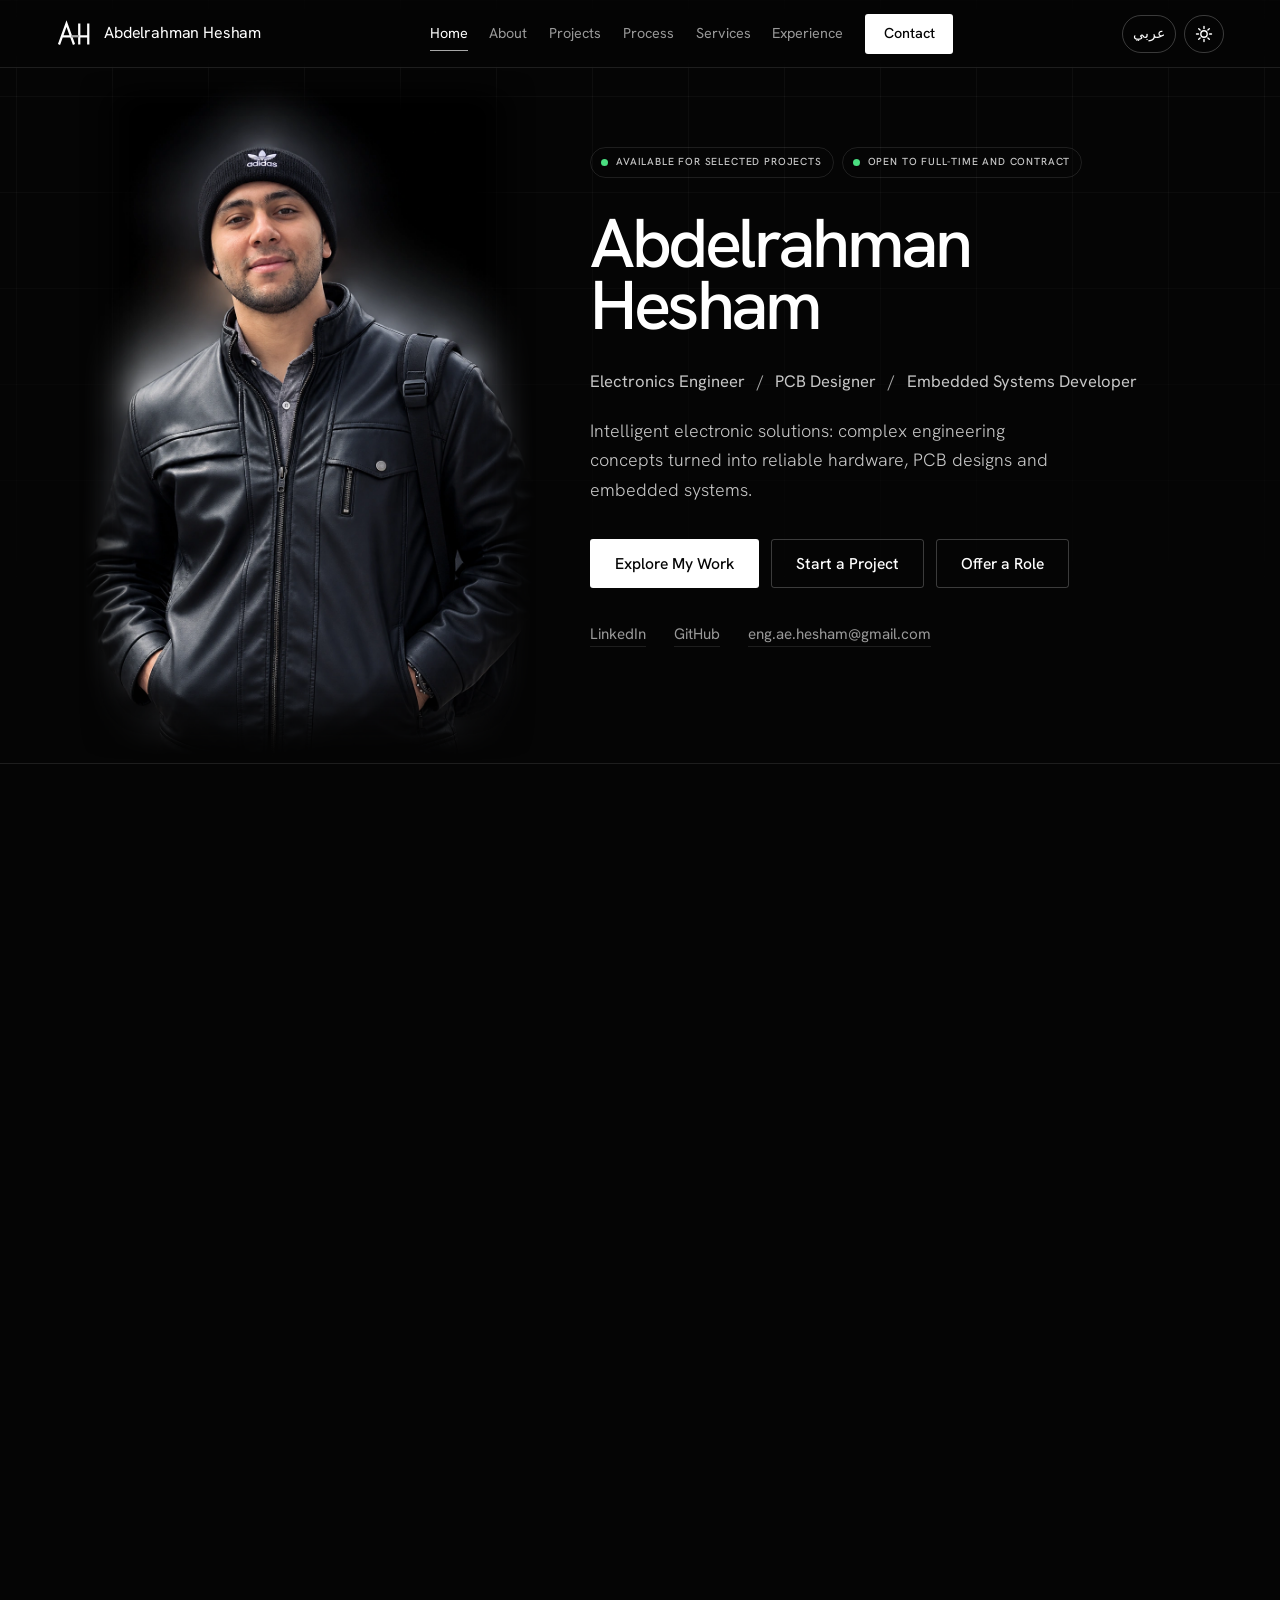
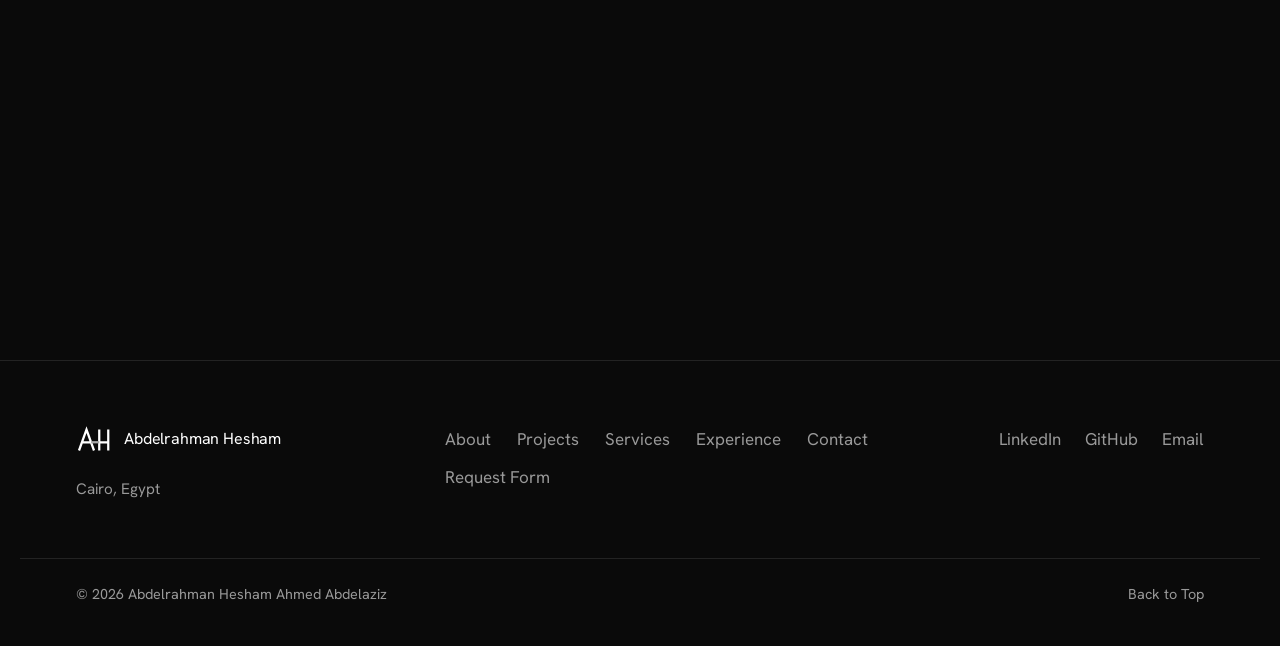
==== commit ddb44e9c: "Add files via upload" ====
--- a/index.html
+++ b/index.html
@@ -60,8 +60,8 @@
     ]
   }
   </script>
-  <script type="module" crossorigin src="./assets/index-peJYegLQ.js"></script>
-  <link rel="stylesheet" crossorigin href="./assets/index-CnoMie8n.css">
+  <script type="module" crossorigin src="./assets/index-C3ykxUIx.js"></script>
+  <link rel="stylesheet" crossorigin href="./assets/index-_wpq979C.css">
 </head>
 <body>
   <div id="root"></div>
--- a/assets/index-_wpq979C.css
+++ b/assets/index-_wpq979C.css
@@ -0,0 +1 @@
+@font-face{font-family:Hanken Grotesk;font-style:normal;font-display:swap;font-weight:300;src:url(./hanken-grotesk-latin-300-normal-7Inw_u-u.woff2) format("woff2"),url(./hanken-grotesk-latin-300-normal-D6QX6NIr.woff) format("woff")}@font-face{font-family:Hanken Grotesk;font-style:normal;font-display:swap;font-weight:400;src:url(./hanken-grotesk-latin-400-normal-BG6hkEXj.woff2) format("woff2"),url(./hanken-grotesk-latin-400-normal-CjyVwvJV.woff) format("woff")}@font-face{font-family:Hanken Grotesk;font-style:normal;font-display:swap;font-weight:500;src:url(./hanken-grotesk-latin-500-normal-DrDcrrxK.woff2) format("woff2"),url(./hanken-grotesk-latin-500-normal-Bo-NxEKf.woff) format("woff")}@font-face{font-family:Hanken Grotesk;font-style:normal;font-display:swap;font-weight:600;src:url(./hanken-grotesk-latin-600-normal-CIXX6EOa.woff2) format("woff2"),url(./hanken-grotesk-latin-600-normal-NEn2C4Q3.woff) format("woff")}@font-face{font-family:IBM Plex Sans Arabic;font-style:normal;font-display:swap;font-weight:300;src:url(./ibm-plex-sans-arabic-arabic-300-normal-CbO9c89e.woff2) format("woff2"),url(./ibm-plex-sans-arabic-arabic-300-normal-D1YP2vdu.woff) format("woff")}@font-face{font-family:IBM Plex Sans Arabic;font-style:normal;font-display:swap;font-weight:400;src:url(./ibm-plex-sans-arabic-arabic-400-normal-CyU-ddYS.woff2) format("woff2"),url(./ibm-plex-sans-arabic-arabic-400-normal-EA1o-u_Q.woff) format("woff")}@font-face{font-family:IBM Plex Sans Arabic;font-style:normal;font-display:swap;font-weight:500;src:url(./ibm-plex-sans-arabic-arabic-500-normal-C4MQITzh.woff2) format("woff2"),url(./ibm-plex-sans-arabic-arabic-500-normal-DPXcppbm.woff) format("woff")}@font-face{font-family:IBM Plex Sans Arabic;font-style:normal;font-display:swap;font-weight:600;src:url(./ibm-plex-sans-arabic-arabic-600-normal-0pRdybE_.woff2) format("woff2"),url(./ibm-plex-sans-arabic-arabic-600-normal-MJZ0liF5.woff) format("woff")}:root{--bg: #050505;--bg-2: #0A0A0A;--bg-3: #101010;--bg-rgb: 5 5 5;--text: #FFFFFF;--fg: 255 255 255;--muted: #999999;--soft: #C7C7C7;--line: rgb(var(--fg) / .1);--line-2: rgb(var(--fg) / .22);--accent: #A8A8A8;--accent-soft: #EDEDED;--paper: #ECEEF2;--error: #FF9C9C;--ok: #4ADE80;--font: "Hanken Grotesk", "Helvetica Neue", Arial, sans-serif;--wrap: 1240px;--gutter: clamp(20px, 4.4vw, 56px);--nav-h: 68px;color-scheme:dark}:root[data-theme=light]{--bg: #F4F5F7;--bg-2: #FFFFFF;--bg-3: #E9ECF1;--bg-rgb: 244 245 247;--text: #0B0C0F;--fg: 11 12 15;--muted: #5A6270;--soft: #363C46;--accent: #4A4A4A;--accent-soft: #000000;--paper: #E6E9EF;--error: #B3261E;--ok: #1E9E57;color-scheme:light}:root[dir=rtl]{--origin: right;--font: "IBM Plex Sans Arabic", "Hanken Grotesk", "Segoe UI", Tahoma, Arial, sans-serif}:root[dir=rtl] body{line-height:1.85}:root[dir=rtl] *,:root[dir=rtl] *:before,:root[dir=rtl] *:after{letter-spacing:0!important}:root[dir=rtl] .display,:root[dir=rtl] h1,:root[dir=rtl] h2,:root[dir=rtl] h3{line-height:1.3}:root[dir=rtl] .hero-name{line-height:1.12}:root[dir=rtl] .status-list .availability{font-size:.74rem}:root[dir=rtl] .metrics dd{line-height:1.1}*,*:before,*:after{box-sizing:border-box}html{background:var(--bg);scroll-behavior:smooth;scroll-padding-top:calc(var(--nav-h) + 8px);-webkit-text-size-adjust:100%}@media (prefers-reduced-motion: reduce){html{scroll-behavior:auto}}body{margin:0;background:var(--bg);color:var(--text);font-family:var(--font);font-size:1.0625rem;font-weight:400;line-height:1.65;-webkit-font-smoothing:antialiased;text-rendering:optimizeLegibility}::selection{background:var(--text);color:var(--bg)}h1,h2,h3,h4,p,ul,ol,dl,dd,figure,blockquote{margin:0}ul,ol{padding:0;list-style:none}img{max-width:100%;display:block}button{font:inherit;color:inherit}a{color:inherit;text-decoration-thickness:1px;text-underline-offset:.22em}:focus-visible{outline:2px solid var(--accent);outline-offset:3px;border-radius:2px}.sr-only{position:absolute;width:1px;height:1px;margin:-1px;padding:0;overflow:hidden;clip:rect(0 0 0 0);white-space:nowrap;border:0}.skip{position:fixed;inset-inline-start:16px;top:-80px;z-index:200;background:var(--text);color:var(--bg);padding:.6rem 1rem;border-radius:4px;font-weight:600}.skip:focus{top:12px}.wrap{max-width:var(--wrap);margin-inline:auto;padding-inline:var(--gutter)}.display{font-weight:300;font-size:clamp(2.3rem,5.4vw,4.4rem);line-height:1.04;letter-spacing:-.032em;color:var(--text)}.display.big{font-size:clamp(2.6rem,7vw,6rem)}.lead{font-size:clamp(1.05rem,1.5vw,1.25rem);font-weight:300;line-height:1.6;color:var(--soft);max-width:56ch}.btn{display:inline-flex;align-items:center;justify-content:center;font-family:inherit;font-weight:500;font-size:.98rem;line-height:1;padding:1rem 1.5rem;border-radius:3px;text-decoration:none;cursor:pointer;border:1px solid transparent;min-height:48px;transition:background-color .2s,color .2s,border-color .2s,transform .2s}.btn-solid{background:var(--text);color:var(--bg)}.btn-solid:hover{background:var(--accent-soft)}.btn-ghost{background:transparent;color:var(--text);border-color:var(--line-2)}.btn-ghost:hover{border-color:var(--text)}.btn-sm{padding:.7rem 1.1rem;min-height:40px;font-size:.9rem}.btn[disabled]{opacity:.55;cursor:progress}.nav{position:fixed;inset:0 0 auto;z-index:60;height:var(--nav-h);background:rgb(var(--bg-rgb) / .72);-webkit-backdrop-filter:blur(14px);backdrop-filter:blur(14px);border-bottom:1px solid var(--line)}.nav-inner{max-width:1400px;margin-inline:auto;padding-inline:var(--gutter);height:100%;display:flex;align-items:center;justify-content:space-between;gap:24px}.logo{display:inline-flex;align-items:center;gap:12px;text-decoration:none;color:var(--text)}.logo-mark{display:inline-grid;place-items:center;line-height:0}.logo-svg{display:block}.logo-name{font-weight:400;font-size:1rem;letter-spacing:-.01em;white-space:nowrap}.logo:hover .logo-svg g{stroke:var(--accent-soft)}.nav-links ul{display:flex;align-items:center;gap:clamp(14px,1.7vw,28px)}.nav-links a:not(.btn){position:relative;display:inline-block;padding-block:8px;font-size:.9rem;font-weight:400;color:var(--muted);text-decoration:none;transition:color .2s}.nav-links a:not(.btn):after{content:"";position:absolute;inset:auto 0 2px;height:1px;background:var(--accent);transform:scaleX(0);transform-origin:var(--origin, left);transition:transform .25s}.nav-links a:not(.btn):hover,.nav-links a.is-active:not(.btn){color:var(--text)}.nav-links a:not(.btn):hover:after,.nav-links a.is-active:not(.btn):after{transform:scaleX(1)}.nav-toggle{display:none;width:44px;height:44px;background:transparent;border:1px solid var(--line-2);border-radius:50%;cursor:pointer;position:relative}.nav-toggle span{position:absolute;left:13px;right:13px;height:1px;background:var(--text);transition:transform .25s,top .25s}.nav-toggle span:first-child{top:18px}.nav-toggle span:last-child{top:25px}.nav-toggle.is-open span:first-child{top:21px;transform:rotate(45deg)}.nav-toggle.is-open span:last-child{top:21px;transform:rotate(-45deg)}@media (max-width: 1260px){.nav-toggle{display:inline-block}.nav-links{position:fixed;inset:var(--nav-h) 0 0 0;background:var(--bg);padding:28px var(--gutter) 48px;overflow-y:auto;opacity:0;visibility:hidden;transition:opacity .25s,visibility .25s}.nav-links.is-open{opacity:1;visibility:visible}.nav-links ul{flex-direction:column;align-items:stretch;gap:0}.nav-links li{border-bottom:1px solid var(--line)}.nav-links a:not(.btn){display:block;padding:18px 0;font-size:1.5rem;font-weight:300;color:var(--text)}.nav-links a:not(.btn):after{display:none}.nav-links a.is-active:not(.btn){color:var(--accent)}.nav-hire{border-bottom:0!important;padding-top:24px}.nav-hire .btn{width:100%;min-height:54px;font-size:1rem}}@media (max-width: 420px){.logo-name{display:none}}.hero{position:relative;overflow:hidden;padding-top:var(--nav-h)}.hero:before{content:"";position:absolute;inset:0;pointer-events:none;background-image:linear-gradient(to right,rgb(var(--fg) / .045) 1px,transparent 1px),linear-gradient(to bottom,rgb(var(--fg) / .045) 1px,transparent 1px);background-size:96px 96px;background-position:center top;-webkit-mask-image:linear-gradient(to bottom,#000 0,transparent 85%);mask-image:linear-gradient(to bottom,#000 0,transparent 85%)}.hero>.wrap{position:relative}.hero-grid{display:grid;align-items:end;gap:0;min-height:min(880px,calc(100svh + -0px))}.portrait{position:relative;align-self:end}.portrait img{position:relative;width:100%;max-width:640px;height:auto;margin-inline:auto}.hero-copy{padding-block:clamp(24px,5vw,72px)}.status-list{display:flex;flex-wrap:nowrap;gap:8px;margin-bottom:4px}.status-list .availability{white-space:nowrap;padding:6px 11px 6px 10px;gap:8px;font-size:.64rem;letter-spacing:.08em;min-width:0}@media (max-width: 460px){.status-list{flex-wrap:wrap}}.availability{display:inline-flex;align-items:center;gap:10px;padding:7px 14px 7px 12px;border:1px solid var(--line);border-radius:999px;font-size:.72rem;font-weight:500;letter-spacing:.14em;text-transform:uppercase;color:var(--soft)}.dot{width:7px;height:7px;border-radius:50%;background:#4ade80;box-shadow:0 0 #4ade8099;animation:pulse 2.4s infinite}@keyframes pulse{70%{box-shadow:0 0 0 6px #4ade8000}to{box-shadow:0 0 #4ade8000}}@media (prefers-reduced-motion: reduce){.dot{animation:none}}.hero-name{display:grid;margin:clamp(22px,3vw,34px) 0 0;font-weight:500;line-height:.9;letter-spacing:-.05em;font-size:clamp(2.7rem,5.4vw,4.9rem)}.hero-name span{display:block}.hero-title{display:flex;flex-wrap:wrap;align-items:baseline;gap:4px 0;margin:clamp(22px,2.6vw,32px) 0 20px;color:var(--soft);font-size:clamp(.98rem,1.3vw,1.12rem)}.hero-title i{font-style:normal;color:var(--accent);margin-inline:.7em}.hero-desc{max-width:46ch;font-size:clamp(1.02rem,1.4vw,1.18rem);font-weight:300;color:var(--soft)}.actions{display:flex;flex-wrap:wrap;gap:12px;margin-top:34px}.social{display:flex;flex-wrap:wrap;gap:8px 28px;margin-top:34px;font-size:.95rem}.social a{color:var(--muted);text-decoration:none;border-bottom:1px solid var(--line);padding-bottom:2px;transition:color .2s,border-color .2s}.social a:hover{color:var(--text);border-color:var(--accent)}@media (min-width: 900px){.hero-grid{grid-template-columns:minmax(0,.86fr) minmax(0,1.14fr);gap:clamp(24px,4vw,72px);min-height:0}.hero-copy{align-self:start;padding-top:12.9%;padding-bottom:0}}@media (max-width: 899px){.hero-grid{min-height:0}.portrait img{max-width:420px}.hero-copy{margin-top:-64px;position:relative;padding-top:0}.hero-name{font-size:clamp(2.5rem,12.5vw,4rem)}}.section{padding-block:clamp(72px,10vw,150px);border-top:1px solid var(--line)}.section-head{margin-bottom:clamp(36px,5vw,72px);display:grid;gap:18px;counter-increment:sec}.split-head{counter-increment:sec}.section-head:before,.split-head:before{content:counter(sec,decimal-leading-zero);display:flex;align-items:center;gap:14px;font-size:.8rem;font-weight:500;letter-spacing:.16em;color:var(--accent);font-variant-numeric:tabular-nums}.split-head:before{margin-bottom:18px}.section-head:after{content:none}main{counter-reset:sec}.section-head.row{grid-template-columns:1fr auto;align-items:end;gap:18px 24px}.section-head.row:before{grid-column:1 / -1}@media (max-width: 640px){.section-head.row{grid-template-columns:1fr;align-items:start}}.split{display:grid;gap:28px}@media (min-width: 900px){.split{grid-template-columns:minmax(0,5fr) minmax(0,7fr);gap:clamp(32px,6vw,96px)}.split-head{position:sticky;top:calc(var(--nav-h) + 40px);align-self:start}}.prose{display:grid;gap:1.2em;max-width:60ch;font-size:clamp(1.05rem,1.4vw,1.2rem);font-weight:300;color:var(--soft)}.prose p:first-child{color:var(--text);font-size:clamp(1.2rem,1.8vw,1.5rem);line-height:1.5}.facts{margin-top:56px;border-top:1px solid var(--line)}.facts>div{display:grid;gap:4px 24px;padding:16px 0;border-bottom:1px solid var(--line)}@media (min-width: 640px){.facts>div{grid-template-columns:9rem minmax(0,1fr)}}.facts dt{color:var(--muted);font-size:.92rem}.facts dd{color:var(--text)}.skills{display:grid;gap:0;border-top:1px solid var(--line)}@media (min-width: 760px){.skills{grid-template-columns:repeat(2,minmax(0,1fr))}.skill-group:nth-child(odd){border-inline-end:1px solid var(--line);padding-inline-end:40px}.skill-group:nth-child(2n){padding-inline-start:40px}}@media (min-width: 1100px){.skills{grid-template-columns:repeat(3,minmax(0,1fr))}.skill-group:nth-child(n){border-inline-end:1px solid var(--line);padding-inline:32px}.skill-group:nth-child(3n+1){padding-inline-start:0}.skill-group:nth-child(3n){border-inline-end:0;padding-inline-end:0}}.skill-group{padding-block:36px 40px;border-bottom:1px solid var(--line)}.skill-group h3{font-weight:500;font-size:1.1rem;margin-bottom:20px;display:flex;align-items:center;gap:12px}.skill-group h3:before{content:"";width:18px;height:1px;background:var(--accent)}.skill-group li{padding:7px 0;color:var(--soft);font-weight:300;border-bottom:1px solid rgb(var(--fg) / .05)}.skill-group li:last-child{border-bottom:0}.js [data-reveal]{opacity:0;transform:translateY(16px);transition:opacity .9s ease,transform .9s ease}.js [data-reveal].in{opacity:1;transform:none}@media (prefers-reduced-motion: reduce){.js [data-reveal]{opacity:1;transform:none;transition:none}}.footer{border-top:1px solid var(--line);padding-top:64px;background:var(--bg-2)}.footer-grid{display:grid;gap:36px;padding-bottom:56px}@media (min-width: 860px){.footer-grid{grid-template-columns:1.2fr 1.6fr 1fr;align-items:start}}.footer-title{margin-top:14px;color:var(--muted);font-size:.95rem}.footer-nav{display:flex;flex-wrap:wrap;gap:10px 26px}.footer-nav a,.footer-social a,.footer-base a{color:var(--muted);text-decoration:none;transition:color .2s}.footer-nav a:hover,.footer-social a:hover,.footer-base a:hover{color:var(--text)}.footer-social{display:flex;flex-wrap:wrap;gap:10px 24px}@media (min-width: 860px){.footer-social{justify-content:flex-end}}.footer-base{display:flex;flex-wrap:wrap;justify-content:space-between;gap:12px;padding-block:24px 40px;border-top:1px solid var(--line);color:var(--muted);font-size:.9rem}.fatal{max-width:640px;margin:20vh auto;padding:0 24px}.fatal h1{font-weight:300;font-size:2rem;margin-bottom:16px}.fatal p{color:var(--soft);margin-bottom:12px}.fatal code{background:var(--bg-3);padding:2px 6px;border-radius:3px}.loader{position:fixed;inset:0;z-index:300;background:var(--bg);display:grid;place-items:center;transition:opacity .6s ease,visibility .6s}.loader.is-done{opacity:0;visibility:hidden;pointer-events:none}.loader-mark{text-align:center}.loader-mark span{display:block;line-height:0;color:var(--text);animation:rise .8s ease both}.loader-mark svg{display:inline-block}.loader-mark i{display:block;height:1px;margin:16px auto 0;width:96px;background:var(--accent);transform-origin:var(--origin, left);animation:draw 1s ease both .1s}@keyframes rise{0%{opacity:0;transform:translateY(8px)}}@keyframes draw{0%{transform:scaleX(0)}}@media (prefers-reduced-motion: reduce){.loader-mark span,.loader-mark i{animation:none}.loader{transition:none}}.progress{position:fixed;inset:0 0 auto;height:2px;z-index:80;pointer-events:none}.progress-bar{height:100%;background:var(--accent);transform:scaleX(0);transform-origin:var(--origin, left)}.to-top{position:fixed;inset-inline-end:20px;bottom:20px;z-index:70;width:46px;height:46px;border-radius:50%;display:grid;place-items:center;cursor:pointer;color:var(--text);background:rgb(var(--bg-rgb) / .86);border:1px solid var(--line-2);opacity:0;visibility:hidden;transform:translateY(8px);transition:opacity .25s,transform .25s,visibility .25s,border-color .2s}.to-top.is-shown{opacity:1;visibility:visible;transform:none}.to-top:hover{border-color:var(--accent)}.filters{display:flex;flex-wrap:wrap;gap:10px;margin-bottom:36px}.filter{background:transparent;border:1px solid var(--line);border-radius:999px;color:var(--muted);padding:.55rem 1.1rem;font-size:.92rem;cursor:pointer;min-height:40px;transition:color .2s,border-color .2s,background-color .2s}.filter:hover{color:var(--text);border-color:var(--line-2)}.filter.is-on{color:var(--bg);background:var(--text);border-color:var(--text)}.carousel{--gap: 20px}.track{display:grid;grid-auto-flow:column;grid-auto-columns:calc((100% - (var(--per, 1) - 1) * var(--gap)) / var(--per, 1));gap:var(--gap);overflow-x:auto;scroll-snap-type:x mandatory;scrollbar-width:none;overscroll-behavior-x:contain;-webkit-overflow-scrolling:touch;padding-block:2px}.track::-webkit-scrollbar{display:none}.track:focus-visible{outline-offset:6px}.slide{scroll-snap-align:start;display:flex;min-width:0}.empty{padding:48px 0;color:var(--muted)}.carousel-bar{display:flex;align-items:center;justify-content:space-between;margin-top:28px}.dots{display:flex;gap:8px}.dot-btn{width:28px;height:28px;padding:0;border:0;background:transparent;cursor:pointer;position:relative}.dot-btn:after{content:"";position:absolute;inset:13px 2px;background:var(--line-2);transition:background-color .2s,inset .2s}.dot-btn.is-on:after{background:var(--accent);inset:12px 0}.arrows{display:flex;gap:10px}.arrow{width:48px;height:48px;border-radius:50%;display:grid;place-items:center;cursor:pointer;background:transparent;border:1px solid var(--line-2);color:var(--text);transition:border-color .2s,background-color .2s,opacity .2s}.arrow:hover:not(:disabled){border-color:var(--text);background:rgb(var(--fg) / .06)}.arrow:disabled{opacity:.3;cursor:default}.card{position:relative;display:flex;flex-direction:column;width:100%;background:var(--bg-2);border:1px solid var(--line);border-radius:4px;overflow:hidden;transition:border-color .3s}.card:hover{border-color:var(--line-2)}.card-media{position:relative;aspect-ratio:4 / 3;background:var(--paper);overflow:hidden}.card-media img{width:100%;height:100%;object-fit:contain;padding:14px;mix-blend-mode:multiply;transition:transform .7s cubic-bezier(.2,.7,.2,1)}.card:hover .card-media img{transform:scale(1.05)}.card-body{display:flex;flex-direction:column;gap:10px;padding:22px 22px 24px;flex:1}.card-cat{font-size:.82rem;color:var(--accent)}.card h3{font-weight:400;font-size:1.35rem;line-height:1.2;letter-spacing:-.02em}.card-sum{color:var(--soft);font-size:.96rem;font-weight:300;line-height:1.55;display:-webkit-box;-webkit-line-clamp:4;-webkit-box-orient:vertical;overflow:hidden}.card-tech{color:var(--muted);font-size:.84rem;line-height:1.5;margin-top:auto;padding-top:6px}.card-link{align-self:flex-start;margin-top:10px;font-size:.95rem;font-weight:500;color:var(--text);text-decoration:none;border-bottom:1px solid var(--line-2);padding-bottom:3px;transition:border-color .2s}.card-link:after{content:"";position:absolute;inset:0}.card:hover .card-link,.card-link:focus-visible{border-color:var(--accent)}.card:has(.card-link:focus-visible){border-color:var(--accent)}.card-link:focus-visible{outline:none}.ph{position:absolute;inset:0;background:var(--bg-3);display:grid;place-items:center}.ph svg{position:absolute;inset:0;width:100%;height:100%}.ph span{position:relative;font-weight:300;font-size:clamp(2.4rem,5vw,3.6rem);letter-spacing:-.03em;color:rgb(var(--fg) / .55)}.card-nda .nda-media{display:grid;place-items:center;align-content:center;gap:16px;color:var(--soft);background:radial-gradient(circle at 50% 40%,var(--bg-3),var(--bg) 70%),repeating-linear-gradient(0deg,rgb(var(--fg) / .03) 0 1px,transparent 1px 22px)}.badge{font-size:.72rem;letter-spacing:.14em;text-transform:uppercase;border:1px solid var(--line-2);padding:6px 12px;border-radius:999px;color:var(--soft)}.card-note{font-size:.84rem;color:var(--muted);margin-top:auto}.timeline{display:grid;gap:0;position:relative;counter-reset:none}@media (min-width: 900px){.timeline{grid-template-columns:repeat(4,minmax(0,1fr));gap:40px;padding-top:28px}.timeline:before{content:"";position:absolute;top:7px;left:0;right:0;height:1px;background:var(--line-2)}.timeline li{position:relative}.timeline li:before{content:"";position:absolute;top:-26px;inset-inline-start:0;width:9px;height:9px;border-radius:50%;background:var(--accent);box-shadow:0 0 0 5px var(--bg)}}@media (max-width: 899px){.timeline{padding-inline-start:28px;border-inline-start:1px solid var(--line-2);margin-inline-start:4px}.timeline li{position:relative;padding-bottom:40px}.timeline li:last-child{padding-bottom:0}.timeline li:before{content:"";position:absolute;top:9px;inset-inline-start:-33px;width:9px;height:9px;border-radius:50%;background:var(--accent);box-shadow:0 0 0 4px var(--bg)}}.step-no{display:block;font-size:.9rem;color:var(--muted);margin-bottom:14px;font-variant-numeric:tabular-nums}.timeline h3{font-weight:400;font-size:1.5rem;line-height:1.2;letter-spacing:-.02em;margin-bottom:12px}.timeline p{color:var(--soft);font-weight:300;max-width:34ch}.services{border-top:1px solid var(--line)}.service{display:grid;gap:22px 40px;padding-block:40px;border-bottom:1px solid var(--line);position:relative}@media (min-width: 1000px){.service{grid-template-columns:4rem minmax(0,1.25fr) minmax(0,1fr) auto;align-items:start}}@media (min-width: 640px) and (max-width: 999px){.service{grid-template-columns:4rem minmax(0,1fr)}.service-caps,.service-act{grid-column:2}}.service-no{font-size:.95rem;color:var(--muted);font-variant-numeric:tabular-nums;padding-top:8px}.service-icon{display:inline-block;color:var(--accent);margin-bottom:18px}.service h3{font-weight:300;font-size:clamp(1.7rem,3vw,2.4rem);line-height:1.1;letter-spacing:-.03em;margin-bottom:12px}.service-main p{color:var(--soft);font-weight:300;max-width:38ch}.service-caps{columns:1;padding-top:6px}.service-caps li{padding:6px 0;color:var(--soft);font-size:.97rem;font-weight:300;border-bottom:1px solid rgb(var(--fg) / .05);break-inside:avoid}.service-act{padding-top:6px}@media (max-width: 639px){.service-act .btn{width:100%}}.gallery-grid{display:grid;gap:16px;grid-template-columns:1fr}@media (min-width: 620px){.gallery-grid{grid-template-columns:repeat(2,minmax(0,1fr))}}@media (min-width: 980px){.gallery-grid{grid-template-columns:repeat(12,minmax(0,1fr))}.gallery-grid li{grid-column:span var(--span, 4)}}.tile{position:relative;display:block;width:100%;height:clamp(230px,27vw,360px);padding:0;cursor:zoom-in;background:var(--paper);border:0;border-radius:4px;overflow:hidden}.tile img{width:100%;height:100%;object-fit:contain;padding:22px 22px 40px;mix-blend-mode:multiply;transition:transform .7s cubic-bezier(.2,.7,.2,1)}.tile:hover img{transform:scale(1.04)}.tile-cap{position:absolute;left:14px;right:14px;bottom:12px;text-align:start;font-size:.8rem;color:#333}.tile:focus-visible{outline-offset:3px}.lightbox{--text: #fff;--fg: 255 255 255;--line: rgb(255 255 255 / .1);--line-2: rgb(255 255 255 / .22);color:#fff;position:fixed;inset:0;z-index:400;background:#000000ed;display:grid;place-items:center;padding:64px 16px 24px}.lb-fig{max-width:min(1200px,100%);max-height:100%;display:grid;gap:12px;justify-items:center}.lb-fig img{max-width:100%;max-height:calc(100vh - 170px);object-fit:contain;background:var(--paper);border-radius:4px;padding:14px}.lb-fig figcaption{color:var(--soft);font-size:.92rem;text-align:center}.lb-fig figcaption span{color:var(--muted);margin-inline-start:10px}.lb-btn{position:absolute;width:48px;height:48px;border-radius:50%;display:grid;place-items:center;cursor:pointer;background:#141414e6;color:var(--text);border:1px solid var(--line-2);transition:border-color .2s}.lb-btn:hover{border-color:var(--text)}.lb-close{top:14px;inset-inline-end:14px}.lb-prev{inset-inline-start:14px;top:50%;transform:translateY(-50%)}.lb-next{inset-inline-end:14px;top:50%;transform:translateY(-50%)}@media (max-width: 640px){.lb-prev,.lb-next{top:auto;bottom:14px;transform:none}}.journey{display:grid;gap:clamp(56px,8vw,104px)}.journey-group{display:grid;gap:28px 64px}@media (min-width: 900px){.journey-group{grid-template-columns:minmax(0,4fr) minmax(0,8fr)}.journey-group>h3{position:sticky;top:calc(var(--nav-h) + 32px);align-self:start}}.journey-group>h3{font-weight:300;font-size:clamp(1.5rem,2.4vw,2rem);letter-spacing:-.02em;line-height:1.15}.journey-group>ul{position:relative;display:grid;border-inline-start:1px solid var(--line-2)}.journey-group>ul>li{position:relative;display:grid;gap:6px;padding-block:0 clamp(36px,4.4vw,56px);padding-inline-start:clamp(22px,3vw,40px)}.journey-group>ul>li:last-child{padding-bottom:0}.journey-group>ul>li:before{content:"";position:absolute;inset-inline-start:-5px;top:.5em;width:9px;height:9px;border-radius:50%;background:var(--bg);border:1px solid var(--text)}.journey-group>ul>li:first-child:before{background:var(--text)}.j-date{font-size:.74rem;font-weight:500;letter-spacing:.16em;text-transform:uppercase;color:var(--muted);line-height:1.8}.j-role{font-weight:300;font-size:clamp(1.4rem,2.3vw,1.85rem);line-height:1.2;letter-spacing:-.02em}.j-org{color:var(--soft);margin-top:2px;font-size:1rem}.j-text{margin-top:12px;max-width:62ch;color:var(--soft);font-weight:300}.j-skills{display:flex;flex-wrap:wrap;gap:6px;margin-top:14px}.j-skills span{padding:3px 10px;border:1px solid var(--line);border-radius:999px;font-size:.8rem;color:var(--muted)}.quote{display:grid;gap:28px;max-width:880px}.quote blockquote{display:grid;gap:24px;animation:fadein .6s ease}@keyframes fadein{0%{opacity:0}}@media (prefers-reduced-motion: reduce){.quote blockquote{animation:none}}.stars{display:flex;gap:4px;color:var(--accent)}.quote-text{font-weight:300;font-size:clamp(1.4rem,3vw,2.2rem);line-height:1.35;letter-spacing:-.02em}.quote footer{display:flex;align-items:center;gap:14px}.quote footer img{width:44px;height:44px;border-radius:50%;object-fit:cover}.q-name{font-weight:500}.q-role{color:var(--muted);font-size:.92rem}.hire{background:var(--bg-2)}.cta{display:grid;gap:24px;justify-items:start;margin-bottom:clamp(56px,8vw,110px)}.cta .actions{margin-top:8px}.inquiry{max-width:920px;scroll-margin-top:calc(var(--nav-h) + 20px)}.form-panel{border:1px solid var(--line);border-radius:4px;background:var(--bg);padding:clamp(22px,4vw,44px)}.form-panel h3{font-weight:300;font-size:clamp(1.5rem,3vw,2rem);letter-spacing:-.02em;margin-bottom:26px}.form-panel h3:focus{outline:none}.form-panel.done{display:grid;gap:16px;justify-items:start}.form-panel.done h3{margin-bottom:0}.form-panel.done p{color:var(--soft)}.form-panel .steps{display:flex;flex-wrap:wrap;gap:8px 24px;margin-bottom:36px;padding-bottom:20px;border-bottom:1px solid var(--line);font-size:.86rem;color:var(--muted)}.form-panel .steps li{display:inline-flex;align-items:center;gap:8px}.form-panel .steps span{display:inline-grid;place-items:center;width:24px;height:24px;border-radius:50%;border:1px solid var(--line-2);font-size:.76rem}.form-panel .steps .is-now{color:var(--text)}.form-panel .steps .is-now span{background:var(--text);color:var(--bg);border-color:var(--text)}.form-panel .steps .is-past span{border-color:var(--accent);color:var(--accent)}@media (max-width: 560px){.form-panel .steps li:not(.is-now){font-size:0;gap:0}.form-panel .steps li:not(.is-now) span{font-size:.76rem}}.trap{position:absolute;width:1px;height:1px;margin:-1px;overflow:hidden;clip:rect(0 0 0 0);clip-path:inset(50%);opacity:0;pointer-events:none}fieldset.step-body{border:0;padding:0;margin:0;min-width:0}fieldset.step-body legend{padding:0}.step-body{display:grid;gap:22px}.choices{display:grid;gap:10px}@media (min-width: 700px){.choices{grid-template-columns:repeat(2,minmax(0,1fr))}}.choice{position:relative;display:grid;gap:2px;padding:16px 18px;border:1px solid var(--line);border-radius:3px;cursor:pointer;transition:border-color .2s,background-color .2s}.choice:hover{border-color:var(--line-2)}.choice input{position:absolute;opacity:0;inset:0;cursor:pointer}.choice.is-on{border-color:var(--accent);background:rgb(var(--fg) / .05)}.choice:focus-within{outline:2px solid var(--accent);outline-offset:2px}.choice-t{font-weight:500}.choice-h{color:var(--muted);font-size:.88rem}.field{display:grid;gap:8px;align-content:start}.field-row{display:grid;gap:22px}@media (min-width: 680px){.field-row{grid-template-columns:repeat(2,minmax(0,1fr))}}.field label{font-size:.92rem;color:var(--soft)}.field label em{font-style:normal;color:var(--muted)}.field input,.field select,.field textarea{width:100%;font:inherit;font-size:1rem;color:var(--text);background:var(--bg-2);border:1px solid var(--line-2);border-radius:3px;padding:.85rem .95rem;min-height:50px;transition:border-color .2s}.field textarea{resize:vertical;line-height:1.55}.field ::placeholder{color:var(--muted);opacity:.8}.field input:hover,.field select:hover,.field textarea:hover{border-color:rgb(var(--fg) / .4)}.field input:focus-visible,.field select:focus-visible,.field textarea:focus-visible{outline:2px solid var(--accent);outline-offset:1px;border-color:var(--accent)}.field [aria-invalid=true]{border-color:var(--error)}.field select{appearance:none;padding-inline-end:2.6rem;background-image:linear-gradient(45deg,transparent 50%,var(--muted) 50%),linear-gradient(135deg,var(--muted) 50%,transparent 50%);background-position:calc(100% - 21px) 54%,calc(100% - 15px) 54%;background-size:6px 6px;background-repeat:no-repeat}.field option{background:var(--bg-2);color:var(--text)}.field-err{color:var(--error);font-size:.88rem}fieldset .field-err{margin-top:12px}.privacy{color:var(--muted);font-size:.88rem}.review>div{display:grid;gap:4px 24px;padding:14px 0;border-bottom:1px solid var(--line)}@media (min-width: 640px){.review>div{grid-template-columns:12rem minmax(0,1fr)}}.review{border-top:1px solid var(--line)}.review dt{color:var(--muted);font-size:.92rem}.review dd{color:var(--text);white-space:pre-wrap;overflow-wrap:anywhere}.form-note{padding:14px 16px;border:1px solid var(--line-2);border-inline-start:3px solid var(--accent);border-radius:3px;color:var(--soft);font-size:.96rem}.form-note.is-error{border-inline-start-color:var(--error)}.form-note a{color:var(--text)}.form-nav{display:flex;justify-content:space-between;gap:12px;margin-top:36px}@media (max-width: 480px){.form-nav .btn{flex:1}}.detail{padding-top:calc(var(--nav-h) + 48px);padding-bottom:40px}.back{display:inline-block;margin-bottom:40px;color:var(--muted);text-decoration:none;border-bottom:1px solid var(--line);padding-bottom:2px}.back:hover{color:var(--text);border-color:var(--accent)}.detail-head{display:grid;gap:20px;margin-bottom:48px;max-width:920px}.detail-head .display{font-size:clamp(2.6rem,7vw,5.4rem)}.status-line{color:var(--soft);border-top:1px solid var(--line);padding-top:16px}.status-line span{color:var(--accent);margin-inline-end:8px}.detail-hero{background:var(--paper);border-radius:4px;padding:clamp(16px,4vw,48px);margin-bottom:clamp(48px,7vw,96px)}.detail-hero img{margin-inline:auto;max-height:560px;width:auto;max-width:100%;mix-blend-mode:multiply}.detail-sec{display:grid;gap:14px 48px;padding-block:34px;border-top:1px solid var(--line)}@media (min-width: 880px){.detail-sec{grid-template-columns:minmax(0,1fr) minmax(0,3fr)}}.detail-sec h2{font-weight:400;font-size:1.05rem;color:var(--muted)}.detail-sec p{max-width:64ch;font-weight:300;font-size:1.12rem;color:var(--soft)}.bullet-list li{position:relative;padding-inline-start:22px;max-width:64ch;margin-bottom:.7em;font-weight:300;font-size:1.08rem;color:var(--soft)}.bullet-list li:before{content:"";position:absolute;inset-inline-start:0;top:.78em;width:8px;height:1px;background:var(--accent)}.plain-list{columns:1}@media (min-width: 700px){.plain-list{columns:2;column-gap:40px}}.plain-list li{padding:8px 0;border-bottom:1px solid rgb(var(--fg) / .06);color:var(--soft);font-weight:300;break-inside:avoid}.detail-gallery{margin-top:clamp(40px,6vw,80px)}.detail-links{display:flex;flex-wrap:wrap;gap:12px;margin-top:40px}.related{margin-top:clamp(64px,9vw,120px)}.related h2{font-weight:300;font-size:clamp(1.6rem,3vw,2.4rem);letter-spacing:-.02em;margin-bottom:28px}.related-grid{display:grid;gap:20px}@media (min-width: 700px){.related-grid{grid-template-columns:repeat(2,minmax(0,1fr))}}@media (min-width: 1000px){.related-grid{grid-template-columns:repeat(3,minmax(0,1fr))}}.related-grid li{display:flex}.detail-cta{display:flex;flex-wrap:wrap;align-items:center;gap:14px 16px;margin-top:clamp(56px,8vw,100px);padding-block:40px;border-top:1px solid var(--line)}.detail-cta p{flex-basis:100%;font-weight:300;font-size:clamp(1.4rem,3vw,2rem);letter-spacing:-.02em}.hire-grid{display:grid;gap:clamp(36px,6vw,80px);align-items:start}@media (min-width: 960px){.hire-grid{grid-template-columns:minmax(0,1fr) minmax(0,.95fr)}}.hire .cta{margin-bottom:0}.cta-note{max-width:46ch;color:var(--muted);font-size:.95rem;padding-inline-start:14px;border-inline-start:2px solid var(--accent)}.quick{border:1px solid var(--line);border-radius:4px;background:var(--bg);padding:clamp(22px,3.4vw,38px)}.quick form{display:grid;gap:20px}.quick h3{font-weight:300;font-size:clamp(1.4rem,2.6vw,1.8rem);letter-spacing:-.02em}.quick .btn{justify-self:start}.quick-done{display:grid;gap:14px;justify-items:start}.quick-done p{color:var(--soft)}.notice{display:grid;gap:14px;justify-items:start;padding:16px 18px;border:1px solid var(--line-2);border-inline-start:3px solid var(--accent);background:rgb(var(--fg) / .05)}.notice p{color:var(--accent-soft);font-size:.95rem;line-height:1.55}.contact-page{padding-top:calc(var(--nav-h) + clamp(28px,5vw,64px));padding-bottom:clamp(64px,9vw,120px);min-height:100svh}.contact-page .back{display:inline-block;margin-bottom:clamp(28px,4vw,52px);color:var(--muted);text-decoration:none;font-size:.95rem}.contact-page .back:hover{color:var(--text)}.contact-grid{display:grid;gap:clamp(36px,6vw,88px);align-items:start}@media (min-width: 980px){.contact-grid{grid-template-columns:minmax(0,.8fr) minmax(0,1.2fr)}.contact-intro{position:sticky;top:calc(var(--nav-h) + 28px)}}.contact-intro{display:grid;gap:24px}.contact-intro .display{font-size:clamp(2.8rem,6.4vw,5.4rem)}.contact-list{display:grid;gap:0;border-top:1px solid var(--line)}.contact-list li{display:grid;gap:4px;padding:16px 0;border-bottom:1px solid var(--line)}.contact-list strong{font-weight:500}.contact-list span{color:var(--muted);font-size:.96rem}.contact-direct{color:var(--muted)}.contact-direct a{color:var(--text)}.contact-page .inquiry{max-width:none}.card-media.ico{background:var(--bg-3);display:grid;place-items:center;aspect-ratio:16 / 10}.card-media.ico svg:first-child{position:absolute;inset:0;width:100%;height:100%}.ico-glyph{position:relative;display:grid;place-items:center;width:76px;height:76px;border:1px solid var(--line-2);border-radius:50%;color:var(--accent);background:rgb(var(--bg-rgb) / .6)}.ico-glyph svg{width:34px;height:34px}.ico-no{position:absolute;inset-inline-start:18px;top:14px;font-size:.8rem;letter-spacing:.16em;color:var(--muted);font-variant-numeric:tabular-nums}.chips{display:flex;flex-wrap:wrap;gap:6px;margin-top:4px}.chips li{padding:4px 10px;border:1px solid var(--line);border-radius:999px;font-size:.82rem;color:var(--soft)}.caps{display:grid;gap:0;margin-top:4px}.caps li{padding:6px 0;padding-inline-start:16px;position:relative;font-size:.9rem;color:var(--muted);border-bottom:1px solid rgb(var(--fg) / .05)}.caps li:before{content:"";position:absolute;inset-inline-start:0;top:1.15em;width:8px;height:1px;background:var(--accent)}.caps li:last-child{border-bottom:0}button.card-link{background:none;border-top:0;border-inline:0;cursor:pointer;font:inherit;font-weight:500}.step-help{margin:-12px 0 24px;color:var(--muted);font-size:.95rem;max-width:60ch}@media (min-width: 680px){.field-row.three{grid-template-columns:minmax(0,1.4fr) minmax(0,.7fr) minmax(0,1fr)}}.metrics{display:grid;grid-template-columns:repeat(2,minmax(0,1fr));margin-top:clamp(48px,6vw,88px);border-top:1px solid var(--line)}@media (min-width: 720px){.metrics{grid-template-columns:repeat(3,minmax(0,1fr))}}@media (min-width: 1100px){.metrics{grid-template-columns:repeat(var(--cols, 6),minmax(0,1fr))}}.metrics>div{display:flex;flex-direction:column;gap:6px;padding:26px 0 30px;padding-inline-end:18px;border-bottom:1px solid var(--line);position:relative}.metrics>div:before{content:"";position:absolute;inset-inline-start:0;top:-1px;width:22px;height:2px;background:var(--accent)}@media (min-width: 1100px){.metrics>div{border-bottom:0}.metrics>div+div{padding-inline-start:22px;border-inline-start:1px solid var(--line)}.metrics>div+div:before{inset-inline-start:22px}}.metrics dd{order:-1;font-weight:300;font-size:clamp(2.3rem,3.6vw,3.3rem);line-height:1;letter-spacing:-.045em;font-variant-numeric:tabular-nums;margin:0 0 8px}.metrics dt{color:var(--text);font-size:.98rem;line-height:1.3}.metrics p{color:var(--muted);font-size:.84rem;line-height:1.45;max-width:24ch}.ph svg,.card-media.ico>svg:first-child{color:rgb(var(--fg))}.grid-line{stroke:currentColor;stroke-opacity:.05}.trace{stroke:var(--accent);stroke-opacity:.28}.trace-dot{stroke:var(--accent);stroke-opacity:.5}:root[dir=rtl] .arrow svg,:root[dir=rtl] .lb-btn svg{transform:scaleX(-1)}.theme-btn,.lang-btn{display:inline-grid;place-items:center;height:38px;min-width:38px;padding:0 10px;border:1px solid var(--line-2);border-radius:999px;background:transparent;color:var(--text);cursor:pointer;font-size:.85rem;font-weight:500;transition:border-color .2s}.theme-btn:hover,.lang-btn:hover{border-color:var(--accent)}.nav-tools{display:inline-flex;align-items:center;gap:8px}.svc-list{border-top:1px solid var(--line-2);counter-reset:svc}.svc{display:grid;gap:18px 48px;padding-block:clamp(26px,3.4vw,44px);border-bottom:1px solid var(--line)}@media (min-width: 900px){.svc{grid-template-columns:4rem minmax(0,5fr) minmax(0,5fr) auto;align-items:start}}.svc-no{font-size:.8rem;font-weight:500;letter-spacing:.16em;color:var(--muted);font-variant-numeric:tabular-nums;padding-top:.7em}.svc h3{font-weight:300;font-size:clamp(1.5rem,2.5vw,2.1rem);line-height:1.15;letter-spacing:-.02em}.svc-text{margin-top:12px;color:var(--soft);font-weight:300;max-width:46ch}.svc .caps{margin-top:0}.svc-go{align-self:start;justify-self:start;white-space:nowrap}@media (min-width: 900px){.svc-go{justify-self:end}}.expertise{margin-top:clamp(56px,7vw,96px)}.expertise-h{font-weight:300;font-size:clamp(1.4rem,2.2vw,1.8rem);letter-spacing:-.02em}.expertise-lead{margin-top:8px;color:var(--muted);max-width:56ch}.ex-table{margin-top:28px;border-top:1px solid var(--line-2)}.ex-row{display:grid;gap:10px 40px;padding-block:20px;border-bottom:1px solid var(--line)}@media (min-width: 820px){.ex-row{grid-template-columns:16rem minmax(0,1fr)}}.ex-row dt{font-weight:400;font-size:1.02rem}.ex-row dd{display:flex;flex-wrap:wrap;gap:6px 8px}.ex-row dd span{padding:3px 11px;border:1px solid var(--line);border-radius:999px;font-size:.85rem;color:var(--soft)}.metrics dd{direction:ltr;unicode-bidi:isolate;text-align:start}:root[dir=rtl] .metrics dd{text-align:right}:root[dir=rtl] .field select{background-position:21px 54%,15px 54%}.contact-eyebrow{font-size:.74rem;font-weight:500;letter-spacing:.16em;text-transform:uppercase;color:var(--muted)}:root[dir=rtl] .contact-eyebrow{letter-spacing:0;font-size:.85rem}.contact-intro .notice{margin-top:-4px}
